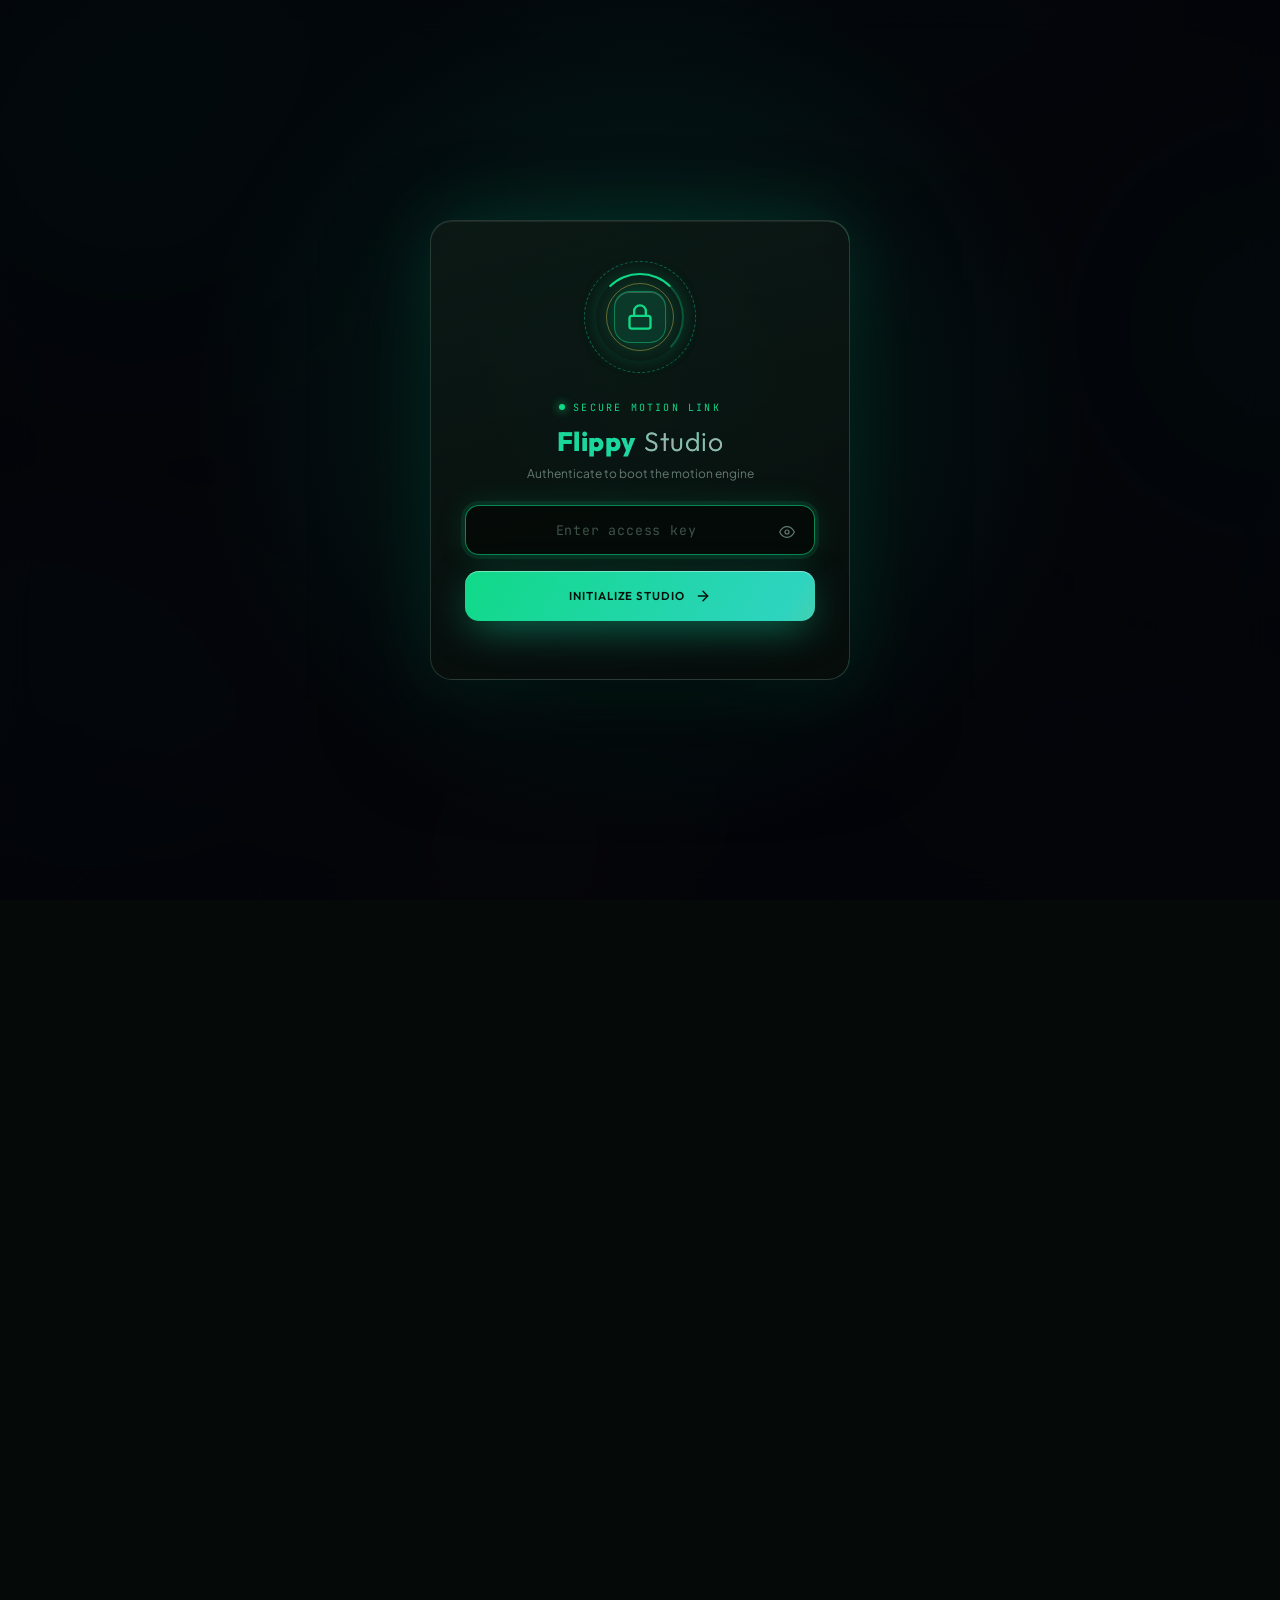
==== public/index.html @ 056ee9c8 "Add files via upload" ====
<!DOCTYPE html>
<html lang="en" data-theme="jade">
<head>
  <meta charset="UTF-8">
  <meta name="viewport" content="width=device-width, initial-scale=1.0">
  <title>Flippy Studio v3 — Holographic Alight Motion XML &amp; 3D Wipe Engine</title>
  <meta name="description" content="Flippy Studio v3: a futuristic multi-layer wipe, flip, cube and box animator that exports Alight Motion XML with live spring-driven previews.">
  <meta name="theme-color" content="#050908" id="metaThemeColor">
  <link rel="preconnect" href="https://fonts.googleapis.com">
  <link rel="preconnect" href="https://fonts.gstatic.com" crossorigin>
  <link href="https://fonts.googleapis.com/css2?family=Outfit:wght@400;500;600;700;800&family=Plus+Jakarta+Sans:wght@400;500;600;700&family=JetBrains+Mono:wght@400;500;600;700&display=swap" rel="stylesheet">
  <link rel="stylesheet" href="styles.css?v=4.0">
</head>
<body class="locked">

  <!-- ============ Ambient Background ============ -->
  <div class="bg-layer" aria-hidden="true">
    <div class="bg-aurora">
      <span class="blob b1"></span>
      <span class="blob b2"></span>
      <span class="blob b3"></span>
    </div>
    <div class="bg-floor"><div class="floor-grid"></div></div>
    <canvas id="fxStars"></canvas>
    <div class="bg-noise"></div>
    <div class="bg-vignette"></div>
  </div>
  <div class="cursor-aura" id="cursorAura" aria-hidden="true"></div>

  <!-- ============ Access Terminal (Password Overlay) ============ -->
  <div id="password-overlay">
    <div class="access-card" id="accessCard">
      <div class="access-rings" aria-hidden="true">
        <span class="ring r1"></span>
        <span class="ring r2"></span>
        <span class="ring r3"></span>
        <div class="access-core">
          <svg width="28" height="28" viewBox="0 0 24 24" fill="none" stroke="currentColor" stroke-width="2" stroke-linecap="round" stroke-linejoin="round">
            <rect x="3" y="11" width="18" height="11" rx="2" ry="2"></rect>
            <path class="shackle" d="M7 11V7a5 5 0 0 1 10 0v4"></path>
          </svg>
        </div>
      </div>
      <div class="access-eyebrow"><span class="dot"></span>SECURE MOTION LINK</div>
      <h2 class="access-title">Flippy<span>Studio</span></h2>
      <p class="access-sub">Authenticate to boot the motion engine</p>
      <div class="access-field">
        <input type="password" id="website-password" placeholder="Enter access key" autocomplete="current-password" spellcheck="false">
        <button type="button" class="pw-vis-btn" id="togglePasswordVis" aria-label="Show or hide key" title="Show or hide key">
          <svg width="16" height="16" viewBox="0 0 24 24" fill="none" stroke="currentColor" stroke-width="1.8" stroke-linecap="round" stroke-linejoin="round">
            <path d="M1 12s4-8 11-8 11 8 11 8-4 8-11 8-11-8-11-8z"></path>
            <circle cx="12" cy="12" r="3"></circle>
          </svg>
        </button>
        <span class="field-beam" aria-hidden="true"></span>
      </div>
      <button id="password-submit" type="button">
        <span class="btn-label">Initialize Studio</span>
        <svg width="16" height="16" viewBox="0 0 24 24" fill="none" stroke="currentColor" stroke-width="2.2" stroke-linecap="round" stroke-linejoin="round"><line x1="5" y1="12" x2="19" y2="12"/><polyline points="12 5 19 12 12 19"/></svg>
      </button>
      <p id="password-error">ACCESS DENIED · Invalid key</p>
    </div>
  </div>

  <script>
    (function () {
      try {
        var savedTheme = localStorage.getItem('flippy_v3_theme');
        if (savedTheme === 'jade' || savedTheme === 'crimson' || savedTheme === 'light') {
          document.documentElement.setAttribute('data-theme', savedTheme);
          var metaCol = document.getElementById('metaThemeColor');
          if (metaCol) {
            metaCol.setAttribute('content', savedTheme === 'light' ? '#edf3f0' : (savedTheme === 'crimson' ? '#090608' : '#050908'));
          }
        }
      } catch (e) {}
      var overlay = document.getElementById('password-overlay');
      var card = document.getElementById('accessCard');
      var input = document.getElementById('website-password');
      var submit = document.getElementById('password-submit');
      var error = document.getElementById('password-error');
      var visBtn = document.getElementById('togglePasswordVis');

      // =========================================================================
      // OPTION 1: MULTI-KEY USER WHITELIST (CRYPTOGRAPHIC SHA-256 REGISTRY)
      // Each authorized person receives their own unique access key.
      // Plaintext keys are never stored in client code; only SHA-256 hashes.
      // Revoking a person's key only requires removing their hash entry below.
      // =========================================================================
      var AUTHORIZED_KEYS = {
        // User Key 1: "FLIPPY-USER-KINGDOM"
        "33ad58fde95c763e2062908abab3ac5dcdaf2d838527997cf382dd9d4e59af5d": { user: "Kingdom", role: "member" },

        // User Key 2: "FLIPPY-USER-CJ"
        "46dfb1bc7eec26ebd4357924a6da9ce898d00c7eef9adfd995dae9a1c28e3214": { user: "CJ", role: "member" },

        // User Key 3: "FLIPPY-USER-VIP"
        "9b1af68f54ea936b7099b4b8ce6c75a36b0370169e2ce14234bd526024d3fb7d": { user: "VIP", role: "member" },

        // User Key 4: "FLIPPY-USER-GOJO"
        "cf4447344d3819c58c999b4060f6c5d4f9d2c3bbfb67d8f80f4fc7d2ddc7697a": { user: "Gojo", role: "member" }
      };

      // Pure JS SHA-256 Engine (Universal: Works on WebCrypto, HTTPS, HTTP, and local file://)
      function computeSha256(ascii) {
        function rrot(val, amt) { return (val >>> amt) | (val << (32 - amt)); }
        var i, j, res = '', words = [];
        var hash = [0x6a09e667, 0xbb67ae85, 0x3c6ef372, 0xa54ff53a, 0x510e527f, 0x9b05688c, 0x1f83d9ab, 0x5be0cd19];
        var k = [
          0x428a2f98, 0x71374491, 0xb5c0fbcf, 0xe9b5dba5, 0x3956c25b, 0x59f111f1, 0x923f82a4, 0xab1c5ed5,
          0xd807aa98, 0x12835b01, 0x243185be, 0x550c7dc3, 0x72be5d74, 0x80deb1fe, 0x9bdc06a7, 0xc19bf174,
          0xe49b69c1, 0xefbe4786, 0x0fc19dc6, 0x240ca1cc, 0x2de92c6f, 0x4a7484aa, 0x5cb0a9dc, 0x76f988da,
          0x983e5152, 0xa831c66d, 0xb00327c8, 0xbf597fc7, 0xc6e00bf3, 0xd5a79147, 0x06ca6351, 0x14292967,
          0x27b70a85, 0x2e1b2138, 0x4d2c6dfc, 0x53380d13, 0x650a7354, 0x766a0abb, 0x81c2c92e, 0x92722c85,
          0xa2bfe8a1, 0xa81a664b, 0xc24b8b70, 0xc76c51a3, 0xd192e819, 0xd6990624, 0xf40e3585, 0x106aa070,
          0x19a4c116, 0x1e376c08, 0x2748774c, 0x34b0bcb5, 0x391c0cb3, 0x4ed8aa4a, 0x5b9cca4f, 0x682e6ff3,
          0x748f82ee, 0x78a5636f, 0x84c87814, 0x8cc70208, 0x90befffa, 0xa4506ceb, 0xbef9a3f7, 0xc67178f2
        ];
        var s = unescape(encodeURIComponent(ascii));
        var len = s.length;
        for (i = 0; i < len; i++) { words[i >> 2] |= (s.charCodeAt(i) & 255) << (8 * (3 - (i % 4))); }
        words[len >> 2] |= 0x80 << (8 * (3 - (len % 4)));
        words[(((len + 8) >> 6) << 4) + 15] = len * 8;
        var w = new Array(64);
        for (i = 0; i < words.length; i += 16) {
          var a = hash[0], b = hash[1], c = hash[2], d = hash[3];
          var e = hash[4], f = hash[5], g = hash[6], h = hash[7];
          for (j = 0; j < 64; j++) {
            if (j < 16) { w[j] = words[i + j] | 0; }
            else {
              var s0 = rrot(w[j - 15], 7) ^ rrot(w[j - 15], 18) ^ (w[j - 15] >>> 3);
              var s1 = rrot(w[j - 2], 17) ^ rrot(w[j - 2], 19) ^ (w[j - 2] >>> 10);
              w[j] = (w[j - 16] + s0 + w[j - 7] + s1) | 0;
            }
            var t1 = (h + (rrot(e, 6) ^ rrot(e, 11) ^ rrot(e, 25)) + ((e & f) ^ (~e & g)) + k[j] + w[j]) | 0;
            var t2 = ((rrot(a, 2) ^ rrot(a, 13) ^ rrot(a, 22)) + ((a & b) ^ (a & c) ^ (b & c))) | 0;
            h = g; g = f; f = e; e = (d + t1) | 0;
            d = c; c = b; b = a; a = (t1 + t2) | 0;
          }
          hash[0] = (hash[0] + a) | 0; hash[1] = (hash[1] + b) | 0; hash[2] = (hash[2] + c) | 0; hash[3] = (hash[3] + d) | 0;
          hash[4] = (hash[4] + e) | 0; hash[5] = (hash[5] + f) | 0; hash[6] = (hash[6] + g) | 0; hash[7] = (hash[7] + h) | 0;
        }
        for (i = 0; i < 8; i++) {
          for (j = 3; j >= 0; j--) {
            var byteVal = (hash[i] >> (8 * j)) & 255;
            res += (byteVal < 16 ? '0' : '') + byteVal.toString(16);
          }
        }
        return res;
      }

      // In-Console Key Generator Helper for the Operator
      window.generateFlippyKeyHash = function (plainTextKey, userName) {
        var key = (plainTextKey || '').trim();
        var h = computeSha256(key);
        var snippet = '"' + h + '": { user: "' + (userName || 'Member') + '", role: "member" },';
        console.log('%c[Flippy Key Generator]%c Entry for whitelist:\n' + snippet, 'color:#10d988;font-weight:bold;', 'color:#fff;');
        return h;
      };

      if (visBtn && input) {
        visBtn.addEventListener('click', function () {
          var isPw = input.type === 'password';
          input.type = isPw ? 'text' : 'password';
          visBtn.classList.toggle('active', isPw);
          input.focus();
        });
      }

      function unlock(authMeta) {
        if (card) card.classList.remove('denied');
        if (overlay) overlay.classList.add('granted');
        if (input) input.blur();

        var meta = authMeta || { user: 'Authorized' };
        try {
          sessionStorage.setItem('flippy_auth', '1');
          sessionStorage.setItem('flippy_user', meta.user || 'Member');
        } catch (e) {}

        setTimeout(function () {
          document.body.classList.remove('locked');
          document.body.classList.add('unlocked');
          if (window.__flippyCheckLayout) window.__flippyCheckLayout();
          window.dispatchEvent(new Event('resize'));
          window.scrollTo(0, 0);
        }, 380);

        setTimeout(function () {
          if (overlay) overlay.style.display = 'none';
          if (window.__flippyCheckLayout) window.__flippyCheckLayout();
          window.dispatchEvent(new Event('resize'));
          window.scrollTo(0, 0);
        }, 1100);
      }

      submit.addEventListener('click', async function () {
        var val = (input.value || '').trim();
        if (!val) {
          if (error) {
            error.textContent = 'ACCESS DENIED · Please enter a key';
            error.classList.add('show');
          }
          if (card) {
            card.classList.remove('denied');
            void card.offsetWidth;
            card.classList.add('denied');
          }
          return;
        }

        var devId = localStorage.getItem('flippy_dev_id');
        if (!devId) {
          devId = 'dev_' + Math.random().toString(36).slice(2, 10) + Date.now().toString(36);
          localStorage.setItem('flippy_dev_id', devId);
        }

        // 1. Verify against Edge / Server Endpoint with strict device-locking
        try {
          var res = await fetch('/__flippy_auth', {
            method: 'POST',
            headers: { 'Content-Type': 'application/json' },
            body: JSON.stringify({ key: val, deviceId: devId, mode: (window.navigator.standalone === true || (window.matchMedia && window.matchMedia('(display-mode: standalone)').matches)) ? 'app' : 'web' })
          });
          var data = await res.json();
          if (res.ok && data.success) {
            if (error) error.classList.remove('show');
            unlock({ user: data.user });
            return;
          } else if (res.status === 403) {
            if (error) {
              error.textContent = data.error || 'ACCESS DENIED · Key locked to another device';
              error.classList.add('show');
            }
            if (card) {
              card.classList.remove('denied');
              void card.offsetWidth;
              card.classList.add('denied');
            }
            return;
          }
        } catch (netErr) {
          // Fallback if running offline / file:// protocol
        }

        // 2. Client-side fallback check
        var keyHash = computeSha256(val);
        var match = AUTHORIZED_KEYS[keyHash];

        if (match) {
          if (error) error.classList.remove('show');
          unlock(match);
        } else {
          if (error) {
            error.textContent = 'ACCESS DENIED · Invalid key';
            error.classList.add('show');
          }
          card.classList.remove('denied');
          void card.offsetWidth; // restart shake animation
          card.classList.add('denied');
        }
      });

      input.addEventListener('keydown', function (e) {
        if (e.key === 'Enter' || e.keyCode === 13) {
          e.preventDefault();
          submit.click();
        }
      });

      input.addEventListener('input', function () {
        if (error) error.classList.remove('show');
        if (card) card.classList.remove('denied');
      });

      // Seamless unlock if already authorized in current tab session
      try {
        if (sessionStorage.getItem('flippy_auth') === '1') {
          if (overlay) overlay.style.display = 'none';
          document.body.classList.remove('locked');
          document.body.classList.add('unlocked');
        }
      } catch (e) {}

      setTimeout(function () { if (input) input.focus(); }, 600);
    })();
  </script>

  <!-- ============ Floating Command Bar ============ -->
  <header id="app-header">
    <div class="header-content">
      <div class="logo-group">
        <div class="logo-mark" aria-hidden="true">
          <span class="slat"></span>
          <span class="slat"></span>
          <span class="slat"></span>
        </div>
        <div class="header-meta">
          <div class="header-eyebrow">
            <span>OBSIDIAN MOTION SUITE</span>
            <span class="badge-chip">v3.5</span>
          </div>
          <h1>FLIPPY<span class="h1-thin">STUDIO</span></h1>
          <p class="subtitle">Multi-Layer Wipe · 3D Box · Alight Motion XML · Direct MP4 YT Converter</p>
        </div>
      </div>

      <!-- Main Navigation Tabs -->
      <nav class="app-nav-tabs" id="appNavTabs" aria-label="Workspace modes">
        <button class="nav-tab active" data-tab="studio" id="navTabStudio" type="button">
          <svg width="15" height="15" viewBox="0 0 24 24" fill="none" stroke="currentColor" stroke-width="2">
            <path d="M12 2L2 7l10 5 10-5-10-5zM2 17l10 5 10-5M2 12l10 5 10-5"/>
          </svg>
          <span>Wipe Studio</span>
        </button>
        <button class="nav-tab" data-tab="converter" id="navTabConverter" type="button">
          <svg width="15" height="15" viewBox="0 0 24 24" fill="none" stroke="currentColor" stroke-width="2">
            <rect x="3" y="3" width="18" height="18" rx="2" ry="2"/>
            <circle cx="8.5" cy="8.5" r="1.5"/>
            <polyline points="21 15 16 10 5 21"/>
          </svg>
          <span>Media Converter</span>
        </button>
        <button class="nav-tab" data-tab="ytconverter" id="navTabYtConverter" type="button">
          <svg width="15" height="15" viewBox="0 0 24 24" fill="none" stroke="currentColor" stroke-width="2" stroke-linecap="round" stroke-linejoin="round">
            <path d="M22.54 6.42a2.78 2.78 0 0 0-1.94-2C18.88 4 12 4 12 4s-6.88 0-8.6.46a2.78 2.78 0 0 0-1.94 2A29 29 0 0 0 1 11.75a29 29 0 0 0 .46 5.33A2.78 2.78 0 0 0 3.4 19c1.72.46 8.6.46 8.6.46s6.88 0 8.6-.46a2.78 2.78 0 0 0 1.94-2 29 29 0 0 0 .46-5.25 29 29 0 0 0-.46-5.33z"/>
            <polygon points="9.75 15.02 15.5 11.75 9.75 8.48 9.75 15.02"/>
          </svg>
          <span>YT Converter</span>
          <span class="new-chip">MP4</span>
        </button>
        <button class="nav-tab" data-tab="hollowbox" id="navTabHollowBox" type="button">
          <svg width="15" height="15" viewBox="0 0 24 24" fill="none" stroke="currentColor" stroke-width="2">
            <path d="M21 16V8a2 2 0 0 0-1-1.73l-7-4a2 2 0 0 0-2 0l-7 4A2 2 0 0 0 3 8v8a2 2 0 0 0 1 1.73l7 4a2 2 0 0 0 2 0l7-4A2 2 0 0 0 21 16z"/>
            <polyline points="3.27 6.96 12 12.01 20.73 6.96"/>
            <line x1="12" y1="22.08" x2="12" y2="12"/>
          </svg>
          <span>Hollow Box Maker</span>
          <span class="new-chip">NEW</span>
        </button>
      </nav>

      <div class="hud-strip" aria-label="Live project telemetry">
        <div class="hud-chip"><span class="hud-k">Layers</span><span class="hud-v" id="hudLayers">5</span></div>
        <div class="hud-chip"><span class="hud-k">Slicing</span><span class="hud-v" id="hudSlice">WIPE</span></div>
        <div class="hud-chip"><span class="hud-k">Motion</span><span class="hud-v" id="hudMode">FLIP</span></div>
        <div class="hud-chip"><span class="hud-k">Canvas</span><span class="hud-v" id="hudRes">1080 × 1350</span></div>
        <div class="hud-chip"><span class="hud-k">FPS</span><span class="hud-v" id="hudFps">60</span></div>
      </div>

      <div class="header-right">
        <button class="theme-cycle-btn" id="themeToggleBtn" type="button" title="Cycle Theme: Obsidian Jade / Molten Crimson / Botanical Light" aria-label="Switch Website Theme">
          <svg width="14" height="14" viewBox="0 0 24 24" fill="none" stroke="currentColor" stroke-width="2" stroke-linecap="round" stroke-linejoin="round">
            <circle cx="12" cy="12" r="4"/><path d="M12 2v2"/><path d="M12 20v2"/><path d="m4.93 4.93 1.41 1.41"/><path d="m17.66 17.66 1.41 1.41"/><path d="M2 12h2"/><path d="M20 12h2"/><path d="m6.34 17.66-1.41 1.41"/><path d="m19.07 4.93-1.41 1.41"/>
          </svg>
          <span id="themeNameBadge">Jade</span>
        </button>
        <div class="timecode" id="hudTimecode" title="Playhead">0.00s</div>
        <div class="header-status">
          <span class="beacon"></span>
          ENGINE ONLINE
        </div>
      </div>
    </div>
  </header>

  <!-- ============ Main Workspace ============ -->
  <main id="app-main">

    <!-- ===== Left Pod: Inspector ===== -->
    <section class="panel controls-panel" id="controls-panel" style="--i:0">
      <div class="panel-header">
        <h2>
          <span class="ph-icon">
            <svg width="15" height="15" viewBox="0 0 24 24" fill="none" stroke="currentColor" stroke-width="2.2" stroke-linecap="round" stroke-linejoin="round">
              <line x1="4" y1="21" x2="4" y2="14"/><line x1="4" y1="10" x2="4" y2="3"/>
              <line x1="12" y1="21" x2="12" y2="12"/><line x1="12" y1="8" x2="12" y2="3"/>
              <line x1="20" y1="21" x2="20" y2="16"/><line x1="20" y1="12" x2="20" y2="3"/>
              <line x1="1" y1="14" x2="7" y2="14"/><line x1="9" y1="8" x2="15" y2="8"/><line x1="17" y1="16" x2="23" y2="16"/>
            </svg>
          </span>
          <span class="ph-text">Layer Inspector<small>Parameters · Timing · Motion</small></span>
        </h2>
        <button class="ph-action" id="collapseAllBtn" type="button" title="Collapse / expand all modules">
          <svg width="14" height="14" viewBox="0 0 24 24" fill="none" stroke="currentColor" stroke-width="2.2" stroke-linecap="round" stroke-linejoin="round"><polyline points="7 15 12 20 17 15"/><polyline points="7 9 12 4 17 9"/></svg>
        </button>
      </div>

      <div class="controls-body">

        <!-- ===== Module 01: Canvas & Layout ===== -->
        <div class="module open" data-module>
          <button class="module-head" type="button" aria-expanded="true">
            <span class="module-index">01</span>
            <span class="module-title">Canvas &amp; Layout<small>split · media · geometry · color</small></span>
            <span class="module-chevron" aria-hidden="true"></span>
          </button>
          <div class="module-body"><div class="module-inner">

            <!-- Slicing Method (Wipe vs Masking Mode vs BOX V2) -->
            <div class="control-group">
              <label>
                Slicing Method
                <span class="badge" id="slicingBadge">4:5 MASK</span>
              </label>
              <div class="toggle-group" id="wipeMethodToggle">
                <button class="toggle-btn active" data-value="wipe">
                  <svg width="15" height="15" viewBox="0 0 16 16" fill="none" stroke="currentColor" stroke-width="1.6">
                    <line x1="2" y1="8" x2="14" y2="8"/>
                    <polyline points="9 3 14 8 9 13"/>
                  </svg>
                  Wipe Effect
                </button>
                <button class="toggle-btn" data-value="mask">
                  <svg width="15" height="15" viewBox="0 0 16 16" fill="none" stroke="currentColor" stroke-width="1.6">
                    <rect x="2" y="2" width="5" height="12" rx="1"/>
                    <rect x="9" y="2" width="5" height="12" rx="1"/>
                  </svg>
                  Masking Mode
                </button>
                <button class="toggle-btn" data-value="boxv2">
                  <svg width="15" height="15" viewBox="0 0 16 16" fill="none" stroke="currentColor" stroke-width="1.6">
                    <path d="M8 1.5L14 5v6l-6 3.5L2 11V5l6-3.5z"/>
                    <polyline points="2 5 8 8.5 14 5"/>
                    <line x1="8" y1="14.5" x2="8" y2="8.5"/>
                  </svg>
                  BOX V2
                </button>
              </div>
              <div class="control-hint">Choose Wipe shader, Group &amp; Mask rectangles, or BOX V2 (Wipe2 + 3D Box + Stretch2 @ 2.40x scale)</div>
            </div>

            <!-- Masking Configuration Card -->
            <div id="maskingOptions" class="reveal-box cyan" style="display: none; margin-bottom: 14px;">
              <div class="control-group" style="margin-bottom: 10px;">
                <label>4:5 Ratio Geometry Presets</label>
                <div class="pill-row" style="display: flex; gap: 8px;">
                  <button type="button" class="preset-pill" id="preset45Fit" title="650 × 812.5 (Matches Project Name 294)">Fit 4:5 (650 × 812.5)</button>
                  <button type="button" class="preset-pill active" id="preset45Full" title="1080 × 1350 (Full Screen 4:5)">Full 4:5 (1080 × 1350)</button>
                </div>
              </div>
              <div class="control-group" style="margin-bottom: 0;">
                <label>Alight Motion Grouping</label>
                <div class="toggle-group" id="maskGroupToggle">
                  <button class="toggle-btn active" data-value="embed">EmbedScene Group</button>
                  <button class="toggle-btn" data-value="direct">Direct Slices</button>
                </div>
                <div class="control-hint">EmbedScene wraps all slice groups into a master scene matching Project 294</div>
              </div>
            </div>

            <!-- Wipe Effect Configuration Card -->
            <div id="wipeOptions" class="reveal-box purple" style="display: none; margin-bottom: 14px;">
              <div class="control-group" style="margin-bottom: 0;">
                <label>
                  Auto-Fix Slice Pivot
                  <span class="badge" id="wipeAutoFixBadge">ALL DIRECTIONS &amp; SECTIONS</span>
                </label>
                <div class="toggle-group" id="wipeAutoFixPivotToggle">
                  <button class="toggle-btn active" data-value="on">On</button>
                  <button class="toggle-btn" data-value="off">Off</button>
                </div>
                <div class="control-hint">Auto-centers flip pivot for each wipe slice across all directions (vertical, horizontal, diagonal) &amp; multi-section stacks</div>
              </div>
            </div>

            <!-- BOX V2 Slicing Method Configuration Card -->
            <div id="boxV2Options" class="reveal-box cyan" style="display: none; margin-bottom: 14px;">
              <div class="control-group" style="margin-bottom: 10px;">
                <label>
                  BOX V2 Slicing &amp; 3D Rotation
                  <span class="badge" id="boxV2FormulaBadge">2.40x → 1080×1350</span>
                </label>
                <div class="control-hint" style="margin-top: 2px; margin-bottom: 8px;">
                  Rectangle size is auto-locked to <strong>1080 × 1350 px</strong> (<code>size = 540, 675</code>, transform scale <code>1.00</code>). The <strong>2.40x</strong> multiplier scales <code>box</code> (<code>1.33 × 2.40 = 3.192</code>) + <code>stretch2</code> (<code>90°</code>, <code>1.25x</code>) so the 450 × 561.7 base fills <strong>1080 × 1350</strong> without enlarging the rectangle.
                </div>
                <div class="pill-row" style="display: flex; gap: 8px; margin-bottom: 10px;">
                  <button type="button" class="preset-pill active" id="boxv2Preset240" title="1080×1350 rectangle with 2.40x Box scale multiplier (1.33 × 2.40 = 3.192)">Full 1080×1350 (2.40x Box)</button>
                  <button type="button" class="preset-pill" id="boxv2Preset100" title="1080×1350 rectangle with raw Project 314 1.00x Box scale (1.33)">Base 450×561.7 (1.00x Box)</button>
                </div>
              </div>

              <div class="control-group" style="margin-bottom: 10px;">
                <label>Start Rotation (X, Y, Z Axis)</label>
                <div class="solid-size-row">
                  <div class="input-group"><input type="number" id="boxv2StartX" value="0" step="any" title="Start X Axis Rotation"><div class="input-suffix">X</div></div>
                  <div class="input-group"><input type="number" id="boxv2StartY" value="0" step="any" title="Start Y Axis Rotation"><div class="input-suffix">Y</div></div>
                  <div class="input-group"><input type="number" id="boxv2StartZ" value="0" step="any" title="Start Z Axis Rotation"><div class="input-suffix">Z</div></div>
                </div>
              </div>

              <div class="control-group" style="margin-bottom: 10px;">
                <label>End Rotation (X, Y, Z Axis)</label>
                <div class="solid-size-row">
                  <div class="input-group"><input type="number" id="boxv2EndX" value="0" step="any" title="End X Axis Rotation"><div class="input-suffix">X</div></div>
                  <div class="input-group"><input type="number" id="boxv2EndY" value="90" step="any" title="End Y Axis Rotation"><div class="input-suffix">Y</div></div>
                  <div class="input-group"><input type="number" id="boxv2EndZ" value="0" step="any" title="End Z Axis Rotation"><div class="input-suffix">Z</div></div>
                </div>
              </div>

              <div class="control-group" style="margin-bottom: 10px;">
                <label>Box Multiplier &amp; Base Box Scale</label>
                <div class="solid-size-row">
                  <div class="input-group"><input type="number" id="boxv2LayerScale" value="2.40" step="0.01" title="Box Scale Multiplier (2.40x keeps 1080x1350 rect while filling canvas)"><div class="input-suffix">Mult</div></div>
                  <div class="input-group"><input type="number" id="boxv2BoxScale" value="1.33" step="0.01" title="Base Box Effect Scale (Project 314 = 1.33)"><div class="input-suffix">Box</div></div>
                  <div class="input-group"><input type="number" id="boxv2BoxHeight" value="1.00" step="0.01" title="Box Effect Height (Project 314 = 1.00)"><div class="input-suffix">H</div></div>
                </div>
              </div>

              <div class="control-group" style="margin-bottom: 0;">
                <label>Stretch2 Axis (Angle &amp; Scale)</label>
                <div class="solid-size-row">
                  <div class="input-group"><input type="number" id="boxv2StretchAngle" value="90" step="1" title="Stretch2 Angle (Project 314 = 90°)"><div class="input-suffix">Deg</div></div>
                  <div class="input-group"><input type="number" id="boxv2StretchScale" value="1.25" step="0.01" title="Stretch2 Scale (Project 314 = 1.25)"><div class="input-suffix">Stretch</div></div>
                </div>
              </div>
            </div>

            <!-- Split Direction -->
            <div class="control-group">
              <label>Split Direction</label>
              <div class="toggle-group split-direction-grid" id="splitDirection">
                <button class="toggle-btn active" data-value="horizontal">
                  <svg width="15" height="15" viewBox="0 0 16 16" fill="none" stroke="currentColor" stroke-width="1.6">
                    <rect x="1" y="1" width="14" height="14" rx="2"/>
                    <line x1="1" y1="5.5" x2="15" y2="5.5"/>
                    <line x1="1" y1="10.5" x2="15" y2="10.5"/>
                  </svg>
                  Horizontal (90°)
                </button>
                <button class="toggle-btn" data-value="vertical">
                  <svg width="15" height="15" viewBox="0 0 16 16" fill="none" stroke="currentColor" stroke-width="1.6">
                    <rect x="1" y="1" width="14" height="14" rx="2"/>
                    <line x1="5.5" y1="1" x2="5.5" y2="15"/>
                    <line x1="10.5" y1="1" x2="10.5" y2="15"/>
                  </svg>
                  Vertical (0°)
                </button>
                <button class="toggle-btn" data-value="diagonal">
                  <svg width="15" height="15" viewBox="0 0 16 16" fill="none" stroke="currentColor" stroke-width="1.6">
                    <rect x="1" y="1" width="14" height="14" rx="2"/>
                    <line x1="1" y1="15" x2="15" y2="1"/>
                    <line x1="1" y1="8" x2="8" y2="1"/>
                    <line x1="8" y1="15" x2="15" y2="8"/>
                  </svg>
                  Diagonal ↗ (45°)
                </button>
                <button class="toggle-btn" data-value="diagonal-desc">
                  <svg width="15" height="15" viewBox="0 0 16 16" fill="none" stroke="currentColor" stroke-width="1.6">
                    <rect x="1" y="1" width="14" height="14" rx="2"/>
                    <line x1="1" y1="1" x2="15" y2="15"/>
                    <line x1="1" y1="8" x2="8" y2="15"/>
                    <line x1="8" y1="1" x2="15" y2="8"/>
                  </svg>
                  Diagonal ↘ (135°)
                </button>
              </div>
            </div>

            <!-- Video Layer Toggle -->
            <div class="control-group">
              <label>
                Video Layer
                <span class="badge amber">ALIGHT MEDIA</span>
              </label>
              <div class="toggle-group" id="videoLayerToggle">
                <button class="toggle-btn" data-value="on">On</button>
                <button class="toggle-btn active" data-value="off">Off</button>
              </div>
              <div class="control-hint">Toggle between solid color shapes and video clip layers</div>
            </div>

            <!-- Video Layer Controls -->
            <div id="videoLayerControls" class="reveal-box amber" style="display: none;">
              <div class="control-group">
                <label for="videoUri">Video Media URI</label>
                <input type="text" id="videoUri" value="am-internal:///4BA32805414BE561BE374FA7D5B88C4BF8261057.MP4" spellcheck="false">
              </div>
              <div class="control-group">
                <label for="videoDurationMs">Video Duration (ms)</label>
                <input type="number" id="videoDurationMs" value="10450" min="1" step="1">
              </div>
            </div>

            <!-- Project Size -->
            <div class="control-group">
              <label for="projectScale">Project Canvas Scale</label>
              <select id="projectScale">
                <option value="1">1x (1080 × 1350) — Standard</option>
                <option value="0.5">0.5x (540 × 675) — Compact</option>
                <option value="2">2x (2160 × 2700) — Ultra HD</option>
              </select>
            </div>

            <!-- Solid Size -->
            <div class="control-group">
              <label>Solid Geometry (W × H)</label>
              <div class="solid-size-row">
                <div class="input-group">
                  <input type="number" id="solidWidth" value="1080" min="10" step="any" title="Width">
                  <div class="input-suffix">W</div>
                </div>
                <button class="link-btn active" id="aspectLinkBtn" title="Link/Unlink Aspect Ratio (4:5)">
                  <svg width="15" height="15" viewBox="0 0 24 24" fill="none" stroke="currentColor" stroke-width="2" stroke-linecap="round" stroke-linejoin="round">
                    <path d="M10 13a5 5 0 0 0 7.54.54l3-3a5 5 0 0 0-7.07-7.07l-1.72 1.71"></path>
                    <path d="M14 11a5 5 0 0 0-7.54-.54l-3 3a5 5 0 0 0 7.07 7.07l1.71-1.71"></path>
                  </svg>
                </button>
                <div class="input-group">
                  <input type="number" id="solidHeight" value="1350" min="10" step="any" title="Height">
                  <div class="input-suffix">H</div>
                </div>
              </div>
              <div class="control-hint" id="aspectHint">Ratio locked at 4:5</div>
            </div>

            <!-- Solid Color -->
            <div class="control-group">
              <label for="solidColor">Solid Base Color</label>
              <div class="color-picker-row">
                <div class="color-orb"><input type="color" id="solidColor" value="#64E4DC"></div>
                <span class="color-value" id="colorValue">#64E4DC</span>
              </div>
            </div>
          </div></div>
        </div>

        <!-- ===== Module 02: Timeline ===== -->
        <div class="module open" data-module>
          <button class="module-head" type="button" aria-expanded="true">
            <span class="module-index">02</span>
            <span class="module-title">Timeline<small>duration · frame rate</small></span>
            <span class="module-chevron" aria-hidden="true"></span>
          </button>
          <div class="module-body"><div class="module-inner">
            <div class="control-group">
              <label>Timeline Duration &amp; Frame Rate</label>
              <div class="solid-size-row">
                <div class="input-group" style="flex:2">
                  <input type="text" id="projectDuration" value="00:05:00" class="time-input" placeholder="MM:SS:FF">
                </div>
                <div class="input-group" style="flex:1">
                  <input type="number" id="projectFps" value="60" step="1" title="FPS">
                  <div class="input-suffix">FPS</div>
                </div>
              </div>
              <div class="control-hint">Format: MM:SS:FF (SMPTE Broadcast Timecode)</div>
            </div>
          </div></div>
        </div>

        <!-- ===== Module 03: Motion ===== -->
        <div class="module open" data-module>
          <button class="module-head" type="button" aria-expanded="true">
            <span class="module-index">03</span>
            <span class="module-title">Motion Engine<small>algorithm · beats · pivot</small></span>
            <span class="module-chevron" aria-hidden="true"></span>
          </button>
          <div class="module-body"><div class="module-inner">

            <!-- Animation Type -->
            <div class="control-group">
              <label>
                Motion Algorithm
                <span class="experimental-badge">ALIGHT 3D</span>
              </label>
              <div class="toggle-group" id="animTypeToggle">
                <button class="toggle-btn" data-value="none">None</button>
                <button class="toggle-btn active" data-value="flip">Flip</button>
                <button class="toggle-btn" data-value="cube">Cube</button>
                <button class="toggle-btn" data-value="box">Box</button>
                <button class="toggle-btn" data-value="boxv2">Box V2</button>
                <button class="toggle-btn" data-value="hollowbox">Hollow Box</button>
              </div>
              <div class="experimental-note">Selected motion effect applies 3D transformation keyframes to the Alight Motion XML.</div>
            </div>

            <!-- Box Effect Controls -->
            <div id="boxEffectControls" class="reveal-box-plain" style="display: none;">
              <div class="section-block stage">
                <div class="section-header"><span class="stage-num">S1</span>Stage 1: Initial Flip</div>
                <div class="control-group">
                  <label>All Start</label>
                  <input type="text" id="boxOrientAllStart" value="00:00:00" class="time-input" placeholder="MM:SS:FF">
                </div>
                <div class="control-group">
                  <label>First Layer Ends</label>
                  <input type="text" id="boxOrientFirstEnd" value="00:02:00" class="time-input" placeholder="MM:SS:FF">
                </div>
                <div class="control-group">
                  <label>Last Layer Ends</label>
                  <input type="text" id="boxOrientLastEnd" value="00:04:00" class="time-input" placeholder="MM:SS:FF">
                </div>
                <div class="control-group">
                  <label>Start Rotation (X, Y, Z)</label>
                  <div class="solid-size-row">
                    <div class="input-group"><input type="number" id="boxOrientStartX" value="0" step="any"><div class="input-suffix">X</div></div>
                    <div class="input-group"><input type="number" id="boxOrientStartY" value="0" step="any"><div class="input-suffix">Y</div></div>
                    <div class="input-group"><input type="number" id="boxOrientStartZ" value="0" step="any"><div class="input-suffix">Z</div></div>
                  </div>
                </div>
                <div class="control-group">
                  <label>End Rotation (X, Y, Z)</label>
                  <div class="solid-size-row">
                    <div class="input-group"><input type="number" id="boxOrientEndX" value="0" step="any"><div class="input-suffix">X</div></div>
                    <div class="input-group"><input type="number" id="boxOrientEndY" value="180" step="any"><div class="input-suffix">Y</div></div>
                    <div class="input-group"><input type="number" id="boxOrientEndZ" value="0" step="any"><div class="input-suffix">Z</div></div>
                  </div>
                </div>
                <div class="control-group">
                  <label>Initial Flip Easing</label>
                  <button class="open-graph-btn" id="boxOrientEasingBtn">
                    <svg width="15" height="15" viewBox="0 0 24 24" fill="none" stroke="currentColor" stroke-width="2"><path d="M22 12h-4l-3 9L9 3l-3 9H2"/></svg>
                    Edit Bezier Curve
                  </button>
                </div>
              </div>

              <div class="section-block stage">
                <div class="section-header"><span class="stage-num">S2</span>Stage 2: Secondary Rotation</div>
                <div class="control-group">
                  <label>All Start</label>
                  <input type="text" id="boxRotateAllStart" value="00:01:00" class="time-input" placeholder="MM:SS:FF">
                </div>
                <div class="control-group">
                  <label>First Layer Ends</label>
                  <input type="text" id="boxRotateFirstEnd" value="00:03:00" class="time-input" placeholder="MM:SS:FF">
                </div>
                <div class="control-group">
                  <label>Last Layer Ends</label>
                  <input type="text" id="boxRotateLastEnd" value="00:05:00" class="time-input" placeholder="MM:SS:FF">
                </div>
                <div class="control-group">
                  <label>Start Rotation (X, Y, Z)</label>
                  <div class="solid-size-row">
                    <div class="input-group"><input type="number" id="boxRotateStartX" value="0" step="any"><div class="input-suffix">X</div></div>
                    <div class="input-group"><input type="number" id="boxRotateStartY" value="0" step="any"><div class="input-suffix">Y</div></div>
                    <div class="input-group"><input type="number" id="boxRotateStartZ" value="0" step="any"><div class="input-suffix">Z</div></div>
                  </div>
                </div>
                <div class="control-group">
                  <label>End Rotation (X, Y, Z)</label>
                  <div class="solid-size-row">
                    <div class="input-group"><input type="number" id="boxRotateEndX" value="0" step="any"><div class="input-suffix">X</div></div>
                    <div class="input-group"><input type="number" id="boxRotateEndY" value="180" step="any"><div class="input-suffix">Y</div></div>
                    <div class="input-group"><input type="number" id="boxRotateEndZ" value="0" step="any"><div class="input-suffix">Z</div></div>
                  </div>
                </div>
                <div class="control-group">
                  <label>Secondary Rotation Easing</label>
                  <button class="open-graph-btn" id="boxRotateEasingBtn">
                    <svg width="15" height="15" viewBox="0 0 24 24" fill="none" stroke="currentColor" stroke-width="2"><path d="M22 12h-4l-3 9L9 3l-3 9H2"/></svg>
                    Edit Bezier Curve
                  </button>
                </div>
              </div>

              <div class="section-block stage">
                <div class="section-header"><span class="stage-num">S3</span>Box Depth &amp; Scale</div>
                <div class="readonly-row">
                  <div class="readonly-field">
                    <span class="field-label">Depth</span>
                    <span class="field-value">0.01</span>
                  </div>
                  <div class="readonly-field">
                    <span class="field-label">Scale</span>
                    <span class="field-value">3.51</span>
                  </div>
                </div>
                <div class="control-hint">Fixed Alight Motion standard values</div>
              </div>
            </div>

            <!-- Hollow Box Effect Controls (Masking Mode Only) -->
            <div id="hollowBoxEffectControls" class="reveal-box-plain" style="display: none;">
              <!-- Formula Badge & Info -->
              <div class="section-block stage">
                <div class="section-header">
                  <span class="stage-num" style="background: linear-gradient(135deg, #10b981, #059669); color: #fff;">FX</span>
                  Stretch Axis Resolution Formula
                </div>
                <div class="formula-card">
                  <div class="formula-badge">
                    <span class="formula-tag">MASKING MODE ONLY</span>
                    <span class="formula-math" id="hbStretchFormulaDisplay">Stretch Scale = Proj W (1080) ÷ Slice W (360) = 3.000x @ 90°</span>
                  </div>
                  <div class="control-hint" style="margin-top: 6px; font-size: 11px; color: var(--text-muted, #94a3b8);">
                    Dynamically scales the Alight Motion stretch axis (<code>com.alightcreative.effects.stretch2</code>) based on project resolution and slice dimensions.
                  </div>
                  <div class="control-group" style="margin-top: 10px;">
                    <label>Stretch Formula Mode</label>
                    <div class="toggle-group" id="hbStretchModeToggle">
                      <button class="toggle-btn active" data-value="auto">Auto</button>
                      <button class="toggle-btn" data-value="horizontal">Horizontal (90°)</button>
                      <button class="toggle-btn" data-value="vertical">Vertical (0°)</button>
                      <button class="toggle-btn" data-value="manual">Manual</button>
                    </div>
                  </div>
                  <div id="hbManualStretchControls" style="display: none; margin-top: 8px;">
                    <div class="solid-size-row">
                      <div class="input-group">
                        <input type="number" id="hbManualAngle" value="90" step="any">
                        <div class="input-suffix">Angle (deg)</div>
                      </div>
                      <div class="input-group">
                        <input type="number" id="hbManualScale" value="3.0" step="0.01">
                        <div class="input-suffix">Scale</div>
                      </div>
                    </div>
                  </div>
                </div>
              </div>

              <!-- Timing -->
              <div class="section-block stage">
                <div class="section-header"><span class="stage-num">T</span>Hollow Box Timing &amp; Stagger</div>
                <div class="control-group">
                  <label>All Layers Start</label>
                  <input type="text" id="hbAllStart" value="00:00:00" class="time-input" placeholder="MM:SS:FF">
                </div>
                <div class="control-group">
                  <label>First Layer Ends</label>
                  <input type="text" id="hbFirstEnd" value="00:02:00" class="time-input" placeholder="MM:SS:FF">
                </div>
                <div class="control-group">
                  <label>Last Layer Ends</label>
                  <input type="text" id="hbLastEnd" value="00:04:00" class="time-input" placeholder="MM:SS:FF">
                </div>
              </div>

              <!-- Parameter 1: Position (vec3) -->
              <div class="section-block stage">
                <div class="section-header"><span class="stage-num">P1</span>Tween: Position (vec3)</div>
                <div class="control-group">
                  <label>Start Position (X, Y, Z)</label>
                  <div class="solid-size-row">
                    <div class="input-group"><input type="number" id="hbPosStartX" value="0" step="any"><div class="input-suffix">X</div></div>
                    <div class="input-group"><input type="number" id="hbPosStartY" value="0" step="any"><div class="input-suffix">Y</div></div>
                    <div class="input-group"><input type="number" id="hbPosStartZ" value="0" step="any"><div class="input-suffix">Z</div></div>
                  </div>
                </div>
                <div class="control-group">
                  <label>End Position (X, Y, Z)</label>
                  <div class="solid-size-row">
                    <div class="input-group"><input type="number" id="hbPosEndX" value="0" step="any"><div class="input-suffix">X</div></div>
                    <div class="input-group"><input type="number" id="hbPosEndY" value="100" step="any"><div class="input-suffix">Y</div></div>
                    <div class="input-group"><input type="number" id="hbPosEndZ" value="-25" step="any"><div class="input-suffix">Z</div></div>
                  </div>
                </div>
                <div class="control-group">
                  <label>Position Easing</label>
                  <button class="open-graph-btn" id="hbPosEasingBtn">
                    <svg width="15" height="15" viewBox="0 0 24 24" fill="none" stroke="currentColor" stroke-width="2"><path d="M22 12h-4l-3 9L9 3l-3 9H2"/></svg>
                    Edit Bezier Curve
                  </button>
                </div>
              </div>

              <!-- Parameter 2: Orientation (quat) -->
              <div class="section-block stage">
                <div class="section-header"><span class="stage-num">P2</span>Tween: Orientation (quat Euler)</div>
                <div class="control-group">
                  <label>Start Orientation (X, Y, Z)</label>
                  <div class="solid-size-row">
                    <div class="input-group"><input type="number" id="hbOrientStartX" value="0" step="any"><div class="input-suffix">X</div></div>
                    <div class="input-group"><input type="number" id="hbOrientStartY" value="0" step="any"><div class="input-suffix">Y</div></div>
                    <div class="input-group"><input type="number" id="hbOrientStartZ" value="0" step="any"><div class="input-suffix">Z</div></div>
                  </div>
                </div>
                <div class="control-group">
                  <label>End Orientation (X, Y, Z)</label>
                  <div class="solid-size-row">
                    <div class="input-group"><input type="number" id="hbOrientEndX" value="0" step="any"><div class="input-suffix">X</div></div>
                    <div class="input-group"><input type="number" id="hbOrientEndY" value="180" step="any"><div class="input-suffix">Y</div></div>
                    <div class="input-group"><input type="number" id="hbOrientEndZ" value="0" step="any"><div class="input-suffix">Z</div></div>
                  </div>
                </div>
                <div class="control-group">
                  <label>Orientation Easing</label>
                  <button class="open-graph-btn" id="hbOrientEasingBtn">
                    <svg width="15" height="15" viewBox="0 0 24 24" fill="none" stroke="currentColor" stroke-width="2"><path d="M22 12h-4l-3 9L9 3l-3 9H2"/></svg>
                    Edit Bezier Curve
                  </button>
                </div>
              </div>

              <!-- Parameter 3: Rotation (vec3) -->
              <div class="section-block stage">
                <div class="section-header"><span class="stage-num">P3</span>Tween: Rotation (vec3)</div>
                <div class="control-group">
                  <label>Start Rotation (X, Y, Z)</label>
                  <div class="solid-size-row">
                    <div class="input-group"><input type="number" id="hbRotateStartX" value="0" step="any"><div class="input-suffix">X</div></div>
                    <div class="input-group"><input type="number" id="hbRotateStartY" value="0" step="any"><div class="input-suffix">Y</div></div>
                    <div class="input-group"><input type="number" id="hbRotateStartZ" value="0" step="any"><div class="input-suffix">Z</div></div>
                  </div>
                </div>
                <div class="control-group">
                  <label>End Rotation (X, Y, Z)</label>
                  <div class="solid-size-row">
                    <div class="input-group"><input type="number" id="hbRotateEndX" value="0" step="any"><div class="input-suffix">X</div></div>
                    <div class="input-group"><input type="number" id="hbRotateEndY" value="180" step="any"><div class="input-suffix">Y</div></div>
                    <div class="input-group"><input type="number" id="hbRotateEndZ" value="0" step="any"><div class="input-suffix">Z</div></div>
                  </div>
                </div>
                <div class="control-group">
                  <label>Rotation Easing</label>
                  <button class="open-graph-btn" id="hbRotateEasingBtn">
                    <svg width="15" height="15" viewBox="0 0 24 24" fill="none" stroke="currentColor" stroke-width="2"><path d="M22 12h-4l-3 9L9 3l-3 9H2"/></svg>
                    Edit Bezier Curve
                  </button>
                </div>
              </div>

              <!-- Parameter 4 & 5: Width & Height (float) -->
              <div class="section-block stage">
                <div class="section-header"><span class="stage-num">P4</span>Tween: Width &amp; Height (Dimensions)</div>
                <div class="control-group">
                  <label>Width Tween (Start → End)</label>
                  <div class="solid-size-row">
                    <div class="input-group"><input type="number" id="hbWidthStart" value="1.0" step="0.01"><div class="input-suffix">Start W</div></div>
                    <div class="input-group"><input type="number" id="hbWidthEnd" value="1.0" step="0.01"><div class="input-suffix">End W</div></div>
                  </div>
                </div>
                <div class="control-group">
                  <label>Height Tween (Start → End)</label>
                  <div class="solid-size-row">
                    <div class="input-group"><input type="number" id="hbHeightStart" value="1.0" step="0.01"><div class="input-suffix">Start H</div></div>
                    <div class="input-group"><input type="number" id="hbHeightEnd" value="1.0" step="0.01"><div class="input-suffix">End H</div></div>
                  </div>
                </div>
                <div class="control-group">
                  <label>Dimensions Easing</label>
                  <button class="open-graph-btn" id="hbGeomEasingBtn">
                    <svg width="15" height="15" viewBox="0 0 24 24" fill="none" stroke="currentColor" stroke-width="2"><path d="M22 12h-4l-3 9L9 3l-3 9H2"/></svg>
                    Edit Bezier Curve
                  </button>
                </div>
              </div>

              <!-- Base Effect Properties -->
              <div class="section-block stage">
                <div class="section-header"><span class="stage-num">FX</span>Hollow Box Base Settings</div>
                <div class="solid-size-row">
                  <div class="input-group">
                    <input type="number" id="hbDepth" value="0.01" step="0.01">
                    <div class="input-suffix">Depth</div>
                  </div>
                  <div class="input-group">
                    <input type="number" id="hbScale" value="1.0" step="0.01">
                    <div class="input-suffix">Scale</div>
                  </div>
                </div>
                <div class="control-hint" style="margin-top: 6px;">Depth &amp; scale parameters for the 3D hollow box volume</div>
              </div>
            </div>

            <!-- Global Timing -->
            <div id="globalTimingControls" class="reveal-box-plain">
              <div class="beat-track">
                <div class="control-group beat">
                  <label><span class="beat-dot"></span>Beat 1 (All Start)</label>
                  <input type="text" id="beat1" value="00:00:00" class="time-input" placeholder="MM:SS:FF">
                </div>
                <div class="control-group beat">
                  <label><span class="beat-dot"></span>Beat 2 (First Ends)</label>
                  <input type="text" id="beat2" value="00:02:00" class="time-input" placeholder="MM:SS:FF">
                </div>
                <div class="control-group beat">
                  <label><span class="beat-dot"></span>Beat 3 (Last Ends)</label>
                  <input type="text" id="beat3" value="00:04:00" class="time-input" placeholder="MM:SS:FF">
                </div>
              </div>
            </div>

            <div class="control-group" id="autoFixPivotControlGroup">
              <label>
                Auto-Fix Slice Pivot
                <span class="badge" id="autoFixPivotBadge">ALL DIRECTIONS</span>
              </label>
              <div class="toggle-group" id="autoFixPivotToggle">
                <button class="toggle-btn active" data-value="on">On</button>
                <button class="toggle-btn" data-value="off">Off</button>
              </div>
              <div class="control-hint">Auto-centers flip pivot for each wipe slice across all directions &amp; section stacks instead of canvas center</div>
            </div>

            <div class="control-group">
              <label>Global Flip Pivot</label>
              <div class="solid-size-row">
                <div class="input-group" style="flex:1">
                  <input type="number" id="flipPivotX" value="0" step="1" title="Pivot X">
                  <div class="input-suffix">PX</div>
                </div>
                <div class="input-group" style="flex:1">
                  <input type="number" id="flipPivotY" value="0" step="1" title="Pivot Y">
                  <div class="input-suffix">PY</div>
                </div>
              </div>
            </div>
          </div></div>
        </div>

        <!-- ===== Module 04: Sections ===== -->
        <div class="module open" data-module>
          <button class="module-head" type="button" aria-expanded="true">
            <span class="module-index">04</span>
            <span class="module-title">Section Stack<small>slices · sub-sections · easing</small></span>
            <span class="module-chevron" aria-hidden="true"></span>
          </button>
          <div class="module-body"><div class="module-inner">
            <div class="control-group">
              <label for="sectionCount">
                Number of Sections
                <span class="badge">STACK SLICES</span>
              </label>
              <div class="stepper-input">
                <button class="stepper-btn" id="sectionMinus" aria-label="Decrease sections">−</button>
                <input type="number" id="sectionCount" min="1" max="10" value="1">
                <button class="stepper-btn" id="sectionPlus" aria-label="Increase sections">+</button>
              </div>
              <div class="control-hint">Divide layers into groups for independent timing &amp; 3D rotation</div>
            </div>

            <!-- Dynamically rendered section blocks -->
            <div id="sectionsContainer"></div>

            <div class="control-group">
              <button id="openGraphBtn" class="open-graph-btn primary">
                <svg width="15" height="15" viewBox="0 0 24 24" fill="none" stroke="currentColor" stroke-width="2">
                  <path d="M22 12h-4l-3 9L9 3l-3 9H2"/>
                </svg>
                Edit Global Easing Curve
              </button>
            </div>
          </div></div>
        </div>

        <!-- ===== Module 05: Wipe ===== -->
        <div class="module open" data-module>
          <button class="module-head" type="button" aria-expanded="true">
            <span class="module-index">05</span>
            <span class="module-title">Wipe Matrix<small>position · range · angle · softness</small></span>
            <span class="module-chevron" aria-hidden="true"></span>
          </button>
          <div class="module-body"><div class="module-inner">
            <div class="control-group">
              <label>Wipe Position <span class="badge">LOCKED</span></label>
              <div class="readonly-row">
                <div class="readonly-field">
                  <span class="field-label">X</span>
                  <span class="field-value" id="wipeXDisplay">540</span>
                </div>
                <div class="readonly-field">
                  <span class="field-label">Y</span>
                  <span class="field-value" id="wipeYDisplay">675</span>
                </div>
              </div>
            </div>

            <div class="control-group">
              <label>Wipe Range <span class="badge">0–100%</span></label>
              <div class="readonly-row">
                <div class="readonly-field">
                  <span class="field-label">Start</span>
                  <span class="field-value" id="wipeStartDisplay">0</span>
                </div>
                <div class="readonly-field">
                  <span class="field-label">End</span>
                  <span class="field-value" id="wipeEndDisplay">100</span>
                </div>
              </div>
            </div>

            <div class="control-group">
              <label for="wipeAngle">Wipe Angle</label>
              <div class="range-row">
                <input type="range" id="wipeAngle" min="0" max="360" value="0" step="1">
                <span class="range-value" id="wipeAngleValue">0°</span>
              </div>
              <div class="pill-row" id="wipeAnglePresets" style="display: flex; gap: 6px; flex-wrap: wrap; margin-top: 6px;">
                <button type="button" class="preset-pill active" data-angle="0">0° Vert</button>
                <button type="button" class="preset-pill" data-angle="45">45° Diag ↗</button>
                <button type="button" class="preset-pill" data-angle="51.34">51.3° 4:5</button>
                <button type="button" class="preset-pill" data-angle="90">90° Horiz</button>
                <button type="button" class="preset-pill" data-angle="135">135° Diag ↘</button>
              </div>
            </div>

            <div class="control-group">
              <label for="wipeSoftness">Wipe Softness</label>
              <div class="range-row">
                <input type="range" id="wipeSoftness" min="0" max="100" value="0" step="1">
                <span class="range-value" id="wipeSoftnessValue">0</span>
              </div>
            </div>
          </div></div>
        </div>

      </div>
    </section>

    <!-- ===== Center Pod: Monitor & Timeline ===== -->
    <section class="panel preview-panel" id="preview-panel" style="--i:1">
      <div class="panel-header">
        <h2>
          <span class="ph-icon">
            <svg width="15" height="15" viewBox="0 0 24 24" fill="none" stroke="currentColor" stroke-width="2.2" stroke-linecap="round" stroke-linejoin="round">
              <rect x="2" y="3" width="20" height="14" rx="2" ry="2"/><line x1="8" y1="21" x2="16" y2="21"/><line x1="12" y1="17" x2="12" y2="21"/>
            </svg>
          </span>
          <span class="ph-text">Composition Monitor<small>Real-time orthographic preview</small></span>
        </h2>
        <div class="preview-dimensions" id="previewDimensions">1080 × 1350</div>
      </div>

      <!-- Canvas Viewport -->
      <div class="canvas-container" id="canvasContainer">
        <div class="monitor-fx" aria-hidden="true">
          <span class="mfx-ring"></span>
          <span class="mfx-ring r2"></span>
          <span class="mfx-scan"></span>
          <span class="mfx-corner tl"></span>
          <span class="mfx-corner tr"></span>
          <span class="mfx-corner bl"></span>
          <span class="mfx-corner br"></span>
          <span class="mfx-tag tl">CAM_01 · ORTHO</span>
          <span class="mfx-tag tr"><i class="rec"></i>LIVE</span>
        </div>
        <canvas id="previewCanvas"></canvas>
        <div class="crosshair-label" id="crosshairLabel">Center: 540, 675</div>
      </div>

      <!-- Transport -->
      <div class="playback-controls">
        <button id="playBtn" title="Play / Pause Animation">
          <span class="play-orbit" aria-hidden="true"></span>
          <svg id="playIcon" width="20" height="20" viewBox="0 0 24 24" fill="currentColor" stroke="none">
            <polygon points="5 3 19 12 5 21 5 3"></polygon>
          </svg>
        </button>
        <div class="scrubber-wrap">
          <input type="range" id="playbackScrubber" min="0" max="1" step="0.001" value="0" aria-label="Timeline Scrubber">
          <div class="scrubber-ticks" aria-hidden="true"></div>
        </div>
        <span id="playbackTimeDisplay">0.00s</span>
      </div>

      <!-- Formulas -->
      <div class="formulas-card" id="formulasCard">
        <h3>
          <svg width="14" height="14" viewBox="0 0 24 24" fill="none" stroke="currentColor" stroke-width="2" stroke-linecap="round" stroke-linejoin="round">
            <line x1="4" y1="9" x2="20" y2="9"/><line x1="4" y1="15" x2="20" y2="15"/><line x1="10" y1="3" x2="8" y2="21"/><line x1="16" y1="3" x2="14" y2="21"/>
          </svg>
          Slice &amp; Wipe Telemetry
        </h3>
        <div class="formula-content" id="formulaContent"></div>
      </div>
    </section>

    <!-- ===== Right Pod: Layer Stack & XML ===== -->
    <section class="panel data-panel" id="data-panel" style="--i:2">
      <div class="panel-header">
        <h2>
          <span class="ph-icon">
            <svg width="15" height="15" viewBox="0 0 24 24" fill="none" stroke="currentColor" stroke-width="2.2" stroke-linecap="round" stroke-linejoin="round">
              <polygon points="12 2 2 7 12 12 22 7 12 2"/><polyline points="2 17 12 22 22 17"/><polyline points="2 12 12 17 22 12"/>
            </svg>
          </span>
          <span class="ph-text">Layer Stack<small>Transforms &amp; wipe ranges</small></span>
        </h2>
      </div>

      <div class="table-container" id="tableContainer">
        <table id="layerTable">
          <thead>
            <tr>
              <th>Cut</th>
              <th>Loc X</th>
              <th>Loc Y</th>
              <th id="thCol4">Size (W×H)</th>
              <th id="thCol5">Wipe X</th>
              <th id="thCol6">Wipe Y</th>
            </tr>
          </thead>
          <tbody id="layerTableBody"></tbody>
        </table>
      </div>

      <div class="xml-section">
        <div class="xml-header">
          <h3>
            <svg width="14" height="14" viewBox="0 0 24 24" fill="none" stroke="currentColor" stroke-width="2" stroke-linecap="round" stroke-linejoin="round">
              <polyline points="16 18 22 12 16 6"/><polyline points="8 6 2 12 8 18"/>
            </svg>
            Alight Motion XML
          </h3>
          <div class="xml-actions">
            <button class="icon-btn" id="copySettingsBtn" title="Copy Settings String">
              <svg width="15" height="15" viewBox="0 0 24 24" fill="none" stroke="currentColor" stroke-width="2" stroke-linecap="round" stroke-linejoin="round">
                <path d="M16 4h2a2 2 0 0 1 2 2v14a2 2 0 0 1-2 2H6a2 2 0 0 1-2-2V6a2 2 0 0 1 2-2h2"></path>
                <rect x="8" y="2" width="8" height="4" rx="1" ry="1"></rect>
              </svg>
            </button>
            <button class="icon-btn" id="importSettingsBtn" title="Import Settings String">
              <svg width="15" height="15" viewBox="0 0 24 24" fill="none" stroke="currentColor" stroke-width="2" stroke-linecap="round" stroke-linejoin="round">
                <path d="M14 2H6a2 2 0 0 0-2 2v16a2 2 0 0 0 2 2h12a2 2 0 0 0 2-2V8z"></path>
                <polyline points="14 2 14 8 20 8"></polyline>
                <line x1="12" y1="18" x2="12" y2="12"></line>
                <line x1="9" y1="15" x2="15" y2="15"></line>
              </svg>
            </button>
            <div class="xml-actions-divider"></div>
            <button class="icon-btn" id="toggleXmlBtn" title="Toggle XML Preview">
              <svg width="15" height="15" viewBox="0 0 24 24" fill="none" stroke="currentColor" stroke-width="2" stroke-linecap="round" stroke-linejoin="round">
                <path d="M1 12s4-8 11-8 11 8 11 8-4 8-11 8-11-8-11-8z"></path>
                <circle cx="12" cy="12" r="3"></circle>
              </svg>
            </button>
            <button class="icon-btn" id="copyXmlBtn" title="Copy XML to Clipboard">
              <svg width="15" height="15" viewBox="0 0 24 24" fill="none" stroke="currentColor" stroke-width="2" stroke-linecap="round" stroke-linejoin="round">
                <rect x="9" y="9" width="13" height="13" rx="2" ry="2"/>
                <path d="M5 15H4a2 2 0 0 1-2-2V4a2 2 0 0 1 2-2h9a2 2 0 0 1 2 2v1"/>
              </svg>
            </button>
            <button class="icon-btn" id="downloadXmlBtn" title="Download Alight Motion XML File">
              <svg width="15" height="15" viewBox="0 0 24 24" fill="none" stroke="currentColor" stroke-width="2" stroke-linecap="round" stroke-linejoin="round">
                <path d="M21 15v4a2 2 0 0 1-2 2H5a2 2 0 0 1-2-2v-4"/>
                <polyline points="7 10 12 15 17 10"/>
                <line x1="12" y1="15" x2="12" y2="3"/>
              </svg>
            </button>
          </div>
        </div>

        <!-- Mobile Hero Download Card (prominently displayed on iPhone/mobile) -->
        <div class="mobile-xml-hero" id="mobileXmlHero">
          <button class="mobile-hero-dl-btn" id="mobileHeroDlBtn" type="button" aria-label="Download Alight Motion XML">
            <div class="m-btn-icon">
              <svg width="22" height="22" viewBox="0 0 24 24" fill="none" stroke="currentColor" stroke-width="2.4" stroke-linecap="round" stroke-linejoin="round">
                <path d="M21 15v4a2 2 0 0 1-2 2H5a2 2 0 0 1-2-2v-4"/>
                <polyline points="7 10 12 15 17 10"/>
                <line x1="12" y1="15" x2="12" y2="3"/>
              </svg>
            </div>
            <div class="m-btn-text">
              <span class="m-btn-title">Download Alight Motion XML</span>
              <span class="m-btn-sub" id="mobileHeroSpecs">5 Layers · 1080 × 1350 · Tap to Export</span>
            </div>
          </button>
          <div class="mobile-quick-actions">
            <button class="m-action-pill" id="mobileCopyXmlBtn" type="button">
              <svg width="14" height="14" viewBox="0 0 24 24" fill="none" stroke="currentColor" stroke-width="2">
                <rect x="9" y="9" width="13" height="13" rx="2" ry="2"/>
                <path d="M5 15H4a2 2 0 0 1-2-2V4a2 2 0 0 1 2-2h9a2 2 0 0 1 2 2v1"/>
              </svg>
              <span>Copy XML</span>
            </button>
            <button class="m-action-pill" id="mobileToggleXmlBtn" type="button">
              <svg width="14" height="14" viewBox="0 0 24 24" fill="none" stroke="currentColor" stroke-width="2">
                <path d="M1 12s4-8 11-8 11 8 11 8-4 8-11 8-11-8-11-8z"/>
                <circle cx="12" cy="12" r="3"/>
              </svg>
              <span>Preview Code</span>
            </button>
          </div>
        </div>

        <div class="xml-code-container" id="xmlCodeContainer" style="display: none;">
          <pre id="xmlCode"></pre>
        </div>
        <div class="xml-standby" aria-hidden="true">
          <div class="standby-orb"><span></span><span></span><span></span></div>
          <div class="standby-text">
            <strong>XML stream compiled</strong>
            <span>Press the eye to inspect · arrow to export</span>
          </div>
        </div>
      </div>
    </section>

    <!-- ===== XML Media Layer Converter Panel ===== -->
    <section class="panel converter-panel" id="converter-panel" style="display: none; grid-column: 1 / -1;">
      <div class="panel-header">
        <h2>
          <span class="ph-icon">
            <svg width="15" height="15" viewBox="0 0 24 24" fill="none" stroke="currentColor" stroke-width="2.2" stroke-linecap="round" stroke-linejoin="round">
              <rect x="3" y="3" width="18" height="18" rx="2" ry="2"/>
              <circle cx="8.5" cy="8.5" r="1.5"/>
              <polyline points="21 15 16 10 5 21"/>
            </svg>
          </span>
          XML Media Layer Converter
          <span class="ph-sub">Turn imported color shapes into replaceable Alight Motion media layers</span>
        </h2>
        <div class="converter-header-actions">
          <button class="ph-btn primary" id="btnDownloadConvertedXml" type="button" title="Download Alight Motion XML">
            <svg width="14" height="14" viewBox="0 0 24 24" fill="none" stroke="currentColor" stroke-width="2">
              <path d="M21 15v4a2 2 0 0 1-2 2H5a2 2 0 0 1-2-2v-4"/>
              <polyline points="7 10 12 15 17 10"/>
              <line x1="12" y1="15" x2="12" y2="3"/>
            </svg>
            Download XML
          </button>
          <button class="ph-btn" id="btnCopyConvertedXml" type="button" title="Copy XML to Clipboard">
            <svg width="14" height="14" viewBox="0 0 24 24" fill="none" stroke="currentColor" stroke-width="2">
              <rect x="9" y="9" width="13" height="13" rx="2" ry="2"/>
              <path d="M5 15H4a2 2 0 0 1-2-2V4a2 2 0 0 1 2-2h9a2 2 0 0 1 2 2v1"/>
            </svg>
            Copy XML
          </button>
        </div>
      </div>

      <div class="converter-layout">
        <!-- Col 1: Import & Config -->
        <div class="converter-col import-col">
          <div class="converter-card">
            <div class="card-title">
              <span class="badge">STEP 1</span>
              Import Alight Motion XML
            </div>
            
            <!-- Dropzone -->
            <div class="xml-dropzone" id="xmlDropzone">
              <input type="file" id="xmlFileInput" accept=".xml,text/xml,application/xml" style="display: none;">
              <div class="dropzone-icon">
                <svg width="34" height="34" viewBox="0 0 24 24" fill="none" stroke="currentColor" stroke-width="1.8">
                  <path d="M14 2H6a2 2 0 0 0-2 2v16a2 2 0 0 0 2 2h12a2 2 0 0 0 2-2V8z"/>
                  <polyline points="14 2 14 8 20 8"/>
                  <line x1="12" y1="18" x2="12" y2="12"/>
                  <polyline points="9 15 12 12 15 15"/>
                </svg>
              </div>
              <div class="dropzone-text">
                <strong>Drop Alight Motion XML here</strong>
                <span>or click to browse from device</span>
              </div>
              <div class="dropzone-actions">
                <button class="btn-sub primary" id="btnBrowseXml" type="button">Browse XML File</button>
                <button class="btn-sub" id="btnPasteXmlModal" type="button">Paste XML Text</button>
              </div>
            </div>

            <!-- Quick Load Sample XML Buttons -->
            <div class="sample-pills">
              <span class="sample-label">Quick Presets:</span>
              <button class="sample-pill-btn" id="btnLoadSample349" type="button">Project 349 (Wipe)</button>
              <button class="sample-pill-btn" id="btnLoadSample294" type="button">Project 294 (Mask)</button>
              <button class="sample-pill-btn" id="btnLoadStudioXml" type="button">Studio XML</button>
            </div>

            <!-- File Metadata Banner -->
            <div class="file-meta-banner" id="fileMetaBanner" style="display: none;">
              <div class="fmeta-row">
                <span class="fmeta-name" id="metaFileName">Project Name 349.xml</span>
                <span class="badge-chip" id="metaFileShapesCount">10 Shapes</span>
              </div>
              <div class="fmeta-specs">
                <span id="metaDimensions">1080 × 1350</span> · 
                <span id="metaFps">60 FPS</span> · 
                <span id="metaDuration">13.05s</span>
              </div>
            </div>
          </div>

          <!-- Configuration Card -->
          <div class="converter-card">
            <div class="card-title">
              <span class="badge">STEP 2</span>
              Media Layer Setup
            </div>

            <div class="control-group">
              <label>Media Replacement Type</label>
              <div class="toggle-group" id="mediaTypeToggle">
                <button class="toggle-btn active" data-value="image/png" type="button">Image (PNG)</button>
                <button class="toggle-btn" data-value="video/mp4" type="button">Video (MP4)</button>
              </div>
            </div>

            <div class="control-group">
              <label>Alight Motion Internal URI</label>
              <div class="input-group">
                <input type="text" id="targetMediaUri" value="am-internal:///79E80CB55B8662B05AFDC24DB42B814BC455410A.PNG" placeholder="am-internal:///...">
              </div>
              <div class="control-hint">This internal URI prompts Alight Motion to ask you to "Replace Media" when opening the XML in the app</div>
            </div>

            <div class="control-group" id="maskSlicingControlGroup">
              <label>
                Mask Slicing Alignment
                <span class="badge" id="maskSlicingBadge" style="background: rgba(0, 240, 255, 0.15); color: var(--cyan); font-size: 10px;">AUTO-CONNECT</span>
              </label>
              <div class="toggle-group" id="maskSlicingToggle">
                <button class="toggle-btn active" data-value="connect" type="button">Connect Full Image (Slices)</button>
                <button class="toggle-btn" data-value="individual" type="button">Repeat Image Per Shape</button>
              </div>
              <div class="control-hint">Slices media across mask tiles so the full image connects together seamlessly (Group &amp; Mask architecture)</div>
            </div>

            <div class="control-group">
              <label>Batch Actions</label>
              <div class="batch-buttons-grid">
                <button class="btn-sub" id="btnSelectAllLayers" type="button">Convert All to Media</button>
                <button class="btn-sub" id="btnDeselectAllLayers" type="button">Reset All to Color</button>
                <button class="btn-sub" id="btnInvertSelection" type="button">Invert Selection</button>
              </div>
            </div>
          </div>
        </div>

        <!-- Col 2: Interactive Layer Matrix -->
        <div class="converter-col layers-col">
          <div class="converter-card full-height">
            <div class="card-title flex-between">
              <div>
                <span class="badge">STEP 3</span>
                Select Layers to Convert
              </div>
              <div class="layers-counter" id="layersCounterBadge">
                <span class="count-highlight" id="selectedCountText">0</span> of <span id="totalCountText">0</span> converted
              </div>
            </div>

            <!-- Filter bar -->
            <div class="layer-filter-bar">
              <div class="search-input-group">
                <svg width="14" height="14" viewBox="0 0 24 24" fill="none" stroke="currentColor" stroke-width="2">
                  <circle cx="11" cy="11" r="8"/><line x1="21" y1="21" x2="16.65" y2="16.65"/>
                </svg>
                <input type="text" id="layerSearchInput" placeholder="Search by name, ID or type...">
              </div>
            </div>

            <!-- Empty state -->
            <div class="layers-empty-state" id="layersEmptyState">
              <div class="empty-orb"><span></span><span></span></div>
              <h3>No XML Loaded Yet</h3>
              <p>Import an Alight Motion XML file on the left or click a quick preset to inspect its shapes.</p>
            </div>

            <!-- Interactive Layer List -->
            <div class="converter-layers-list" id="converterLayersList" style="display: none;"></div>
          </div>
        </div>

        <!-- Col 3: Real-Time XML Output -->
        <div class="converter-col output-col">
          <div class="converter-card full-height">
            <div class="card-title flex-between">
              <div>
                <span class="badge">OUTPUT</span>
                Transformed XML
              </div>
              <div class="xml-actions-inline">
                <button class="btn-sub icon-only" id="btnCopyInlineXml" type="button" title="Copy XML">
                  <svg width="14" height="14" viewBox="0 0 24 24" fill="none" stroke="currentColor" stroke-width="2">
                    <rect x="9" y="9" width="13" height="13" rx="2" ry="2"/>
                    <path d="M5 15H4a2 2 0 0 1-2-2V4a2 2 0 0 1 2-2h9a2 2 0 0 1 2 2v1"/>
                  </svg>
                </button>
              </div>
            </div>

            <div class="converter-xml-preview" id="converterXmlPreview">
              <pre><code id="convertedXmlCode">&lt;!-- Import an XML to preview transformed output --&gt;</code></pre>
            </div>
          </div>
        </div>
      </div>
    </section>

    <!-- Workspace: YT Converter (1080p / 4K 60FPS Stream Muxer & Legal Compliance Gate) -->
    <section class="panel ytconverter-panel" id="ytconverter-panel" style="display: none; grid-column: 1 / -1; --i:0;">
      <div class="panel-header">
        <h2>
          <span class="ph-icon">
            <svg width="14" height="14" viewBox="0 0 24 24" fill="none" stroke="currentColor" stroke-width="2" stroke-linecap="round" stroke-linejoin="round">
              <path d="M22.54 6.42a2.78 2.78 0 0 0-1.94-2C18.88 4 12 4 12 4s-6.88 0-8.6.46a2.78 2.78 0 0 0-1.94 2A29 29 0 0 0 1 11.75a29 29 0 0 0 .46 5.33A2.78 2.78 0 0 0 3.4 19c1.72.46 8.6.46 8.6.46s6.88 0 8.6-.46a2.78 2.78 0 0 0 1.94-2 29 29 0 0 0 .46-5.25 29 29 0 0 0-.46-5.33z"/>
              <polygon points="9.75 15.02 15.5 11.75 9.75 8.48 9.75 15.02"/>
            </svg>
          </span>
          <span class="ph-text">YT Converter<small>High-Bitrate 1080p / 4K 60fps Video Importer · Codec Selector · Copyright &amp; Channel Compliance Gate</small></span>
        </h2>
        <div class="xmlglsl-header-actions">
          <span class="ph-btn" id="ytcStreamSpecBadge" style="font-family: var(--font-mono); font-size: 11px; pointer-events: none;">2160P60 · H264 / AAC · .MP4</span>
        </div>
      </div>

      <div class="ytc-layout">
        <!-- Column 1: Link Import, Stream Preview & Quick Test Presets -->
        <div class="ytc-card">
          <div class="xmlglsl-card-title">
            <span>01 · YouTube Link Import &amp; Stream Verification</span>
            <span class="tag">Source</span>
          </div>

          <div class="ytc-url-bar">
            <input type="text" class="ytc-url-input" id="ytcUrlInput" placeholder="Paste YouTube URL (e.g. https://www.youtube.com/watch?v=...)">
            <button class="ph-btn ph-btn-primary" id="ytcAnalyzeBtn" type="button" style="white-space: nowrap; padding: 0 14px;">Analyze Link</button>
          </div>

          <!-- Quick Test Presets to Verify Allowed vs Blocked Movie/Anime Channels -->
          <div class="xg-prop-group">
            <div class="xg-prop-group-title">
              <span>Compliance Test Presets</span>
              <span style="font-size: 10px; color: var(--text-3);">Instant Gate Check</span>
            </div>
            <div class="xg-quick-pills">
              <button type="button" class="xg-quick-pill ytc-test-preset" data-url="https://www.youtube.com/watch?v=aqz-KE-bpKQ" data-title="Big Buck Bunny 60fps 4K - Blender Open Movie" data-author="Blender Foundation">✓ Open 4K60 Sample (Allowed)</button>
              <button type="button" class="xg-quick-pill ytc-test-preset" data-url="https://www.youtube.com/watch?v=jNQXAC9IVRw" data-title="Motion Design Showreel 2026 [4K 60FPS]" data-author="Indie VFX Creator">✓ Creator Edit (Allowed)</button>
              <button type="button" class="xg-quick-pill ytc-test-preset" data-url="https://www.youtube.com/watch?v=blocked_anime1" data-title="Jujutsu Kaisen Season 2 - Episode 18 [Eng Sub]" data-author="Crunchyroll">✕ Crunchyroll Anime Ep (Blocked)</button>
              <button type="button" class="xg-quick-pill ytc-test-preset" data-url="https://www.youtube.com/watch?v=blocked_anime2" data-title="One Piece Episode 1089 | Official English Sub" data-author="Toei Animation">✕ Toei Anime Episode (Blocked)</button>
              <button type="button" class="xg-quick-pill ytc-test-preset" data-url="https://www.youtube.com/watch?v=blocked_movie1" data-title="Spider-Man: Across the Spider-Verse (2023) | Full Movie 4K" data-author="Sony Pictures Entertainment">✕ Studio Full Movie (Blocked)</button>
            </div>
          </div>

          <!-- Stream Metadata Preview Card -->
          <div class="ytc-video-preview empty" id="ytcVideoPreviewCard">
            <div class="ytc-thumb-wrap">
              <img id="ytcThumbImg" src="data:image/svg+xml,%3Csvg xmlns='http://www.w3.org/2000/svg' width='140' height='79' viewBox='0 0 140 79'%3E%3Crect width='140' height='79' fill='%230d0d0f'/%3E%3Ctext x='50%25' y='50%25' dominant-baseline='middle' text-anchor='middle' fill='%23555' font-family='monospace' font-size='10'%3ENO STREAM%3C/text%3E%3C/svg%3E" alt="Stream thumbnail">
            </div>
            <div class="ytc-video-meta">
              <div class="ytc-video-title" id="ytcVideoTitle">No YouTube stream loaded</div>
              <div class="ytc-channel-name" id="ytcChannelName">Channel: —</div>
            </div>
          </div>

          <!-- Live Legal & Channel Compliance Gate Readout -->
          <div class="ytc-compliance-box">
            <span class="ytc-compliance-badge idle" id="ytcComplianceBadge">AWAITING LINK</span>
            <div class="ytc-compliance-reason" id="ytcComplianceReason">Paste a YouTube link above to verify channel &amp; copyright eligibility.</div>
            <div class="ytc-compliance-rule" id="ytcComplianceRule">POLICY: NO FULL MOVIES / NO LICENSED ANIME EPISODES</div>
          </div>
        </div>

        <!-- Column 2: Device Presets (iPhone Photos / Mobile / 4K60), Codec & Direct MP4 Output -->
        <div class="ytc-card">
          <div class="xmlglsl-card-title">
            <span>02 · Device Preset, Resolution &amp; Codec</span>
            <span class="tag" id="ytcActivePresetTag">Direct .MP4</span>
          </div>

          <!-- Mobile / iPhone Photos & NLE Device Presets -->
          <div class="xg-prop-group">
            <div class="xg-prop-group-title">
              <span>Target Device Preset</span>
              <span style="font-size: 10px; color: var(--cyan);" id="ytcDetectedDeviceLabel">Auto-Optimized</span>
            </div>
            <div class="ytc-preset-grid" id="ytcPresetGroup">
              <button type="button" class="ytc-preset-btn" data-preset="iphone_photos">
                <span class="ytc-preset-title">📱 iPhone Photos</span>
                <span class="ytc-preset-sub">1080p H.264+AAC · Camera Roll</span>
              </button>
              <button type="button" class="ytc-preset-btn" data-preset="android_gallery">
                <span class="ytc-preset-title">🤖 Android MP4</span>
                <span class="ytc-preset-sub">1080p60 MP4 · Gallery Direct</span>
              </button>
              <button type="button" class="ytc-preset-btn active" data-preset="desktop_4k">
                <span class="ytc-preset-title">🖥️ Desktop 4K60</span>
                <span class="ytc-preset-sub">2160p60 Ultra HD · .MP4</span>
              </button>
              <button type="button" class="ytc-preset-btn" data-preset="nle_edit">
                <span class="ytc-preset-title">🎬 Alight Motion</span>
                <span class="ytc-preset-sub">1080p60 AVC1 · Zero-Lag Edit</span>
              </button>
            </div>
            <div class="ytc-ios-hint ok" id="ytcIosCompatHint">
              ✓ Direct .MP4 video output enabled (H.264 + AAC · Apple Photos &amp; Mobile Ready)
            </div>
          </div>

          <div class="xg-prop-group">
            <div class="xg-prop-group-title">
              <span>Stream Quality &amp; Encoding</span>
            </div>

            <div class="xg-prop-row">
              <span class="xg-prop-label">Resolution / FPS</span>
              <select id="ytcResolutionSelect" class="ph-btn" style="flex: 1; max-width: 240px; font-size: 11px; padding: 6px;">
                <option value="2160p60" selected>2160p (4K Ultra HD) · 60 FPS</option>
                <option value="2160p30">2160p (4K Ultra HD) · 30 FPS</option>
                <option value="1440p60">1440p (2K QHD) · 60 FPS</option>
                <option value="1080p60">1080p (Full HD) · 60 FPS</option>
                <option value="1080p30">1080p (Full HD) · 30 FPS</option>
                <option value="720p60">720p (HD) · 60 FPS</option>
                <option value="480p">480p (Standard) · 30 FPS</option>
                <option value="audio">Audio Only (.M4A / .MP3)</option>
              </select>
            </div>

            <div class="xg-prop-row">
              <span class="xg-prop-label">Video Codec</span>
              <select id="ytcVideoCodecSelect" class="ph-btn" style="flex: 1; max-width: 240px; font-size: 11px; padding: 6px;">
                <option value="h264" selected>H.264 / AVC1 (iPhone Photos &amp; Alight Motion)</option>
                <option value="hevc">H.265 / HEVC (Apple hvc1 / 10-bit)</option>
                <option value="av1">AV1 (Desktop 4K60 High Efficiency)</option>
                <option value="vp9">VP9 (Desktop WebM HDR)</option>
                <option value="prores">Apple ProRes 422 (.MOV Edit Master)</option>
              </select>
            </div>

            <div class="xg-prop-row">
              <span class="xg-prop-label">Audio Codec</span>
              <select id="ytcAudioCodecSelect" class="ph-btn" style="flex: 1; max-width: 240px; font-size: 11px; padding: 6px;">
                <option value="aac" selected>AAC-LC (256 kbps · iOS Photos &amp; MP4 Native)</option>
                <option value="mp3">MP3 (320 kbps CBR)</option>
                <option value="opus">Opus (160 kbps · WebM/MKV)</option>
                <option value="flac">FLAC (24-bit Lossless)</option>
                <option value="wav">PCM WAV (Uncompressed 48kHz)</option>
              </select>
            </div>

            <div class="xg-prop-row">
              <span class="xg-prop-label">Container</span>
              <select id="ytcContainerSelect" class="ph-btn" style="flex: 1; max-width: 240px; font-size: 11px; padding: 6px;">
                <option value="mp4" selected>.MP4 (Universal Video · iPhone &amp; Desktop)</option>
                <option value="mov">.MOV (Apple QuickTime / iOS Photos)</option>
                <option value="mkv">.MKV (Desktop Matroska)</option>
                <option value="webm">.WEBM (Desktop VP9 / AV1)</option>
                <option value="m4a">.M4A (Apple Audio Only)</option>
                <option value="mp3">.MP3 (Audio Only)</option>
                <option value="wav">.WAV (Lossless Audio)</option>
              </select>
            </div>
          </div>

          <!-- Optional Sub-Clip Range -->
          <div class="xg-prop-group">
            <div class="xg-prop-row">
              <span class="xg-prop-label">Trim Clip Section (Keyframe-Exact)</span>
              <label class="xg-switch-mini">
                <input type="checkbox" id="ytcTrimToggle">
                <span class="xg-switch-slider"></span>
              </label>
            </div>
            <div class="xg-prop-row" id="ytcTrimRow" style="display: none; margin-top: 6px;">
              <span class="xg-prop-label">Start / End</span>
              <div class="xg-dual-ctrl">
                <input type="text" id="ytcTrimStart" value="00:00:00" style="width: 85px; font-family: var(--font-mono); font-size: 11px; padding: 4px; background: var(--bg-panel); border: 1px solid var(--line-mid); color: var(--text-1); border-radius: 4px; text-align: center;">
                <span style="color: var(--text-3);">→</span>
                <input type="text" id="ytcTrimEnd" value="00:00:30" style="width: 85px; font-family: var(--font-mono); font-size: 11px; padding: 4px; background: var(--bg-panel); border: 1px solid var(--line-mid); color: var(--text-1); border-radius: 4px; text-align: center;">
              </div>
            </div>
          </div>

          <!-- Rights Attestation & Real MP4 Download Action -->
          <div class="xg-prop-group">
            <label style="display: flex; align-items: flex-start; gap: 8px; font-size: 11px; color: var(--text-2); cursor: pointer; line-height: 1.4;">
              <input type="checkbox" id="ytcLegalAttestCheck" checked style="margin-top: 2px; accent-color: var(--accent);">
              <span>I confirm this source is not a copyrighted feature film, theatrical motion picture, or licensed anime broadcast episode, and I hold rights or fair-use authorization for editing.</span>
            </label>

            <button class="ph-btn ph-btn-primary ytc-main-dl-btn" id="ytcDownloadBtn" type="button" disabled>
              <svg width="15" height="15" viewBox="0 0 24 24" fill="none" stroke="currentColor" stroke-width="2.2"><path d="M21 15v4a2 2 0 0 1-2 2H5a2 2 0 0 1-2-2v-4"/><polyline points="7 10 12 15 17 10"/><line x1="12" y1="15" x2="12" y2="3"/></svg>
              <span id="ytcDownloadBtnLabel">Download .MP4 Video</span>
            </button>

            <div class="ytc-progress-wrap" id="ytcProgressWrap">
              <div class="ytc-progress-bar">
                <div class="ytc-progress-fill" id="ytcProgressBarFill"></div>
              </div>
              <div style="font-family: var(--font-mono); font-size: 10px; color: var(--text-2);" id="ytcProgressStatus">Initializing MP4 muxer...</div>
            </div>

            <!-- Ready MP4 Preview + One-Tap Save to iPhone Photos (Web Share API Level 2) -->
            <div class="ytc-ready-media-box" id="ytcReadyMediaBox" style="display: none;">
              <div class="ytc-ready-header">
                <span class="ytc-ready-badge">MP4 READY</span>
                <span class="ytc-ready-filename" id="ytcReadyFilename">video.mp4</span>
              </div>
              <video id="ytcPreviewPlayer" class="ytc-preview-player" controls playsinline preload="metadata"></video>
              <div class="ytc-ready-actions">
                <button type="button" class="ytc-save-photos-btn" id="ytcSaveToPhotosBtn">
                  <svg width="15" height="15" viewBox="0 0 24 24" fill="none" stroke="currentColor" stroke-width="2.2"><path d="M4 12v8a2 2 0 0 0 2 2h12a2 2 0 0 0 2-2v-8"/><polyline points="16 6 12 2 8 6"/><line x1="12" y1="2" x2="12" y2="15"/></svg>
                  <span id="ytcSaveToPhotosLabel">Save Video to iPhone Photos</span>
                </button>
                <a class="ph-btn ytc-direct-file-btn" id="ytcDirectMp4Link" href="#" download="video.mp4">
                  ⬇ Save .MP4 File
                </a>
              </div>
              <div class="ytc-photos-guide" id="ytcPhotosStepGuide">
                <strong>iPhone / iPad Tip:</strong> Tap <em>Save Video to iPhone Photos</em> → select <strong>Save Video</strong> in the iOS share sheet to save directly into your Camera Roll.
              </div>
            </div>

            <!-- Static Host Direct MP4 Streamer Fallback (Used automatically when no server/worker proxy is present) -->
            <div class="ytc-embed-fallback-wrap" id="ytcEmbedFallbackWrap" style="display: none;">
              <div class="ytc-embed-fallback-header">
                <span>Direct Browser .MP4 Converter (Popups Blocked)</span>
                <span class="ytc-tag" id="ytcEmbedFormatTag">MP4 1080p</span>
              </div>
              <iframe
                id="ytcEmbedFrame"
                class="ytc-embed-frame"
                title="Direct MP4 Video Downloader"
                sandbox="allow-scripts allow-same-origin allow-downloads allow-top-navigation-by-user-activation"
                referrerpolicy="origin"
                src="about:blank"
              ></iframe>
              <div class="ytc-photos-guide">
                <strong>Mobile / iPhone Users:</strong> Tap Download above to save the <code>.mp4</code>, then tap the file in Safari Downloads → <strong>Share</strong> → <strong>Save Video</strong> to add to Photos.
              </div>
            </div>
          </div>

          <!-- Collapsible Advanced CLI Reference (Never forces .bat download) -->
          <details class="ytc-cli-details">
            <summary>Advanced: Optional CLI Command Reference (yt-dlp)</summary>
            <div class="xg-prop-group" style="margin-top: 8px;">
              <div class="xg-prop-group-title">
                <span>Local FFmpeg / yt-dlp String</span>
                <button class="xg-btn-icon" id="ytcCopyCliBtn" type="button">Copy Command</button>
              </div>
              <div class="ytc-cli-box" id="ytcCliCode">yt-dlp -f "bestvideo[height<=2160][fps<=60][vcodec^=avc1]+bestaudio[acodec^=mp4a]" --merge-output-format mp4</div>
            </div>
          </details>
        </div>

        <!-- Column 3: Legal Guardrails, Restricted Movie/Anime Channels & Queue -->
        <div class="ytc-card">
          <div class="xmlglsl-card-title">
            <span>03 · Legal Guardrails &amp; Channel Blocklist</span>
            <span class="tag">DMCA Guard</span>
          </div>

          <div class="xg-prop-group">
            <div class="xg-prop-group-title">
              <span>Restricted Movie &amp; Anime Distributors</span>
            </div>
            <div style="font-size: 11px; color: var(--text-2); line-height: 1.4;">
              Downloads are automatically blocked when the source channel belongs to a licensed anime publisher or film studio, or when the title matches full-length movie / episodic broadcast patterns.
            </div>
            <div class="ytc-blocked-tags" id="ytcBlockedChannelsTags"></div>
            <div style="display: flex; gap: 6px; margin-top: 4px;">
              <input type="text" id="ytcCustomBlockedInput" placeholder="Add restricted channel name..." style="flex: 1; background: var(--bg-panel); border: 1px solid var(--line-mid); color: var(--text-1); font-size: 11px; padding: 5px 8px; border-radius: var(--r-xs);">
              <button class="ph-btn" id="ytcAddBlockedChannelBtn" type="button" style="font-size: 11px; padding: 4px 10px;">+ Block</button>
            </div>
          </div>

          <div class="xg-prop-group" style="flex: 1;">
            <div class="xg-prop-group-title">
              <span>Session Conversion Queue</span>
            </div>
            <div class="ytc-history-list" id="ytcHistoryList"></div>
          </div>
        </div>
      </div>
    </section>

    <!-- =========================================================================
         HOLLOW BOX MAKER — 3D Hollow Box Inside Hollow Box Animation Engine
         ========================================================================= -->
    <section class="hollowbox-panel" id="hollowboxPanel" style="display: none;">
      <div class="hollowbox-layout">

        <!-- ===== Col 1: Architecture & Beat Timings ===== -->
        <div class="hb-col config-col">

          <!-- Card 1: Setup & Target Preset -->
          <div class="hb-card">
            <div class="card-title flex-between">
              <div>
                <span class="badge">HB ENGINE</span>
                Hollow Box Setup
              </div>
              <button class="preset-pill active" id="btnHbReset304" type="button" title="Reload Project Name 304 parameters">304 Preset</button>
            </div>

            <!-- Architecture Structure Mode -->
            <div class="control-group">
              <label>Composition Hierarchy</label>
              <div class="toggle-group" id="hbStructureToggle">
                <button class="toggle-btn active" data-value="nested" type="button" title="Original HB (outer) + Settings (inner box inside hollow box)">Nested (Box in Box)</button>
                <button class="toggle-btn" data-value="settingsOnly" type="button" title="Inner Settings Hollow Box only">Settings Only</button>
                <button class="toggle-btn" data-value="originalOnly" type="button" title="Original HB Outer Shell only">Original Only</button>
              </div>
              <div class="control-hint">Matches Project Name 304: Outer "Original HB" container + Inner "Settings" HB at (0, 100, -25) scale 0.5.</div>
            </div>

            <!-- Motion Target Layer -->
            <div class="control-group">
              <label>Motion Target</label>
              <div class="toggle-group" id="hbTargetToggle">
                <button class="toggle-btn active" data-value="settings" type="button">Settings (Inner)</button>
                <button class="toggle-btn" data-value="original" type="button">Original (Outer)</button>
                <button class="toggle-btn" data-value="both" type="button">Both (Dual HB)</button>
              </div>
            </div>

            <!-- Step Count Selector -->
            <div class="control-group">
              <label>
                Motion Steps
                <span class="badge" id="hbStepBadge">4 STEPS (4 BEATS)</span>
              </label>
              <div class="toggle-group" id="hbStepCountToggle">
                <button class="toggle-btn" data-value="2" type="button">2 Steps (2 Beats)</button>
                <button class="toggle-btn active" data-value="4" type="button">4 Steps (4 Beats)</button>
              </div>
              <div class="control-hint">Select 2 or 4 animated steps. Keyframes align to musical beats using mid-graphs for seamless fluid motion.</div>
            </div>

            <!-- Project Specs -->
            <div class="field-grid" style="display: grid; grid-template-columns: 1fr 1fr; gap: 10px;">
              <div class="control-group">
                <label>Project Duration</label>
                <input type="text" id="hbProjectDuration" value="00:02:00" class="styled-input">
              </div>
              <div class="control-group">
                <label>Canvas Dimensions</label>
                <div class="fmeta-specs" style="padding: 10px 0; color: var(--cyan); font-weight: 600;">1080 × 1350 (4:5)</div>
              </div>
            </div>
          </div>

          <!-- Card 2: Beat Timing Manager -->
          <div class="hb-card">
            <div class="card-title flex-between">
              <div>
                <span class="badge">TIMING</span>
                Beat Timestamps
              </div>
              <span class="control-hint" style="margin: 0;">Mid-Graph Anchors</span>
            </div>
            
            <p class="control-hint" style="margin-top: -6px;">Specify exact time for each musical beat. Step keyframes anchor to these beats:</p>

            <div class="beats-list" id="hbBeatsList"></div>

            <div class="quick-tempo-row" style="display: flex; gap: 6px; margin-top: 10px; flex-wrap: wrap;">
              <button class="sample-pill-btn" type="button" data-hb-bpm="120">120 BPM</button>
              <button class="sample-pill-btn" type="button" data-hb-bpm="130">130 BPM</button>
              <button class="sample-pill-btn" type="button" data-hb-bpm="140">140 BPM</button>
              <button class="sample-pill-btn" type="button" data-hb-bpm="150">150 BPM</button>
              <button class="sample-pill-btn" type="button" data-hb-bpm="304">304 Default</button>
            </div>
          </div>

          <!-- Card 3: Media Fill / Video Settings -->
          <div class="hb-card">
            <div class="card-title">
              <span class="badge">MEDIA</span>
              Fill &amp; Mask Settings
            </div>
            <div class="control-group">
              <label>Media Video URI</label>
              <input type="text" id="hbMediaUri" value="am-internal:///BBB32FC1DE51537203F258871E0D8039FC5960A0.MP4" class="styled-input" style="font-family: var(--font-mono); font-size: 11px;">
              <div class="control-hint">Internal Alight Motion video asset URI matching Project Name 304.</div>
            </div>
            <div class="field-grid" style="display: grid; grid-template-columns: 1fr 1fr; gap: 10px;">
              <div class="control-group">
                <label>Stretch Angle</label>
                <input type="number" id="hbStretchAngle" value="90" class="styled-input">
              </div>
              <div class="control-group">
                <label>Stretch Scale</label>
                <input type="number" id="hbStretchScale" value="1.25" step="0.05" class="styled-input">
              </div>
            </div>
          </div>

        </div>

        <!-- ===== Col 2: Step-by-Step Motion & Variables ===== -->
        <div class="hb-col steps-col">
          <div class="hb-card full-height">
            <div class="card-title flex-between">
              <div>
                <span class="badge">MOTION STEPS</span>
                Hollow Box Step Motion
              </div>
              <div class="step-nav-pills" id="hbStepPills"></div>
            </div>

            <!-- Steps Container -->
            <div class="hb-steps-container" id="hbStepsContainer"></div>
          </div>
        </div>

        <!-- ===== Col 3: Live 3D Preview & XML Output ===== -->
        <div class="hb-col preview-col">

          <!-- 3D Holographic Visualizer Card -->
          <div class="hb-card">
            <div class="card-title flex-between">
              <div>
                <span class="badge">PREVIEW</span>
                3D Viewport
              </div>
              <div class="preview-hud-tag" id="hbPreviewHudTag">STEP 1 ACTIVE</div>
            </div>

            <div class="hb-canvas-wrap">
              <canvas id="hbPreviewCanvas" width="480" height="340"></canvas>
              <div class="hb-canvas-telemetry">
                <span id="hbTelemPos">POS: 0, 100, -25</span>
                <span id="hbTelemRot">ROT: 0°, 0°, 0°</span>
                <span id="hbTelemDims">W:1.0 H:1.0 D:1.0</span>
              </div>
            </div>

            <!-- Playback & Scrub Bar -->
            <div class="hb-scrub-controls">
              <button class="btn-sub icon-only" id="hbPlayBtn" type="button" title="Play / Pause Animation">
                <svg width="15" height="15" viewBox="0 0 24 24" fill="currentColor">
                  <polygon points="5 3 19 12 5 21 5 3"/>
                </svg>
              </button>
              <div class="hb-timeline-bar-wrap">
                <input type="range" id="hbTimelineScrubber" min="0" max="2000" value="0" step="1">
                <div class="hb-beat-markers" id="hbBeatMarkers"></div>
              </div>
              <span class="timecode" id="hbPlayheadTimecode" style="font-size: 11px;">0.00s</span>
            </div>
          </div>

          <!-- XML Output & Actions Card -->
          <div class="hb-card full-height" style="flex: 1;">
            <div class="card-title flex-between">
              <div>
                <span class="badge">EXPORT</span>
                Alight Motion XML
              </div>
              <div class="xml-actions-inline">
                <button class="btn-sub icon-only" id="hbCopyXmlBtn" type="button" title="Copy XML to Clipboard">
                  <svg width="14" height="14" viewBox="0 0 24 24" fill="none" stroke="currentColor" stroke-width="2">
                    <rect x="9" y="9" width="13" height="13" rx="2" ry="2"/>
                    <path d="M5 15H4a2 2 0 0 1-2-2V4a2 2 0 0 1 2-2h9a2 2 0 0 1 2 2v1"/>
                  </svg>
                </button>
                <button class="btn-sub icon-only" id="hbDownloadXmlBtn" type="button" title="Download XML File">
                  <svg width="14" height="14" viewBox="0 0 24 24" fill="none" stroke="currentColor" stroke-width="2">
                    <path d="M21 15v4a2 2 0 0 1-2 2H5a2 2 0 0 1-2-2v-4"/>
                    <polyline points="7 10 12 15 17 10"/>
                    <line x1="12" y1="15" x2="12" y2="3"/>
                  </svg>
                </button>
              </div>
            </div>

            <div class="converter-xml-preview" style="max-height: 380px;">
              <pre><code id="hbXmlCodeBlock">&lt;!-- Hollow Box Maker XML --&gt;</code></pre>
            </div>
          </div>

        </div>

      </div>
    </section>
  </main>

  <!-- Paste XML Modal -->
  <div class="modal-overlay" id="pasteXmlModal" style="display: none;">
    <div class="graph-modal-content" style="max-width: 680px; height: auto; max-height: 85vh;">
      <div class="graph-modal-header">
        <h3><span class="gm-dot"></span>Paste Alight Motion XML</h3>
        <button class="graph-modal-close" id="closePasteXmlBtn" type="button">&times;</button>
      </div>
      <div style="padding: 20px; display: flex; flex-direction: column; gap: 14px;">
        <p style="font-size: 12px; color: var(--text-2); margin: 0;">Paste full XML text from Alight Motion below. All shapes will be analyzed and ready for conversion.</p>
        <textarea id="pasteXmlTextarea" rows="12" style="width: 100%; box-sizing: border-box; background: rgba(0,0,0,0.4); border: 1px solid var(--line); border-radius: var(--r-sm); color: var(--text-1); font-family: var(--font-mono); font-size: 11px; padding: 12px; resize: vertical;" placeholder="<?xml version='1.0' encoding='UTF-8' ?>&#10;<scene ..."></textarea>
        <div style="display: flex; justify-content: flex-end; gap: 10px;">
          <button class="btn-sub" id="cancelPasteXmlBtn" type="button">Cancel</button>
          <button class="btn-sub primary" id="confirmPasteXmlBtn" type="button" style="padding: 8px 18px; font-weight: 600;">Parse &amp; Load XML</button>
        </div>
      </div>
    </div>
  </div>

  <!-- Toast -->
  <div class="toast" id="toast" role="status" aria-live="polite">
    <span class="toast-icon" aria-hidden="true"></span>
    <div class="toast-message" id="toastMessage">XML Copied to Clipboard</div>
  </div>

  <!-- Graph Modal (Bezier Editor) -->
  <div class="modal-overlay graph-modal" id="graphModal">
    <div class="graph-modal-content">
      <div class="graph-modal-header">
        <h3><span class="gm-dot"></span>Easing Curve Editor</h3>
        <a class="graph-modal-link" href="Graph.html" target="_blank" rel="noopener">Open in Full Tab ↗</a>
        <button class="graph-modal-close" id="closeGraphBtn" aria-label="Close graph editor">&times;</button>
      </div>
      <div class="graph-modal-body">
        <iframe id="graphIframe" src="Graph.html" title="Easing curve editor"></iframe>
        <iframe id="graphIframe2" src="Graph2.html" title="Secondary easing curve editor" style="display: none;"></iframe>
      </div>
    </div>
  </div>

  <!-- Mobile Shell (≤ 800px) -->
  <div class="mobile-shell" id="mobileShell">
    <div class="mobile-header">
      <div class="mobile-logo">
        <div class="logo-mark small" aria-hidden="true">
          <span class="slat"></span><span class="slat"></span><span class="slat"></span>
        </div>
        <span>FLIPPY<em>STUDIO</em></span>
      </div>
      <div class="mobile-header-right">
        <button class="mobile-header-dl-btn" id="mobileHeaderDlBtn" type="button" aria-label="Download Alight Motion XML">
          <svg width="14" height="14" viewBox="0 0 24 24" fill="none" stroke="currentColor" stroke-width="2.4" stroke-linecap="round" stroke-linejoin="round">
            <path d="M21 15v4a2 2 0 0 1-2 2H5a2 2 0 0 1-2-2v-4"/>
            <polyline points="7 10 12 15 17 10"/>
            <line x1="12" y1="15" x2="12" y2="3"/>
          </svg>
          <span class="dl-text" id="mobileHeaderDlText">Download XML</span>
        </button>
        <button class="mobile-theme-btn" id="mobileThemeToggleBtn" type="button" title="Switch Theme" aria-label="Switch Theme">
          <svg width="14" height="14" viewBox="0 0 24 24" fill="none" stroke="currentColor" stroke-width="2.1" stroke-linecap="round" stroke-linejoin="round">
            <circle cx="12" cy="12" r="4"/><path d="M12 2v2"/><path d="M12 20v2"/><path d="M2 12h2"/><path d="M20 12h2"/>
          </svg>
        </button>
      </div>
    </div>

    <div class="mobile-tab-content active" id="mobileTabConfig">
      <div class="mobile-tab-inner" id="mobileConfigSlot"></div>
    </div>

    <div class="mobile-tab-content" id="mobileTabPreview">
      <div class="mobile-tab-inner" id="mobilePreviewSlot"></div>
    </div>

    <div class="mobile-tab-content" id="mobileTabData">
      <div class="mobile-tab-inner" id="mobileDataSlot"></div>
    </div>

    <div class="mobile-tab-content" id="mobileTabConverter">
      <div class="mobile-tab-inner" id="mobileConverterSlot"></div>
    </div>

    <div class="mobile-tab-content" id="mobileTabYtConverter">
      <div class="mobile-tab-inner" id="mobileYtConverterSlot"></div>
    </div>

    <div class="mobile-tab-content" id="mobileTabHollowBox">
      <div class="mobile-tab-inner" id="mobileHollowBoxSlot"></div>
    </div>

    <nav class="mobile-tab-bar" id="mobileTabBar">
      <span class="tab-glider" aria-hidden="true"></span>
      <button class="mobile-tab active" data-tab="mobileTabConfig">
        <svg width="18" height="18" viewBox="0 0 24 24" fill="none" stroke="currentColor" stroke-width="2" stroke-linecap="round" stroke-linejoin="round">
          <line x1="4" y1="21" x2="4" y2="14"/><line x1="4" y1="10" x2="4" y2="3"/>
          <line x1="12" y1="21" x2="12" y2="12"/><line x1="12" y1="8" x2="12" y2="3"/>
          <line x1="20" y1="21" x2="20" y2="16"/><line x1="20" y1="12" x2="20" y2="3"/>
          <line x1="1" y1="14" x2="7" y2="14"/><line x1="9" y1="8" x2="15" y2="8"/><line x1="17" y1="16" x2="23" y2="16"/>
        </svg>
        <span>Inspector</span>
      </button>
      <button class="mobile-tab" data-tab="mobileTabPreview">
        <svg width="18" height="18" viewBox="0 0 24 24" fill="none" stroke="currentColor" stroke-width="2" stroke-linecap="round" stroke-linejoin="round">
          <rect x="2" y="3" width="20" height="14" rx="2" ry="2"/><line x1="8" y1="21" x2="16" y2="21"/><line x1="12" y1="17" x2="12" y2="21"/>
        </svg>
        <span>Viewport</span>
      </button>
      <button class="mobile-tab" data-tab="mobileTabData">
        <svg width="18" height="18" viewBox="0 0 24 24" fill="none" stroke="currentColor" stroke-width="2" stroke-linecap="round" stroke-linejoin="round">
          <polygon points="12 2 2 7 12 12 22 7 12 2"/><polyline points="2 17 12 22 22 17"/><polyline points="2 12 12 17 22 12"/>
        </svg>
        <span>Stack &amp; XML</span>
      </button>
      <button class="mobile-tab" data-tab="mobileTabConverter">
        <svg width="17" height="17" viewBox="0 0 24 24" fill="none" stroke="currentColor" stroke-width="2" stroke-linecap="round" stroke-linejoin="round">
          <rect x="3" y="3" width="18" height="18" rx="2" ry="2"/>
          <circle cx="8.5" cy="8.5" r="1.5"/>
          <polyline points="21 15 16 10 5 21"/>
        </svg>
        <span>Media</span>
      </button>
      <button class="mobile-tab" data-tab="mobileTabYtConverter">
        <svg width="17" height="17" viewBox="0 0 24 24" fill="none" stroke="currentColor" stroke-width="2" stroke-linecap="round" stroke-linejoin="round">
          <path d="M22.54 6.42a2.78 2.78 0 0 0-1.94-2C18.88 4 12 4 12 4s-6.88 0-8.6.46a2.78 2.78 0 0 0-1.94 2A29 29 0 0 0 1 11.75a29 29 0 0 0 .46 5.33A2.78 2.78 0 0 0 3.4 19c1.72.46 8.6.46 8.6.46s6.88 0 8.6-.46a2.78 2.78 0 0 0 1.94-2 29 29 0 0 0 .46-5.25 29 29 0 0 0-.46-5.33z"/>
          <polygon points="9.75 15.02 15.5 11.75 9.75 8.48 9.75 15.02"/>
        </svg>
        <span>YT MP4</span>
      </button>
      <button class="mobile-tab" data-tab="mobileTabHollowBox">
        <svg width="18" height="18" viewBox="0 0 24 24" fill="none" stroke="currentColor" stroke-width="2" stroke-linecap="round" stroke-linejoin="round">
          <path d="M21 16V8a2 2 0 0 0-1-1.73l-7-4a2 2 0 0 0-2 0l-7 4A2 2 0 0 0 3 8v8a2 2 0 0 0 1 1.73l7 4a2 2 0 0 0 2 0l7-4A2 2 0 0 0 21 16z"/>
          <polyline points="3.27 6.96 12 12.01 20.73 6.96"/>
          <line x1="12" y1="22.08" x2="12" y2="12"/>
        </svg>
        <span>Hollow Box</span>
      </button>
    </nav>
  </div>

  <script src="ytconverter.js?v=4.0"></script>
  <script src="app.js?v=4.0"></script>
  <script src="fx.js?v=4.0"></script>
</body>
</html>
---- public/styles.css ----
/* ======================================================================
   FLIPPY STUDIO — OBSIDIAN JADE & BRUSHED CHAMPAGNE DESIGN SYSTEM
   Carbon-Obsidian Surfaces · Hyper Jade Emerald · Champagne Gold · Multi-Theme
   ====================================================================== */

/* ---------- Animatable custom properties ---------- */
@property --angle {
  syntax: '<angle>';
  initial-value: 0deg;
  inherits: false;
}

*, *::before, *::after {
  margin: 0;
  padding: 0;
  box-sizing: border-box;
}

:root,
html[data-theme="jade"] {
  /* Carbon-Obsidian & Smoked Jade Surfaces */
  --void: #050908;
  --bg-1: #08100d;
  --bg-2: #0d1814;
  --bg-panel: #0b1411;
  --bg-well: #060b09;
  --glass: rgba(12, 23, 19, 0.72);
  --glass-hi: rgba(18, 34, 28, 0.82);
  --well: rgba(4, 9, 7, 0.78);
  --well-hi: rgba(9, 18, 14, 0.92);

  /* Theme-Reactive Pod & Header Gradients */
  --pod-grad: linear-gradient(165deg, rgba(14, 27, 22, 0.80), rgba(7, 13, 11, 0.88));
  --header-grad: linear-gradient(120deg, rgba(13, 25, 20, 0.84), rgba(7, 14, 11, 0.90));
  --card-surface: rgba(9, 17, 14, 0.74);
  --bar-surface: rgba(8, 15, 12, 0.90);
  --on-accent: #03130c;

  /* Crisp Emerald-Platinum Hairlines */
  --line: rgba(190, 242, 218, 0.09);
  --line-mid: rgba(190, 242, 218, 0.17);
  --line-strong: rgba(16, 217, 136, 0.36);

  /* Spectrum: Hyper Jade · Deep Viridian · Brushed Champagne Gold */
  --cyan: #10d988;
  --cyan-rgb: 16, 217, 136;
  --violet: #0ea57a;
  --violet-hi: #5eead4;
  --violet-rgb: 14, 165, 122;
  --magenta: #f0b44c;
  --magenta-rgb: 240, 180, 76;
  --lime: #34f59a;
  --amber: #f59e0b;
  --amber-rgb: 245, 158, 11;
  --red: #f43f5e;

  /* YT Converter & v4 Bridge Tokens */
  --accent: var(--cyan);
  --accent-rgb: var(--cyan-rgb);
  --accent-soft: rgba(var(--cyan-rgb), 0.14);
  --accent-contrast: var(--on-accent);
  --sage: #10d988;
  --sage-rgb: 16, 217, 136;
  --brass: #f0b44c;
  --danger: #f43f5e;

  --grad: linear-gradient(120deg, var(--cyan) 0%, #2dd4bf 52%, var(--magenta) 100%);
  --grad-soft: linear-gradient(135deg, rgba(var(--cyan-rgb), 0.16), rgba(var(--violet-rgb), 0.18) 55%, rgba(var(--magenta-rgb), 0.14));

  /* Cool Platinum-Mint Text */
  --text-1: #edf6f2;
  --text-2: #9cb3aa;
  --text-3: #637a71;
  --text-4: #3e524a;

  /* Legacy aliases */
  --border-subtle: var(--line);
  --text-secondary: var(--text-2);
  --text-primary: var(--text-1);
  --bg-elevated: var(--glass-hi);

  /* Typography */
  --font-display: 'Outfit', 'Plus Jakarta Sans', sans-serif;
  --font-sans: 'Plus Jakarta Sans', -apple-system, BlinkMacSystemFont, sans-serif;
  --font-mono: 'JetBrains Mono', ui-monospace, monospace;

  /* Radii */
  --r-xs: 6px;
  --r-sm: 10px;
  --r-md: 14px;
  --r-lg: 18px;
  --r-xl: 22px;

  /* Motion */
  --ease-out: cubic-bezier(0.16, 1, 0.3, 1);
  --spring: cubic-bezier(0.34, 1.56, 0.64, 1);
  --spring-soft: cubic-bezier(0.22, 1.3, 0.36, 1);
  --spring-bouncy: cubic-bezier(0.34, 1.8, 0.5, 1);
}

/* Theme 2: Carbon & Molten Crimson */
html[data-theme="crimson"] {
  --void: #090608;
  --bg-1: #11090d;
  --bg-2: #190e13;
  --bg-panel: #150b10;
  --bg-well: #0b0608;
  --glass: rgba(26, 13, 19, 0.74);
  --glass-hi: rgba(38, 19, 27, 0.84);
  --well: rgba(10, 5, 7, 0.80);
  --well-hi: rgba(19, 9, 14, 0.92);

  --pod-grad: linear-gradient(165deg, rgba(30, 15, 22, 0.82), rgba(12, 6, 9, 0.90));
  --header-grad: linear-gradient(120deg, rgba(28, 14, 20, 0.85), rgba(12, 6, 9, 0.91));
  --card-surface: rgba(19, 10, 14, 0.76);
  --bar-surface: rgba(16, 8, 12, 0.90);
  --on-accent: #1a0308;

  --line: rgba(255, 205, 215, 0.09);
  --line-mid: rgba(255, 205, 215, 0.17);
  --line-strong: rgba(244, 63, 94, 0.38);

  --cyan: #f43f5e;
  --cyan-rgb: 244, 63, 94;
  --violet: #e11d48;
  --violet-hi: #fda4af;
  --violet-rgb: 225, 29, 72;
  --magenta: #fb923c;
  --magenta-rgb: 251, 146, 60;
  --lime: #34d399;
  --amber: #fbbf24;
  --amber-rgb: 251, 191, 36;
  --red: #fb7185;

  --accent: var(--cyan);
  --accent-rgb: var(--cyan-rgb);
  --accent-soft: rgba(var(--cyan-rgb), 0.15);
  --accent-contrast: #ffffff;
  --sage: #10d988;
  --sage-rgb: 16, 217, 136;
  --brass: #fb923c;
  --danger: #fb7185;

  --grad: linear-gradient(120deg, #f43f5e 0%, #fb7185 50%, #fb923c 100%);
  --text-1: #fff1f3;
  --text-2: #c9a6af;
  --text-3: #87656f;
  --text-4: #593f47;
}

/* Theme 3: Frosted Botanical Alabaster (Light Studio) */
html[data-theme="light"] {
  color-scheme: light;
  --void: #edf3f0;
  --bg-1: #e4ede8;
  --bg-2: #d8e5de;
  --bg-panel: #f7faf8;
  --bg-well: #e2ece7;
  --glass: rgba(248, 252, 250, 0.85);
  --glass-hi: rgba(236, 245, 240, 0.92);
  --well: rgba(223, 234, 228, 0.88);
  --well-hi: rgba(212, 226, 219, 0.95);

  --pod-grad: linear-gradient(165deg, rgba(250, 253, 251, 0.92), rgba(235, 243, 239, 0.95));
  --header-grad: linear-gradient(120deg, rgba(250, 253, 251, 0.92), rgba(236, 244, 240, 0.95));
  --card-surface: rgba(244, 249, 246, 0.90);
  --bar-surface: rgba(245, 250, 247, 0.94);
  --on-accent: #ffffff;

  --line: rgba(15, 40, 30, 0.10);
  --line-mid: rgba(15, 40, 30, 0.17);
  --line-strong: rgba(8, 153, 96, 0.35);

  --cyan: #089960;
  --cyan-rgb: 8, 153, 96;
  --violet: #0d9488;
  --violet-hi: #0f766e;
  --violet-rgb: 13, 148, 136;
  --magenta: #b87a14;
  --magenta-rgb: 184, 122, 20;
  --lime: #059669;
  --amber: #d97706;
  --amber-rgb: 217, 119, 6;
  --red: #e11d48;

  --accent: var(--cyan);
  --accent-rgb: var(--cyan-rgb);
  --accent-soft: rgba(var(--cyan-rgb), 0.12);
  --accent-contrast: #ffffff;
  --sage: #089960;
  --sage-rgb: 8, 153, 96;
  --brass: #b87a14;
  --danger: #e11d48;

  --grad: linear-gradient(120deg, #089960 0%, #0d9488 55%, #d97706 100%);
  --text-1: #0d1f18;
  --text-2: #415950;
  --text-3: #6c857b;
  --text-4: #95aba2;
}

@supports (animation-timing-function: linear(0, 1)) {
  :root {
    --spring-bouncy: linear(0, 0.009, 0.035 2.1%, 0.141, 0.281 6.7%, 0.723 12.9%, 0.938 16.7%, 1.017, 1.077, 1.121, 1.149 24.3%, 1.159, 1.163, 1.161, 1.154 29.9%, 1.129 32.8%, 1.051 39.6%, 1.017 43.1%, 0.991, 0.977 51%, 0.974 53.8%, 0.975 57.1%, 0.997 69.8%, 1.003 76.9%, 1.004 83.8%, 1);
    --spring-soft: linear(0, 0.006, 0.025 2.8%, 0.101 6.1%, 0.539 18.9%, 0.721 25.3%, 0.849 31.5%, 0.937 38.1%, 0.968 41.8%, 0.991 45.7%, 1.006 50.1%, 1.015 55%, 1.017 63.9%, 1.001 85.9%, 1);
  }
}

html {
  font-size: 14px;
  color-scheme: dark;
  -webkit-font-smoothing: antialiased;
  -moz-osx-font-smoothing: grayscale;
  scroll-behavior: smooth;
}

body {
  font-family: var(--font-sans);
  background: var(--void);
  color: var(--text-1);
  min-height: 100vh;
  overflow-x: hidden;
  position: relative;
}

::selection {
  background: rgba(var(--violet-rgb), 0.45);
  color: #fff;
}

button { font-family: inherit; }

/* =====================================================================
   AMBIENT BACKGROUND
   ===================================================================== */
.bg-layer {
  position: fixed;
  inset: 0;
  z-index: 0;
  pointer-events: none;
  overflow: hidden;
  background:
    radial-gradient(ellipse 80% 60% at 50% -10%, rgba(var(--violet-rgb), 0.16), transparent 60%),
    radial-gradient(ellipse 60% 50% at 100% 100%, rgba(var(--magenta-rgb), 0.08), transparent 60%),
    radial-gradient(ellipse 50% 50% at 0% 80%, rgba(var(--cyan-rgb), 0.07), transparent 60%),
    var(--void);
}

.bg-aurora {
  position: absolute;
  inset: -20%;
  filter: blur(90px) saturate(140%);
  opacity: 0.55;
}

.blob {
  position: absolute;
  border-radius: 50%;
  mix-blend-mode: screen;
  will-change: transform;
}

.blob.b1 {
  width: 46vmax; height: 46vmax;
  left: 5%; top: 0%;
  background: radial-gradient(circle, rgba(var(--violet-rgb), 0.55), transparent 65%);
  animation: drift1 26s ease-in-out infinite alternate;
}

.blob.b2 {
  width: 40vmax; height: 40vmax;
  right: 0%; top: 20%;
  background: radial-gradient(circle, rgba(var(--cyan-rgb), 0.38), transparent 65%);
  animation: drift2 32s ease-in-out infinite alternate;
}

.blob.b3 {
  width: 36vmax; height: 36vmax;
  left: 30%; bottom: -5%;
  background: radial-gradient(circle, rgba(var(--magenta-rgb), 0.35), transparent 65%);
  animation: drift3 28s ease-in-out infinite alternate;
}

@keyframes drift1 { to { transform: translate(18vw, 12vh) scale(1.15) rotate(40deg); } }
@keyframes drift2 { to { transform: translate(-22vw, 18vh) scale(0.9) rotate(-30deg); } }
@keyframes drift3 { to { transform: translate(14vw, -20vh) scale(1.2) rotate(25deg); } }

/* Synthwave perspective floor */
.bg-floor {
  position: absolute;
  left: -50%;
  right: -50%;
  bottom: -10%;
  height: 60vh;
  perspective: 420px;
  perspective-origin: 50% 0%;
  mask-image: linear-gradient(to top, rgba(0,0,0,0.9), transparent 85%);
  -webkit-mask-image: linear-gradient(to top, rgba(0,0,0,0.9), transparent 85%);
  opacity: 0.55;
}

.floor-grid {
  position: absolute;
  inset: 0 0 -100% 0;
  transform: rotateX(62deg);
  transform-origin: 50% 0%;
  background-image:
    linear-gradient(rgba(var(--violet-rgb), 0.35) 1px, transparent 1px),
    linear-gradient(90deg, rgba(var(--cyan-rgb), 0.22) 1px, transparent 1px);
  background-size: 64px 64px;
  animation: floorRun 6s linear infinite;
}

@keyframes floorRun { to { background-position: 0 64px, 0 0; } }

#fxStars {
  position: absolute;
  inset: 0;
  width: 100%;
  height: 100%;
}

.bg-noise {
  position: absolute;
  inset: 0;
  opacity: 0.06;
  background-image: url("data:image/svg+xml,%3Csvg xmlns='http://www.w3.org/2000/svg' width='160' height='160'%3E%3Cfilter id='n'%3E%3CfeTurbulence type='fractalNoise' baseFrequency='0.9' numOctaves='2' stitchTiles='stitch'/%3E%3C/filter%3E%3Crect width='100%25' height='100%25' filter='url(%23n)'/%3E%3C/svg%3E");
}

.bg-vignette {
  position: absolute;
  inset: 0;
  background: radial-gradient(ellipse 120% 90% at 50% 40%, transparent 50%, rgba(0, 0, 0, 0.7));
}

/* Cursor aura — soft light that lags behind the pointer on a spring */
.cursor-aura {
  position: fixed;
  left: 0;
  top: 0;
  width: 420px;
  height: 420px;
  margin: -210px 0 0 -210px;
  border-radius: 50%;
  pointer-events: none;
  z-index: 1;
  background: radial-gradient(circle, rgba(var(--violet-rgb), 0.13), rgba(var(--cyan-rgb), 0.05) 40%, transparent 70%);
  mix-blend-mode: screen;
  opacity: 0;
  transition: opacity 0.6s ease;
  will-change: transform;
}

.cursor-aura.on { opacity: 1; }

/* =====================================================================
   ACCESS TERMINAL (PASSWORD OVERLAY)
   ===================================================================== */
#password-overlay {
  position: fixed;
  inset: 0;
  z-index: 99999;
  display: flex;
  align-items: center;
  justify-content: center;
  padding: 24px;
  background:
    radial-gradient(circle at 50% 45%, rgba(var(--violet-rgb), 0.18), transparent 55%),
    rgba(3, 4, 10, 0.86);
  backdrop-filter: blur(18px) saturate(130%);
  -webkit-backdrop-filter: blur(18px) saturate(130%);
  transition: opacity 0.7s var(--ease-out), backdrop-filter 0.7s ease;
}

#password-overlay.granted {
  opacity: 0;
  backdrop-filter: blur(0px);
  -webkit-backdrop-filter: blur(0px);
  pointer-events: none;
}

.access-card {
  position: relative;
  width: min(420px, 100%);
  padding: 40px 34px 30px;
  text-align: center;
  border-radius: var(--r-xl);
  background: var(--pod-grad);
  border: 1px solid var(--line-mid);
  box-shadow:
    0 40px 120px -20px rgba(0, 0, 0, 0.8),
    0 0 80px -10px rgba(var(--violet-rgb), 0.35),
    inset 0 1px 0 rgba(255, 255, 255, 0.08);
  animation: cardRise 1.1s var(--spring-bouncy) 0.1s both;
  overflow: hidden;
}

.access-card::before {
  content: '';
  position: absolute;
  inset: -1px;
  border-radius: inherit;
  padding: 1px;
  background: conic-gradient(from var(--angle), transparent 0deg, var(--cyan) 60deg, var(--violet) 120deg, transparent 180deg, transparent 360deg);
  -webkit-mask: linear-gradient(#000 0 0) content-box, linear-gradient(#000 0 0);
  -webkit-mask-composite: xor;
  mask-composite: exclude;
  animation: spinAngle 4s linear infinite;
  pointer-events: none;
}

@keyframes spinAngle { to { --angle: 360deg; } }

@keyframes cardRise {
  from { opacity: 0; transform: translateY(40px) scale(0.88) rotateX(18deg); filter: blur(8px); }
  to   { opacity: 1; transform: none; filter: none; }
}

.access-card.denied { animation: denyShake 0.6s var(--ease-out); }
.access-card.denied .ring { border-color: rgba(255, 92, 122, 0.6) !important; }
.access-card.denied .access-core { color: var(--red); box-shadow: 0 0 30px rgba(255, 92, 122, 0.6); }

@keyframes denyShake {
  0%, 100% { transform: translateX(0); }
  15% { transform: translateX(-14px) rotate(-1.5deg); }
  30% { transform: translateX(11px) rotate(1deg); }
  45% { transform: translateX(-8px); }
  60% { transform: translateX(5px); }
  75% { transform: translateX(-2px); }
}

#password-overlay.granted .access-card {
  animation: cardWarp 0.8s cubic-bezier(0.7, 0, 0.84, 0) forwards;
}

@keyframes cardWarp {
  0%   { transform: scale(1); filter: blur(0); opacity: 1; }
  30%  { transform: scale(0.94); }
  100% { transform: scale(1.35); filter: blur(16px); opacity: 0; }
}

#password-overlay.granted .ring { animation: ringBurst 0.8s var(--ease-out) forwards !important; }

@keyframes ringBurst { to { transform: translate(-50%, -50%) scale(3.2); opacity: 0; } }

.access-rings {
  position: relative;
  width: 112px;
  height: 112px;
  margin: 0 auto 22px;
}

.ring {
  position: absolute;
  left: 50%;
  top: 50%;
  border-radius: 50%;
  transform: translate(-50%, -50%);
  transition: border-color 0.3s;
}

.ring.r1 {
  width: 112px; height: 112px;
  border: 1.5px dashed rgba(var(--violet-rgb), 0.55);
  animation: ringSpin 14s linear infinite;
}

.ring.r2 {
  width: 88px; height: 88px;
  border: 2px solid transparent;
  border-top-color: var(--cyan);
  border-right-color: rgba(var(--cyan-rgb), 0.3);
  animation: ringSpin 2.4s var(--ease-out) infinite reverse;
  box-shadow: 0 0 20px rgba(var(--cyan-rgb), 0.15);
}

.ring.r3 {
  width: 68px; height: 68px;
  border: 1px solid rgba(var(--magenta-rgb), 0.45);
  animation: ringPulse 2.4s ease-in-out infinite;
}

@keyframes ringSpin { to { transform: translate(-50%, -50%) rotate(360deg); } }
@keyframes ringPulse {
  0%, 100% { transform: translate(-50%, -50%) scale(1); opacity: 0.7; }
  50% { transform: translate(-50%, -50%) scale(1.12); opacity: 0.25; }
}

.access-core {
  position: absolute;
  left: 50%;
  top: 50%;
  width: 52px;
  height: 52px;
  transform: translate(-50%, -50%);
  border-radius: 16px;
  display: grid;
  place-items: center;
  color: var(--cyan);
  background: linear-gradient(145deg, rgba(var(--cyan-rgb), 0.18), rgba(var(--violet-rgb), 0.22));
  border: 1px solid rgba(var(--cyan-rgb), 0.45);
  box-shadow: 0 0 30px rgba(var(--cyan-rgb), 0.35), inset 0 1px 0 rgba(255, 255, 255, 0.2);
  transition: color 0.3s, box-shadow 0.3s;
}

.access-core .shackle {
  transform-origin: 17px 11px;
  transition: transform 0.6s var(--spring-bouncy);
}

#password-overlay.granted .shackle { transform: translateY(-3px) rotate(-28deg); }

.access-eyebrow {
  display: inline-flex;
  align-items: center;
  gap: 8px;
  font-family: var(--font-mono);
  font-size: 10px;
  letter-spacing: 0.22em;
  color: var(--cyan);
  margin-bottom: 10px;
}

.access-eyebrow .dot {
  width: 6px; height: 6px;
  border-radius: 50%;
  background: var(--cyan);
  box-shadow: 0 0 10px var(--cyan);
  animation: blink 1.4s steps(2, start) infinite;
}

@keyframes blink { to { visibility: hidden; } }

.access-title {
  font-family: var(--font-display);
  font-size: 1.9rem;
  font-weight: 800;
  letter-spacing: 0.02em;
  background: var(--grad);
  background-size: 200% 100%;
  -webkit-background-clip: text;
  background-clip: text;
  color: transparent;
  animation: shimmer 6s ease-in-out infinite;
}

.access-title span {
  font-weight: 300;
  margin-left: 8px;
  -webkit-text-fill-color: var(--text-2);
}

@keyframes shimmer {
  0%, 100% { background-position: 0% 50%; }
  50% { background-position: 100% 50%; }
}

.access-sub {
  margin: 8px 0 26px;
  color: var(--text-3);
  font-size: 0.86rem;
}

.access-field {
  position: relative;
  margin-bottom: 14px;
}

#website-password {
  width: 100%;
  height: 50px;
  padding: 0 46px 0 18px;
  border-radius: var(--r-md);
  border: 1px solid var(--line-mid);
  background: var(--well);
  color: var(--text-1);
  font-family: var(--font-mono);
  font-size: 0.95rem;
  letter-spacing: 0.12em;
  outline: none;
  text-align: center;
  transition: border-color 0.3s, box-shadow 0.4s, transform 0.5s var(--spring-bouncy);
}

.pw-vis-btn {
  position: absolute;
  right: 12px;
  top: 50%;
  transform: translateY(-50%);
  width: 32px;
  height: 32px;
  display: flex;
  align-items: center;
  justify-content: center;
  background: transparent;
  border: none;
  color: var(--text-3);
  cursor: pointer;
  border-radius: var(--r-sm);
  transition: color 0.2s, background-color 0.2s, transform 0.2s;
  padding: 0;
  z-index: 2;
}

.pw-vis-btn:hover {
  color: var(--cyan);
  background: rgba(var(--cyan-rgb), 0.1);
}

.pw-vis-btn:active {
  transform: translateY(-50%) scale(0.92);
}

#website-password::placeholder { color: var(--text-4); letter-spacing: 0.06em; }

#website-password:focus {
  border-color: rgba(var(--cyan-rgb), 0.6);
  box-shadow: 0 0 0 4px rgba(var(--cyan-rgb), 0.1), 0 0 30px rgba(var(--cyan-rgb), 0.15);
  transform: translateY(-2px);
}

.access-card.denied #website-password { border-color: var(--red); }

.field-beam {
  position: absolute;
  left: 50%;
  bottom: 0;
  width: 0;
  height: 2px;
  border-radius: 2px;
  background: var(--grad);
  transform: translateX(-50%);
  transition: width 0.7s var(--spring-soft);
  box-shadow: 0 0 12px rgba(var(--cyan-rgb), 0.8);
}

#website-password:focus + .field-beam { width: 70%; }

#password-submit {
  position: relative;
  overflow: hidden;
  width: 100%;
  height: 50px;
  border: none;
  border-radius: var(--r-md);
  cursor: pointer;
  display: flex;
  align-items: center;
  justify-content: center;
  gap: 10px;
  font-family: var(--font-display);
  font-size: 0.82rem;
  font-weight: 600;
  letter-spacing: 0.08em;
  text-transform: uppercase;
  color: var(--on-accent);
  background: var(--grad);
  background-size: 180% 100%;
  box-shadow: 0 12px 40px -8px rgba(var(--violet-rgb), 0.7), inset 0 1px 0 rgba(255, 255, 255, 0.4);
  transition: transform 0.5s var(--spring-bouncy), box-shadow 0.4s, background-position 0.8s var(--ease-out);
}

#password-submit:hover {
  transform: translateY(-3px) scale(1.02);
  background-position: 100% 0;
  box-shadow: 0 18px 50px -8px rgba(var(--magenta-rgb), 0.7), inset 0 1px 0 rgba(255, 255, 255, 0.4);
}

#password-submit:hover svg { transform: translateX(4px); }
#password-submit svg { transition: transform 0.5s var(--spring-bouncy); }
#password-submit:active { transform: scale(0.96); transition-duration: 0.12s; }

#password-error {
  margin-top: 14px;
  font-family: var(--font-mono);
  font-size: 0.78rem;
  letter-spacing: 0.1em;
  color: var(--red);
  opacity: 0;
  transform: translateY(-6px);
  transition: opacity 0.3s, transform 0.5s var(--spring-bouncy);
}

#password-error.show { opacity: 1; transform: none; }

/* =====================================================================
   BOOT SEQUENCE (staggered entrance after unlock)
   ===================================================================== */
body.locked #app-header,
body.locked .panel,
body.locked .mobile-shell {
  opacity: 0;
  pointer-events: none;
}

body.unlocked #app-header {
  animation: headerDrop 1s var(--spring-bouncy) both;
}

body.unlocked .panel {
  animation: podIn 1.1s var(--spring-bouncy) both;
  animation-delay: calc(0.12s + var(--i, 0) * 0.12s);
}

body.unlocked .controls-body > .module {
  animation: moduleIn 0.9s var(--spring-bouncy) both;
}
body.unlocked .controls-body > .module:nth-child(1) { animation-delay: 0.38s; }
body.unlocked .controls-body > .module:nth-child(2) { animation-delay: 0.45s; }
body.unlocked .controls-body > .module:nth-child(3) { animation-delay: 0.52s; }
body.unlocked .controls-body > .module:nth-child(4) { animation-delay: 0.59s; }
body.unlocked .controls-body > .module:nth-child(5) { animation-delay: 0.66s; }

body.unlocked .mobile-shell {
  opacity: 1;
  pointer-events: auto;
  animation: mobileFadeIn 0.45s var(--ease-out) both;
}

body.unlocked .mobile-header {
  animation: headerDrop 0.8s var(--spring-bouncy) both;
}

body.unlocked .mobile-tab-bar {
  animation: mobileBarUp 0.8s var(--spring-bouncy) both;
}

@keyframes mobileFadeIn {
  from { opacity: 0; }
  to   { opacity: 1; }
}

@keyframes mobileBarUp {
  from { opacity: 0; transform: translateY(36px); }
  to   { opacity: 1; transform: none; }
}

@keyframes headerDrop {
  from { opacity: 0; transform: translateY(-40px) scale(0.96); filter: blur(6px); }
  to   { opacity: 1; transform: none; filter: none; }
}

@keyframes podIn {
  from { opacity: 0; transform: translateY(60px) scale(0.94) rotateX(10deg); filter: blur(10px); }
  to   { opacity: 1; transform: none; filter: none; }
}

@keyframes moduleIn {
  from { opacity: 0; transform: translateX(-24px) scale(0.97); }
  to   { opacity: 1; transform: none; }
}

/* =====================================================================
   FLOATING COMMAND BAR (HEADER)
   ===================================================================== */
header#app-header {
  position: sticky;
  top: 14px;
  z-index: 100;
  max-width: 1720px;
  margin: 14px auto 0;
  width: calc(100% - 48px);
  height: 70px;
  display: flex;
  align-items: center;
  padding: 0 18px 0 14px;
  border-radius: var(--r-lg);
  background: var(--header-grad);
  backdrop-filter: blur(22px) saturate(160%);
  -webkit-backdrop-filter: blur(22px) saturate(160%);
  border: 1px solid var(--line-mid);
  box-shadow: 0 20px 60px -20px rgba(0, 0, 0, 0.8), inset 0 1px 0 rgba(255, 255, 255, 0.07);
}

header#app-header::before {
  content: '';
  position: absolute;
  inset: -1px;
  border-radius: inherit;
  padding: 1px;
  background: conic-gradient(from var(--angle), transparent 0deg, rgba(var(--cyan-rgb), 0.9) 40deg, rgba(var(--violet-rgb), 0.9) 90deg, transparent 150deg, transparent 220deg, rgba(var(--magenta-rgb), 0.7) 280deg, transparent 330deg);
  -webkit-mask: linear-gradient(#000 0 0) content-box, linear-gradient(#000 0 0);
  -webkit-mask-composite: xor;
  mask-composite: exclude;
  animation: spinAngle 9s linear infinite;
  opacity: 0.6;
  pointer-events: none;
}

.header-content {
  width: 100%;
  display: flex;
  align-items: center;
  justify-content: space-between;
  gap: 20px;
}

.logo-group {
  display: flex;
  align-items: center;
  gap: 14px;
  min-width: 0;
}

/* Animated flip-slat logo */
.logo-mark {
  width: 44px;
  height: 44px;
  flex-shrink: 0;
  padding: 9px;
  display: flex;
  flex-direction: column;
  gap: 3px;
  border-radius: 14px;
  perspective: 140px;
  background: radial-gradient(circle at 30% 20%, rgba(var(--cyan-rgb), 0.25), transparent 60%), var(--well-hi);
  border: 1px solid rgba(var(--violet-rgb), 0.45);
  box-shadow: 0 0 24px rgba(var(--violet-rgb), 0.35), inset 0 1px 0 rgba(255, 255, 255, 0.12);
  transition: transform 0.6s var(--spring-bouncy);
}

.logo-mark:hover { transform: rotate(-8deg) scale(1.1); }

.logo-mark.small {
  width: 32px;
  height: 32px;
  padding: 6px;
  gap: 2px;
  border-radius: 10px;
}

.slat {
  flex: 1;
  border-radius: 3px;
  background: var(--grad);
  background-size: 300% 100%;
  box-shadow: 0 0 8px rgba(var(--cyan-rgb), 0.5);
  animation: slatFlip 4s var(--spring-soft) infinite;
  transform-style: preserve-3d;
}

.slat:nth-child(2) { animation-delay: 0.14s; background-position: 50% 0; }
.slat:nth-child(3) { animation-delay: 0.28s; background-position: 100% 0; }

@keyframes slatFlip {
  0%, 50%   { transform: rotateX(0deg); filter: hue-rotate(0deg); }
  72%, 100% { transform: rotateX(360deg); filter: hue-rotate(70deg); }
}

.header-meta {
  display: flex;
  flex-direction: column;
  min-width: 0;
}

.header-eyebrow {
  display: flex;
  align-items: center;
  gap: 8px;
  font-family: var(--font-mono);
  font-size: 9px;
  font-weight: 600;
  letter-spacing: 0.22em;
  color: var(--cyan);
}

.badge-chip {
  padding: 1px 7px;
  border-radius: 20px;
  font-size: 8.5px;
  letter-spacing: 0.1em;
  color: var(--on-accent);
  background: var(--grad);
  font-weight: 700;
}

header h1 {
  font-family: var(--font-display);
  font-size: 1.25rem;
  font-weight: 800;
  letter-spacing: 0.06em;
  line-height: 1.25;
  background: linear-gradient(100deg, #fff 0%, #fff 35%, var(--cyan) 50%, #fff 65%, #fff 100%);
  background-size: 250% 100%;
  -webkit-background-clip: text;
  background-clip: text;
  color: transparent;
  animation: titleSweep 7s ease-in-out infinite;
  white-space: nowrap;
}

.h1-thin {
  font-weight: 300;
  margin-left: 8px;
  -webkit-text-fill-color: var(--text-2);
}

@keyframes titleSweep {
  0%, 60% { background-position: 100% 0; }
  100% { background-position: -50% 0; }
}

.subtitle {
  font-size: 10px;
  color: var(--text-3);
  letter-spacing: 0.02em;
  white-space: nowrap;
  overflow: hidden;
  text-overflow: ellipsis;
}

/* HUD telemetry */
.hud-strip {
  display: flex;
  align-items: stretch;
  gap: 6px;
  padding: 5px;
  border-radius: 16px;
  background: var(--well);
  border: 1px solid var(--line);
}

.hud-chip {
  position: relative;
  display: flex;
  flex-direction: column;
  justify-content: center;
  min-width: 70px;
  padding: 5px 14px;
  border-radius: 11px;
  transition: background 0.4s, transform 0.5s var(--spring-bouncy);
}

.hud-chip:hover {
  background: rgba(var(--violet-rgb), 0.1);
  transform: translateY(-2px);
}

.hud-chip + .hud-chip::before {
  content: '';
  position: absolute;
  left: -3px;
  top: 25%;
  bottom: 25%;
  width: 1px;
  background: var(--line-mid);
}

.hud-k {
  font-family: var(--font-mono);
  font-size: 8.5px;
  letter-spacing: 0.18em;
  text-transform: uppercase;
  color: var(--text-3);
}

.hud-v {
  display: inline-block;
  font-family: var(--font-display);
  font-size: 12.5px;
  font-weight: 600;
  color: var(--text-1);
  letter-spacing: 0.02em;
  white-space: nowrap;
  transform-origin: left center;
}

.hud-v.tick { animation: hudTick 0.7s var(--spring-bouncy); }

@keyframes hudTick {
  0%   { transform: translateY(-8px) scale(1.25); color: var(--cyan); text-shadow: 0 0 14px var(--cyan); }
  100% { transform: none; color: var(--text-1); text-shadow: none; }
}

.header-right {
  display: flex;
  align-items: center;
  gap: 12px;
  flex-shrink: 0;
}

.timecode {
  min-width: 96px;
  padding: 9px 14px;
  border-radius: 12px;
  text-align: center;
  font-family: var(--font-mono);
  font-size: 15px;
  font-weight: 700;
  letter-spacing: 0.06em;
  color: var(--cyan);
  text-shadow: 0 0 14px rgba(var(--cyan-rgb), 0.6);
  background: var(--well);
  border: 1px solid rgba(var(--cyan-rgb), 0.22);
  font-variant-numeric: tabular-nums;
}

.header-status {
  display: flex;
  align-items: center;
  gap: 10px;
  padding: 9px 14px;
  border-radius: 30px;
  font-family: var(--font-mono);
  font-size: 9.5px;
  font-weight: 600;
  letter-spacing: 0.14em;
  color: var(--text-2);
  background: rgba(var(--violet-rgb), 0.08);
  border: 1px solid rgba(var(--violet-rgb), 0.25);
}

.beacon {
  position: relative;
  width: 8px;
  height: 8px;
  border-radius: 50%;
  background: var(--lime);
  box-shadow: 0 0 10px var(--lime);
}

.beacon::after {
  content: '';
  position: absolute;
  inset: -4px;
  border-radius: 50%;
  border: 1.5px solid var(--lime);
  animation: ping 2s var(--ease-out) infinite;
}

body.is-playing .beacon { background: var(--magenta); box-shadow: 0 0 12px var(--magenta); }
body.is-playing .beacon::after { border-color: var(--magenta); animation-duration: 0.9s; }

@keyframes ping {
  0% { transform: scale(0.6); opacity: 1; }
  100% { transform: scale(2.4); opacity: 0; }
}

/* =====================================================================
   MAIN LAYOUT
   ===================================================================== */
main#app-main {
  position: relative;
  z-index: 2;
  max-width: 1720px;
  margin: 0 auto;
  padding: 22px 24px 40px;
  display: grid;
  grid-template-columns: 350px minmax(0, 1fr) 390px;
  gap: 20px;
  align-items: start;
}

/* =====================================================================
   GLASS PODS (PANELS)
   ===================================================================== */
.panel {
  --mx: 50%;
  --my: 0%;
  position: relative;
  display: flex;
  flex-direction: column;
  border-radius: var(--r-xl);
  background: var(--pod-grad);
  backdrop-filter: blur(18px) saturate(150%);
  -webkit-backdrop-filter: blur(18px) saturate(150%);
  border: 1px solid var(--line);
  box-shadow:
    0 40px 90px -30px rgba(0, 0, 0, 0.85),
    inset 0 1px 0 rgba(255, 255, 255, 0.06);
  overflow: hidden;
  transform-origin: 50% 0%;
}

/* Cursor-tracking spotlight border */
.panel::before {
  content: '';
  position: absolute;
  inset: 0;
  border-radius: inherit;
  padding: 1px;
  background: radial-gradient(380px circle at var(--mx) var(--my), rgba(var(--cyan-rgb), 0.75), rgba(var(--violet-rgb), 0.45) 35%, transparent 65%);
  -webkit-mask: linear-gradient(#000 0 0) content-box, linear-gradient(#000 0 0);
  -webkit-mask-composite: xor;
  mask-composite: exclude;
  opacity: 0;
  transition: opacity 0.5s ease;
  pointer-events: none;
  z-index: 5;
}

.panel:hover::before { opacity: 1; }

/* HUD corner brackets */
.panel::after {
  --c: rgba(var(--cyan-rgb), 0.55);
  content: '';
  position: absolute;
  inset: 7px;
  pointer-events: none;
  z-index: 5;
  background:
    linear-gradient(var(--c), var(--c)) top left / 12px 1.5px no-repeat,
    linear-gradient(var(--c), var(--c)) top left / 1.5px 12px no-repeat,
    linear-gradient(var(--c), var(--c)) top right / 12px 1.5px no-repeat,
    linear-gradient(var(--c), var(--c)) top right / 1.5px 12px no-repeat,
    linear-gradient(var(--c), var(--c)) bottom left / 12px 1.5px no-repeat,
    linear-gradient(var(--c), var(--c)) bottom left / 1.5px 12px no-repeat,
    linear-gradient(var(--c), var(--c)) bottom right / 12px 1.5px no-repeat,
    linear-gradient(var(--c), var(--c)) bottom right / 1.5px 12px no-repeat;
  opacity: 0.55;
  transition: inset 0.6s var(--spring-bouncy), opacity 0.4s;
}

.panel:hover::after { inset: 4px; opacity: 1; }

.panel-header {
  position: relative;
  height: 64px;
  flex-shrink: 0;
  padding: 0 18px 0 22px;
  display: flex;
  align-items: center;
  justify-content: space-between;
  gap: 12px;
  border-bottom: 1px solid var(--line);
  background: linear-gradient(90deg, rgba(var(--violet-rgb), 0.1), transparent 70%);
}

/* Data stream line under each header */
.panel-header::after {
  content: '';
  position: absolute;
  left: 0;
  bottom: -1px;
  width: 30%;
  height: 1px;
  background: linear-gradient(90deg, transparent, var(--cyan), transparent);
  animation: streamLine 5s ease-in-out infinite;
}

@keyframes streamLine {
  0% { transform: translateX(-100%); opacity: 0; }
  20% { opacity: 1; }
  80% { opacity: 1; }
  100% { transform: translateX(340%); opacity: 0; }
}

.panel-header h2 {
  display: flex;
  align-items: center;
  gap: 12px;
  min-width: 0;
}

.ph-icon {
  width: 34px;
  height: 34px;
  flex-shrink: 0;
  display: grid;
  place-items: center;
  border-radius: 11px;
  color: var(--cyan);
  background: linear-gradient(145deg, rgba(var(--cyan-rgb), 0.14), rgba(var(--violet-rgb), 0.2));
  border: 1px solid rgba(var(--cyan-rgb), 0.3);
  box-shadow: 0 0 18px rgba(var(--cyan-rgb), 0.18);
  transition: transform 0.6s var(--spring-bouncy);
}

.panel:hover .ph-icon { transform: rotate(-10deg) scale(1.08); }

.ph-text {
  display: flex;
  flex-direction: column;
  gap: 2px;
  font-family: var(--font-display);
  font-size: 11px;
  font-weight: 600;
  letter-spacing: 0.14em;
  text-transform: uppercase;
  color: var(--text-1);
  white-space: nowrap;
}

.ph-text small {
  font-family: var(--font-sans);
  font-size: 10px;
  font-weight: 400;
  letter-spacing: 0.02em;
  text-transform: none;
  color: var(--text-3);
}

.ph-action {
  position: relative;
  overflow: hidden;
  width: 32px;
  height: 32px;
  display: grid;
  place-items: center;
  border-radius: 10px;
  border: 1px solid var(--line-mid);
  background: var(--well);
  color: var(--text-2);
  cursor: pointer;
  transition: transform 0.5s var(--spring-bouncy), color 0.3s, border-color 0.3s;
}

.ph-action:hover { color: var(--cyan); border-color: rgba(var(--cyan-rgb), 0.5); transform: translateY(-2px) rotate(180deg); }
.ph-action:active { transform: scale(0.88); }

/* =====================================================================
   LEFT POD — INSPECTOR
   ===================================================================== */
.controls-panel {
  position: sticky;
  top: 104px;
  max-height: calc(100vh - 126px);
}

.controls-body {
  flex: 1;
  min-height: 0;
  padding: 14px 14px 18px;
  overflow-y: auto;
  overflow-x: hidden;
  display: flex;
  flex-direction: column;
  gap: 10px;
  scrollbar-width: thin;
  scrollbar-color: rgba(var(--violet-rgb), 0.4) transparent;
}

.controls-body::-webkit-scrollbar { width: 6px; }
.controls-body::-webkit-scrollbar-track { background: transparent; }
.controls-body::-webkit-scrollbar-thumb {
  background: linear-gradient(var(--cyan), var(--violet));
  border-radius: 6px;
  opacity: 0.4;
}

/* ---------- Accordion modules ---------- */
.module {
  flex-shrink: 0;
  border-radius: var(--r-lg);
  border: 1px solid var(--line);
  background: linear-gradient(180deg, rgba(255, 255, 255, 0.028), rgba(255, 255, 255, 0.008));
  transition: border-color 0.4s, background 0.4s, box-shadow 0.5s;
}

.module:hover { border-color: var(--line-mid); }

.module.open {
  border-color: rgba(var(--violet-rgb), 0.22);
  background: linear-gradient(180deg, rgba(var(--violet-rgb), 0.06), rgba(255, 255, 255, 0.01));
  box-shadow: inset 0 1px 0 rgba(255, 255, 255, 0.04);
}

.module-head {
  position: relative;
  overflow: hidden;
  width: 100%;
  display: flex;
  align-items: center;
  gap: 12px;
  padding: 12px 14px;
  background: transparent;
  border: none;
  border-radius: var(--r-lg);
  color: inherit;
  cursor: pointer;
  text-align: left;
}

.module-index {
  flex-shrink: 0;
  width: 30px;
  height: 30px;
  display: grid;
  place-items: center;
  border-radius: 9px;
  font-family: var(--font-display);
  font-size: 10px;
  font-weight: 700;
  color: var(--text-3);
  background: var(--well);
  border: 1px solid var(--line);
  transition: color 0.4s, background 0.4s, border-color 0.4s, transform 0.6s var(--spring-bouncy), box-shadow 0.4s;
}

.module.open .module-index {
  color: var(--on-accent);
  background: var(--grad);
  border-color: transparent;
  box-shadow: 0 0 16px rgba(var(--violet-rgb), 0.5);
  transform: rotate(-6deg);
}

.module-head:hover .module-index { transform: scale(1.12) rotate(6deg); }

.module-title {
  flex: 1;
  min-width: 0;
  display: flex;
  flex-direction: column;
  gap: 1px;
  font-family: var(--font-display);
  font-size: 11px;
  font-weight: 600;
  letter-spacing: 0.08em;
  text-transform: uppercase;
  color: var(--text-1);
}

.module-title small {
  font-family: var(--font-mono);
  font-size: 9px;
  font-weight: 400;
  letter-spacing: 0.04em;
  text-transform: none;
  color: var(--text-3);
}

.module-chevron {
  width: 22px;
  height: 22px;
  flex-shrink: 0;
  border-radius: 50%;
  border: 1px solid var(--line-mid);
  position: relative;
  transition: transform 0.7s var(--spring-bouncy), border-color 0.3s, background 0.3s;
}

.module-chevron::before {
  content: '';
  position: absolute;
  left: 50%;
  top: 50%;
  width: 6px;
  height: 6px;
  border-right: 1.5px solid var(--text-2);
  border-bottom: 1.5px solid var(--text-2);
  transform: translate(-50%, -70%) rotate(45deg);
}

.module.open .module-chevron {
  transform: rotate(180deg);
  border-color: rgba(var(--cyan-rgb), 0.5);
  background: rgba(var(--cyan-rgb), 0.08);
}

.module-body {
  display: grid;
  grid-template-rows: 0fr;
  transition: grid-template-rows 0.6s var(--ease-out);
}

.module.open .module-body { grid-template-rows: 1fr; }

.module-inner {
  min-height: 0;
  overflow: hidden;
  padding: 0 14px;
}

.module-inner::before { content: ''; display: block; height: 2px; }
.module-inner::after  { content: ''; display: block; height: 16px; }

.module-inner > * + * { margin-top: 14px; }

/* Content cascades in on a spring when a module opens */
.module-inner > * {
  opacity: 0;
  transform: translateY(-10px) scale(0.98);
  transition: opacity 0.35s ease, transform 0.7s var(--spring-bouncy);
}

.module.open .module-inner > * {
  opacity: 1;
  transform: none;
  transition-delay: calc(var(--k, 0) * 40ms);
}

/* ---------- Control groups ---------- */
.control-group {
  display: flex;
  flex-direction: column;
  gap: 7px;
}

.control-group > label {
  display: flex;
  align-items: center;
  justify-content: space-between;
  gap: 8px;
  font-size: 10.5px;
  font-weight: 600;
  letter-spacing: 0.07em;
  text-transform: uppercase;
  color: var(--text-2);
}

.control-hint {
  font-family: var(--font-mono);
  font-size: 9.5px;
  line-height: 1.5;
  color: var(--text-3);
}

.divider {
  border: none;
  height: 1px;
  background: linear-gradient(90deg, transparent, var(--line-mid), transparent);
  margin: 4px 0;
}

/* ---------- Badges ---------- */
.badge,
.experimental-badge {
  display: inline-flex;
  align-items: center;
  padding: 2px 8px;
  border-radius: 20px;
  font-family: var(--font-mono);
  font-size: 8.5px;
  font-weight: 600;
  letter-spacing: 0.1em;
  text-transform: uppercase;
  color: var(--violet-hi);
  background: rgba(var(--violet-rgb), 0.12);
  border: 1px solid rgba(var(--violet-rgb), 0.35);
}

.badge.amber, .badge.orange {
  color: var(--amber);
  background: rgba(var(--amber-rgb), 0.1);
  border-color: rgba(var(--amber-rgb), 0.35);
}

.badge.cyan {
  color: var(--cyan);
  background: rgba(var(--cyan-rgb), 0.1);
  border-color: rgba(var(--cyan-rgb), 0.35);
}

.experimental-badge {
  color: var(--magenta);
  background: rgba(var(--magenta-rgb), 0.1);
  border-color: rgba(var(--magenta-rgb), 0.38);
  animation: badgeGlow 3s ease-in-out infinite;
}

@keyframes badgeGlow {
  0%, 100% { box-shadow: 0 0 0 rgba(var(--magenta-rgb), 0); }
  50% { box-shadow: 0 0 14px rgba(var(--magenta-rgb), 0.45); }
}

.experimental-note {
  position: relative;
  padding: 10px 12px 10px 14px;
  border-radius: var(--r-sm);
  font-family: var(--font-mono);
  font-size: 9.5px;
  line-height: 1.55;
  color: var(--text-1);
  background: linear-gradient(90deg, rgba(var(--magenta-rgb), 0.12), rgba(var(--violet-rgb), 0.06));
  border: 1px solid rgba(var(--magenta-rgb), 0.28);
  overflow: hidden;
}

.experimental-note::before {
  content: '';
  position: absolute;
  left: 0;
  top: 0;
  bottom: 0;
  width: 3px;
  background: linear-gradient(var(--magenta), var(--violet));
}

/* ---------- Inputs ---------- */
.input-group {
  position: relative;
  display: flex;
  align-items: center;
  width: 100%;
}

.input-group input,
.time-input,
select,
input[type="text"],
input[type="number"] {
  width: 100%;
  height: 38px;
  padding: 0 12px;
  border-radius: var(--r-sm);
  border: 1px solid var(--line);
  background: var(--well);
  color: var(--text-1);
  font-family: var(--font-mono);
  font-size: 11.5px;
  font-weight: 500;
  outline: none;
  transition:
    border-color 0.3s,
    box-shadow 0.4s,
    background 0.3s,
    transform 0.55s var(--spring-bouncy);
}

.input-group input { padding-right: 36px; }

.input-group input:hover,
.time-input:hover,
select:hover,
input[type="text"]:hover,
input[type="number"]:hover {
  border-color: var(--line-mid);
  background: var(--well-hi);
}

.input-group input:focus,
.time-input:focus,
select:focus,
input[type="text"]:focus,
input[type="number"]:focus {
  border-color: rgba(var(--cyan-rgb), 0.65);
  background: var(--well-hi);
  box-shadow: 0 0 0 3px rgba(var(--cyan-rgb), 0.12), 0 8px 24px -8px rgba(var(--cyan-rgb), 0.35);
  transform: translateY(-2px);
}

.time-input {
  letter-spacing: 0.1em;
  font-variant-numeric: tabular-nums;
}

.input-suffix {
  position: absolute;
  right: 10px;
  top: 50%;
  transform: translateY(-50%);
  font-family: var(--font-mono);
  font-size: 9px;
  font-weight: 700;
  letter-spacing: 0.06em;
  color: var(--text-4);
  pointer-events: none;
  transition: color 0.3s, transform 0.55s var(--spring-bouncy);
}

.input-group:focus-within .input-suffix {
  color: var(--cyan);
  transform: translateY(calc(-50% - 2px));
}

/* Stepper */
.stepper-input {
  display: flex;
  align-items: center;
  height: 40px;
  padding: 3px;
  gap: 3px;
  border-radius: 12px;
  border: 1px solid var(--line);
  background: var(--well);
  transition: border-color 0.3s, box-shadow 0.4s;
}

.stepper-input:focus-within {
  border-color: rgba(var(--cyan-rgb), 0.5);
  box-shadow: 0 0 0 3px rgba(var(--cyan-rgb), 0.1);
}

.stepper-btn {
  position: relative;
  overflow: hidden;
  flex-shrink: 0;
  width: 34px;
  height: 32px;
  display: grid;
  place-items: center;
  border: none;
  border-radius: 9px;
  background: rgba(255, 255, 255, 0.04);
  color: var(--text-2);
  font-size: 16px;
  font-weight: 600;
  cursor: pointer;
  transition: background 0.3s, color 0.3s, transform 0.5s var(--spring-bouncy), box-shadow 0.3s;
}

.stepper-btn:hover {
  background: rgba(var(--cyan-rgb), 0.14);
  color: var(--cyan);
  box-shadow: 0 0 14px rgba(var(--cyan-rgb), 0.25);
  transform: scale(1.06);
}

.stepper-btn:active { transform: scale(0.82); transition-duration: 0.1s; }

.stepper-input input {
  flex: 1;
  min-width: 0;
  height: 100%;
  padding: 0;
  text-align: center;
  border: none !important;
  background: transparent !important;
  box-shadow: none !important;
  transform: none !important;
  font-family: var(--font-display);
  font-size: 13px;
  font-weight: 600;
  color: var(--text-1);
}

.stepper-input input.bump { animation: bump 0.55s var(--spring-bouncy); }

@keyframes bump {
  0% { transform: scale(1.5); color: var(--cyan); text-shadow: 0 0 16px var(--cyan); }
  100% { transform: scale(1); }
}

/* Hide native spinners on steppers for a cleaner look */
.stepper-input input::-webkit-outer-spin-button,
.stepper-input input::-webkit-inner-spin-button { -webkit-appearance: none; margin: 0; }
.stepper-input input[type=number] { -moz-appearance: textfield; appearance: textfield; }

/* ---------- Segmented toggles with spring glider ---------- */
.toggle-group {
  position: relative;
  display: flex;
  gap: 3px;
  padding: 3px;
  border-radius: 12px;
  border: 1px solid var(--line);
  background: var(--well);
  isolation: isolate;
}

.toggle-glider {
  position: absolute;
  top: 3px;
  bottom: 3px;
  left: 0;
  width: 0;
  border-radius: 9px;
  background: linear-gradient(135deg, rgba(var(--cyan-rgb), 0.22), rgba(var(--violet-rgb), 0.32));
  border: 1px solid rgba(var(--violet-rgb), 0.6);
  box-shadow: 0 0 20px rgba(var(--violet-rgb), 0.35), inset 0 1px 0 rgba(255, 255, 255, 0.18);
  z-index: 0;
  pointer-events: none;
  will-change: transform, width;
  opacity: 0;
  transition: opacity 0.3s;
}

.toggle-group.has-glider .toggle-glider { opacity: 1; }

.toggle-btn {
  position: relative;
  z-index: 1;
  overflow: hidden;
  flex: 1;
  height: 32px;
  display: flex;
  align-items: center;
  justify-content: center;
  gap: 7px;
  border: 1px solid transparent;
  border-radius: 9px;
  background: transparent;
  color: var(--text-3);
  font-family: var(--font-sans);
  font-size: 11px;
  font-weight: 600;
  cursor: pointer;
  transition: color 0.35s, background 0.3s, transform 0.5s var(--spring-bouncy);
}

.toggle-btn:hover { color: var(--text-1); }
.toggle-btn:active { transform: scale(0.92); transition-duration: 0.1s; }

.toggle-btn.active {
  color: #fff;
  background: linear-gradient(135deg, rgba(var(--cyan-rgb), 0.2), rgba(var(--violet-rgb), 0.3));
  border-color: rgba(var(--violet-rgb), 0.55);
  text-shadow: 0 0 12px rgba(var(--cyan-rgb), 0.5);
}

.toggle-group.has-glider .toggle-btn.active {
  background: transparent;
  border-color: transparent;
}

.toggle-btn svg { opacity: 0.6; transition: opacity 0.3s, transform 0.6s var(--spring-bouncy); }
.toggle-btn.active svg { opacity: 1; stroke: var(--cyan); transform: scale(1.12); }

/* ---------- Select ---------- */
select {
  appearance: none;
  -webkit-appearance: none;
  padding-right: 34px;
  cursor: pointer;
  background-image: url("data:image/svg+xml,%3Csvg xmlns='http://www.w3.org/2000/svg' width='12' height='12' fill='none' stroke='%2310d988' stroke-width='2.5' stroke-linecap='round' viewBox='0 0 24 24'%3E%3Cpolyline points='6 9 12 15 18 9'/%3E%3C/svg%3E");
  background-repeat: no-repeat;
  background-position: right 12px center;
}

select option {
  background: var(--bg-panel);
  color: var(--text-1);
}

/* ---------- Rows ---------- */
.solid-size-row {
  display: flex;
  align-items: center;
  gap: 7px;
}

.link-btn {
  position: relative;
  overflow: hidden;
  flex-shrink: 0;
  width: 38px;
  height: 38px;
  display: grid;
  place-items: center;
  border-radius: 50%;
  border: 1px solid var(--line);
  background: var(--well);
  color: var(--text-3);
  cursor: pointer;
  transition: color 0.3s, border-color 0.3s, background 0.3s, box-shadow 0.4s, transform 0.5s var(--spring-bouncy);
}

.link-btn svg { transition: transform 0.7s var(--spring-bouncy); transform: rotate(-45deg) scale(0.9); }

.link-btn:hover { border-color: var(--line-strong); color: var(--text-1); transform: scale(1.08); }
.link-btn:active { transform: scale(0.85); }

.link-btn.active {
  color: var(--cyan);
  border-color: rgba(var(--cyan-rgb), 0.55);
  background: radial-gradient(circle, rgba(var(--cyan-rgb), 0.2), rgba(var(--violet-rgb), 0.1));
  box-shadow: 0 0 18px rgba(var(--cyan-rgb), 0.3);
}

.link-btn.active svg { transform: rotate(0deg) scale(1); }

/* ---------- Color orb ---------- */
.color-picker-row {
  display: flex;
  align-items: center;
  gap: 12px;
}

.color-orb {
  position: relative;
  width: 44px;
  height: 44px;
  flex-shrink: 0;
  padding: 3px;
  border-radius: 50%;
  background: conic-gradient(from var(--angle), var(--cyan), var(--violet), var(--magenta), var(--cyan));
  animation: spinAngle 5s linear infinite;
  box-shadow: 0 0 20px rgba(var(--violet-rgb), 0.4);
  transition: transform 0.6s var(--spring-bouncy);
}

.color-orb:hover { transform: scale(1.12) rotate(10deg); }
.color-orb:active { transform: scale(0.9); }

input[type="color"] {
  -webkit-appearance: none;
  appearance: none;
  width: 100%;
  height: 100%;
  border: 3px solid var(--bg-1);
  border-radius: 50%;
  padding: 0;
  cursor: pointer;
  background: transparent;
  overflow: hidden;
}

input[type="color"]::-webkit-color-swatch-wrapper { padding: 0; }
input[type="color"]::-webkit-color-swatch { border: none; border-radius: 50%; }
input[type="color"]::-moz-color-swatch { border: none; border-radius: 50%; }

.color-value {
  flex: 1;
  padding: 10px 14px;
  border-radius: var(--r-sm);
  border: 1px solid var(--line);
  background: var(--well);
  font-family: var(--font-mono);
  font-size: 12px;
  font-weight: 600;
  letter-spacing: 0.12em;
  color: var(--cyan);
  text-transform: uppercase;
}

/* ---------- Readonly ---------- */
.readonly-row {
  display: flex;
  gap: 7px;
}

.readonly-field {
  flex: 1;
  height: 36px;
  padding: 0 12px;
  display: flex;
  align-items: center;
  justify-content: space-between;
  border-radius: var(--r-sm);
  border: 1px dashed var(--line-mid);
  background: var(--well);
}

.field-label {
  font-family: var(--font-mono);
  font-size: 9px;
  font-weight: 700;
  letter-spacing: 0.08em;
  color: var(--text-3);
}

.field-value {
  font-family: var(--font-mono);
  font-size: 11px;
  font-weight: 600;
  color: var(--cyan);
}

/* ---------- Ranges ---------- */
.range-row {
  display: flex;
  align-items: center;
  gap: 12px;
}

input[type="range"] {
  --progress: 0%;
  flex: 1;
  -webkit-appearance: none;
  appearance: none;
  height: 6px;
  border-radius: 10px;
  outline: none;
  cursor: pointer;
  background:
    linear-gradient(90deg, var(--cyan), var(--violet)) 0 0 / var(--progress) 100% no-repeat,
    rgba(255, 255, 255, 0.07);
  box-shadow: inset 0 0 0 1px var(--line);
}

input[type="range"]::-webkit-slider-thumb {
  -webkit-appearance: none;
  width: 18px;
  height: 18px;
  border-radius: 50%;
  background: #fff;
  border: 3px solid var(--violet);
  box-shadow: 0 0 0 4px rgba(var(--violet-rgb), 0.18), 0 0 16px rgba(var(--cyan-rgb), 0.6);
  transition: transform 0.5s var(--spring-bouncy), box-shadow 0.3s;
}

input[type="range"]::-moz-range-thumb {
  width: 14px;
  height: 14px;
  border-radius: 50%;
  background: #fff;
  border: 3px solid var(--violet);
  box-shadow: 0 0 0 4px rgba(var(--violet-rgb), 0.18), 0 0 16px rgba(var(--cyan-rgb), 0.6);
  transition: transform 0.5s var(--spring-bouncy);
}

input[type="range"]:hover::-webkit-slider-thumb { transform: scale(1.2); }
input[type="range"]:active::-webkit-slider-thumb {
  transform: scale(1.45);
  box-shadow: 0 0 0 8px rgba(var(--cyan-rgb), 0.15), 0 0 24px rgba(var(--cyan-rgb), 0.9);
}
input[type="range"]:active::-moz-range-thumb { transform: scale(1.4); }

.range-value {
  min-width: 42px;
  padding: 5px 8px;
  border-radius: 8px;
  text-align: center;
  font-family: var(--font-mono);
  font-size: 11px;
  font-weight: 600;
  color: var(--cyan);
  background: var(--well);
  border: 1px solid var(--line);
}

/* ---------- Reveal containers ---------- */
.reveal-box {
  padding: 12px;
  border-radius: var(--r-md);
  border: 1px solid var(--line-mid);
  background: var(--well);
}

.reveal-box > * + * { margin-top: 10px; }

.reveal-box.amber {
  border-color: rgba(var(--amber-rgb), 0.28);
  background: linear-gradient(160deg, rgba(var(--amber-rgb), 0.07), var(--well));
}

.reveal-box.cyan {
  border-color: rgba(var(--cyan-rgb), 0.32);
  background: linear-gradient(160deg, rgba(var(--cyan-rgb), 0.08), var(--well));
}

.reveal-box.purple {
  border-color: rgba(var(--violet-rgb), 0.35);
  background: linear-gradient(160deg, rgba(var(--violet-rgb), 0.09), var(--well));
}

.preset-pill {
  flex: 1;
  padding: 7px 11px;
  background: rgba(255, 255, 255, 0.04);
  border: 1px solid rgba(var(--cyan-rgb), 0.22);
  border-radius: var(--r-sm);
  color: var(--text-2);
  font-family: var(--font-mono);
  font-size: 11px;
  cursor: pointer;
  transition: all 0.25s var(--spring-snappy);
  text-align: center;
}

.preset-pill:hover {
  background: rgba(var(--cyan-rgb), 0.12);
  border-color: rgba(var(--cyan-rgb), 0.55);
  color: #fff;
  transform: translateY(-1px);
}

.preset-pill.active {
  background: rgba(var(--cyan-rgb), 0.2);
  border-color: var(--cyan);
  color: #fff;
  box-shadow: 0 0 12px rgba(var(--cyan-rgb), 0.35);
}

.toggle-group.split-direction-grid {
  display: grid;
  grid-template-columns: 1fr 1fr;
  gap: 4px;
}

.toggle-group.split-direction-grid .toggle-btn {
  font-size: 10.5px;
  padding: 0 6px;
  height: 32px;
}

#wipeAnglePresets .preset-pill {
  flex: 1 1 calc(33.333% - 6px);
  padding: 5px 6px;
  font-size: 9.5px;
}

#videoLayerControls,
#boxEffectControls,
#globalTimingControls,
#maskingOptions,
.fx-reveal {
  animation: revealSpring 0.75s var(--spring-bouncy) both;
  transform-origin: 50% 0%;
}

@keyframes revealSpring {
  from { opacity: 0; transform: translateY(-14px) scaleY(0.85) scaleX(0.97); filter: blur(4px); }
  to   { opacity: 1; transform: none; filter: none; }
}

/* Beat track — vertical timeline */
.beat-track {
  position: relative;
  padding-left: 20px;
}

.beat-track::before {
  content: '';
  position: absolute;
  left: 5px;
  top: 8px;
  bottom: 18px;
  width: 1.5px;
  background: linear-gradient(var(--cyan), var(--violet), var(--magenta));
  opacity: 0.6;
}

.beat-track .beat + .beat { margin-top: 12px; }

.beat { position: relative; }

.beat-dot {
  position: absolute;
  left: -19px;
  top: 2px;
  width: 10px;
  height: 10px;
  border-radius: 50%;
  background: var(--bg-1);
  border: 2px solid var(--cyan);
  box-shadow: 0 0 10px rgba(var(--cyan-rgb), 0.6);
  transition: transform 0.5s var(--spring-bouncy), background 0.3s;
}

.beat:nth-child(2) .beat-dot { border-color: var(--violet); box-shadow: 0 0 10px rgba(var(--violet-rgb), 0.6); }
.beat:nth-child(3) .beat-dot { border-color: var(--magenta); box-shadow: 0 0 10px rgba(var(--magenta-rgb), 0.6); }

.beat:focus-within .beat-dot { transform: scale(1.4); background: currentColor; }

/* ---------- Section blocks (static + generated) ---------- */
.section-block {
  position: relative;
  padding: 14px 14px 14px 16px;
  margin-bottom: 12px;
  border-radius: var(--r-md);
  border: 1px solid var(--line);
  background: linear-gradient(160deg, rgba(var(--violet-rgb), 0.07), var(--well));
  transition: border-color 0.4s, box-shadow 0.5s, transform 0.6s var(--spring-bouncy);
  overflow: hidden;
}

.section-block::before {
  content: '';
  position: absolute;
  left: 0;
  top: 0;
  bottom: 0;
  width: 3px;
  background: linear-gradient(var(--cyan), var(--violet), var(--magenta));
  opacity: 0.8;
}

.section-block:hover {
  border-color: rgba(var(--violet-rgb), 0.35);
  box-shadow: 0 10px 30px -12px rgba(var(--violet-rgb), 0.45);
}

.section-block > .control-group + .control-group,
.section-block > * + * { margin-top: 12px; }

.section-block.stage {
  background: linear-gradient(160deg, rgba(var(--cyan-rgb), 0.07), var(--well));
}

.section-block.fx-enter {
  animation: blockDrop 0.85s var(--spring-bouncy) both;
}

@keyframes blockDrop {
  from { opacity: 0; transform: translateY(-24px) scale(0.92) rotateX(-20deg); filter: blur(6px); }
  to   { opacity: 1; transform: none; filter: none; }
}

.section-header {
  display: flex;
  align-items: center;
  gap: 8px;
  margin-bottom: 4px;
  font-family: var(--font-display);
  font-size: 10.5px;
  font-weight: 600;
  letter-spacing: 0.1em;
  text-transform: uppercase;
  color: var(--text-1);
}

.stage-num,
.sec-num {
  display: inline-grid;
  place-items: center;
  min-width: 24px;
  height: 22px;
  padding: 0 6px;
  border-radius: 7px;
  font-family: var(--font-mono);
  font-size: 9.5px;
  font-weight: 700;
  color: var(--on-accent);
  background: var(--grad);
  box-shadow: 0 0 12px rgba(var(--violet-rgb), 0.4);
}

.sec-meta {
  margin-left: auto;
  font-family: var(--font-mono);
  font-size: 9px;
  font-weight: 500;
  letter-spacing: 0.06em;
  color: var(--text-3);
  text-transform: none;
}

/* Move & Transform Section Styling */
.sec-move-box {
  position: relative;
  margin-top: 10px;
  padding: 12px;
  border-radius: var(--r-sm);
  background: var(--well);
  border: 1px solid var(--line);
  backdrop-filter: blur(8px);
}

.sec-move-box > .control-group + .control-group {
  margin-top: 10px;
}

.sec-btn-sub {
  width: 100%;
  padding: 7px 10px;
  font-family: var(--font-body);
  font-size: 11px;
  font-weight: 500;
  color: var(--text-2);
  background: rgba(255, 255, 255, 0.04);
  border: 1px solid var(--line);
  border-radius: var(--r-sm);
  cursor: pointer;
  display: flex;
  align-items: center;
  justify-content: center;
  gap: 7px;
  transition: all 0.2s ease;
}

.sec-btn-sub:hover {
  background: rgba(var(--cyan-rgb), 0.1);
  border-color: rgba(var(--cyan-rgb), 0.35);
  color: var(--text-1);
}

.sec-move-curve-label {
  display: inline-block;
  padding: 2px 6px;
  border-radius: 4px;
  background: rgba(var(--cyan-rgb), 0.08);
  border: 1px solid rgba(var(--cyan-rgb), 0.2);
  font-family: var(--font-mono);
  font-size: 9.5px;
}

.sub-sections-container {
  position: relative;
  margin-top: 14px;
  padding-left: 14px;
}

.sub-sections-container::before {
  content: '';
  position: absolute;
  left: 3px;
  top: 4px;
  bottom: 12px;
  width: 1.5px;
  background: linear-gradient(rgba(var(--cyan-rgb), 0.5), rgba(var(--violet-rgb), 0.15));
}

.sub-section-block {
  position: relative;
  padding: 12px;
  margin-bottom: 12px;
  border-radius: 12px;
  border: 1px solid rgba(255, 255, 255, 0.05);
  background: var(--well);
  transition: border-color 0.4s, transform 0.6s var(--spring-bouncy);
}

.sub-section-block::before {
  content: '';
  position: absolute;
  left: -15px;
  top: 18px;
  width: 12px;
  height: 1.5px;
  background: rgba(var(--cyan-rgb), 0.5);
}

.sub-section-block:hover { border-color: rgba(var(--cyan-rgb), 0.25); }

.sub-section-block > * + * { margin-top: 12px; }

.sub-section-block.fx-enter { animation: blockDrop 0.8s var(--spring-bouncy) both; }

.sub-header {
  display: flex;
  align-items: center;
  gap: 8px;
  font-family: var(--font-mono);
  font-size: 10px;
  font-weight: 600;
  letter-spacing: 0.1em;
  text-transform: uppercase;
  color: var(--cyan);
}

.sub-header::before {
  content: '';
  width: 7px;
  height: 7px;
  border-radius: 2px;
  background: var(--cyan);
  box-shadow: 0 0 8px var(--cyan);
  transform: rotate(45deg);
}

.sub-timing-container,
.sub-pivot-container {
  padding: 10px 0 2px 12px;
  border-left: 1.5px solid rgba(var(--violet-rgb), 0.35);
}

.sub-timing-container > * + *,
.sub-pivot-container > * + * { margin-top: 10px; }

.sub-section-header {
  font-family: var(--font-mono);
  font-size: 9.5px;
  font-weight: 600;
  color: var(--magenta);
  letter-spacing: 0.06em;
}

/* ---------- Graph buttons ---------- */
.open-graph-btn,
#openGraphBtn {
  position: relative;
  overflow: hidden;
  width: 100%;
  height: 40px;
  display: flex;
  align-items: center;
  justify-content: center;
  gap: 9px;
  border-radius: 12px;
  border: 1px solid rgba(var(--violet-rgb), 0.4);
  background: linear-gradient(135deg, rgba(var(--cyan-rgb), 0.1), rgba(var(--violet-rgb), 0.16));
  color: var(--text-1);
  font-family: var(--font-sans);
  font-size: 11px;
  font-weight: 600;
  letter-spacing: 0.02em;
  cursor: pointer;
  transition: transform 0.55s var(--spring-bouncy), box-shadow 0.4s, border-color 0.3s, background 0.4s;
}

.open-graph-btn svg {
  color: var(--cyan);
  transition: transform 0.7s var(--spring-bouncy);
}

.open-graph-btn:hover {
  transform: translateY(-3px);
  border-color: rgba(var(--cyan-rgb), 0.7);
  box-shadow: 0 12px 30px -10px rgba(var(--violet-rgb), 0.7), 0 0 0 1px rgba(var(--cyan-rgb), 0.2);
}

.open-graph-btn:hover svg { transform: scaleX(1.25) translateX(2px); }
.open-graph-btn:active { transform: scale(0.95); transition-duration: 0.1s; }

.open-graph-btn.primary {
  height: 44px;
  color: var(--on-accent);
  border: none;
  background: var(--grad);
  background-size: 180% 100%;
  font-family: var(--font-display);
  font-size: 10.5px;
  letter-spacing: 0.06em;
  text-transform: uppercase;
  box-shadow: 0 10px 30px -10px rgba(var(--violet-rgb), 0.8), inset 0 1px 0 rgba(255, 255, 255, 0.35);
}

.open-graph-btn.primary svg { color: var(--on-accent); }
.open-graph-btn.primary:hover { background-position: 100% 0; }

/* =====================================================================
   CENTER POD — MONITOR
   ===================================================================== */
.preview-panel {
  min-height: 600px;
}

.preview-dimensions {
  padding: 6px 12px;
  border-radius: 20px;
  font-family: var(--font-mono);
  font-size: 10.5px;
  font-weight: 600;
  letter-spacing: 0.06em;
  color: var(--cyan);
  background: rgba(var(--cyan-rgb), 0.08);
  border: 1px solid rgba(var(--cyan-rgb), 0.3);
  white-space: nowrap;
}

.canvas-container {
  position: relative;
  flex: 1;
  min-height: 480px;
  margin: 16px 18px;
  display: flex;
  align-items: center;
  justify-content: center;
  border-radius: var(--r-lg);
  border: 1px solid var(--line);
  background-color: #03040a;
  background-image:
    radial-gradient(circle at 50% 50%, rgba(var(--violet-rgb), 0.16), transparent 60%),
    linear-gradient(rgba(var(--cyan-rgb), 0.05) 1px, transparent 1px),
    linear-gradient(90deg, rgba(var(--cyan-rgb), 0.05) 1px, transparent 1px);
  background-size: 100% 100%, 24px 24px, 24px 24px;
  background-position: center;
  overflow: hidden;
  box-shadow: inset 0 0 60px rgba(0, 0, 0, 0.8);
}

.monitor-fx {
  position: absolute;
  inset: 0;
  pointer-events: none;
  z-index: 0;
}

.mfx-ring {
  position: absolute;
  left: 50%;
  top: 50%;
  width: min(82%, 560px);
  aspect-ratio: 1;
  border-radius: 50%;
  border: 1px dashed rgba(var(--violet-rgb), 0.28);
  transform: translate(-50%, -50%);
  animation: monitorSpin 60s linear infinite;
}

.mfx-ring.r2 {
  width: min(64%, 440px);
  border: 1.5px solid transparent;
  border-top-color: rgba(var(--cyan-rgb), 0.45);
  border-left-color: rgba(var(--cyan-rgb), 0.12);
  animation: monitorSpin 12s linear infinite reverse;
}

body.is-playing .mfx-ring.r2 { animation-duration: 2.5s; border-top-color: rgba(var(--magenta-rgb), 0.6); }

@keyframes monitorSpin { to { transform: translate(-50%, -50%) rotate(360deg); } }

.mfx-scan {
  position: absolute;
  left: 0;
  right: 0;
  top: 0;
  height: 120px;
  background: linear-gradient(to bottom, transparent, rgba(var(--cyan-rgb), 0.07) 85%, rgba(var(--cyan-rgb), 0.35) 99%, transparent);
  animation: scanSweep 6s cubic-bezier(0.45, 0, 0.55, 1) infinite;
  mix-blend-mode: screen;
}

body.is-playing .mfx-scan { animation-duration: 2.2s; }

@keyframes scanSweep {
  0% { transform: translateY(-120px); }
  100% { transform: translateY(calc(100vh)); }
}

.mfx-corner {
  position: absolute;
  width: 22px;
  height: 22px;
  border: 0 solid rgba(var(--cyan-rgb), 0.7);
  transition: transform 0.7s var(--spring-bouncy);
}

.mfx-corner.tl { left: 12px; top: 12px; border-left-width: 2px; border-top-width: 2px; border-top-left-radius: 6px; }
.mfx-corner.tr { right: 12px; top: 12px; border-right-width: 2px; border-top-width: 2px; border-top-right-radius: 6px; }
.mfx-corner.bl { left: 12px; bottom: 12px; border-left-width: 2px; border-bottom-width: 2px; border-bottom-left-radius: 6px; }
.mfx-corner.br { right: 12px; bottom: 12px; border-right-width: 2px; border-bottom-width: 2px; border-bottom-right-radius: 6px; }

.canvas-container:hover .mfx-corner.tl { transform: translate(-4px, -4px); }
.canvas-container:hover .mfx-corner.tr { transform: translate(4px, -4px); }
.canvas-container:hover .mfx-corner.bl { transform: translate(-4px, 4px); }
.canvas-container:hover .mfx-corner.br { transform: translate(4px, 4px); }

.mfx-tag {
  position: absolute;
  top: 16px;
  display: inline-flex;
  align-items: center;
  gap: 6px;
  font-family: var(--font-mono);
  font-size: 9px;
  font-weight: 600;
  letter-spacing: 0.16em;
  color: var(--text-3);
}

.mfx-tag.tl { left: 42px; }
.mfx-tag.tr { right: 42px; color: var(--text-2); }

.mfx-tag .rec {
  width: 7px;
  height: 7px;
  border-radius: 50%;
  background: var(--lime);
  box-shadow: 0 0 8px var(--lime);
}

body.is-playing .mfx-tag .rec {
  background: #ff3b5c;
  box-shadow: 0 0 10px #ff3b5c;
  animation: recPulse 1s ease-in-out infinite;
}

@keyframes recPulse { 50% { opacity: 0.25; } }

#previewCanvas {
  position: relative;
  z-index: 1;
  max-width: 100%;
  max-height: 100%;
  border-radius: 8px;
  box-shadow:
    0 0 0 1px rgba(255, 255, 255, 0.12),
    0 30px 80px -10px rgba(0, 0, 0, 0.9),
    0 0 70px rgba(var(--violet-rgb), 0.28);
  transition: box-shadow 0.6s;
}

body.is-playing #previewCanvas {
  box-shadow:
    0 0 0 1px rgba(var(--cyan-rgb), 0.35),
    0 30px 80px -10px rgba(0, 0, 0, 0.9),
    0 0 90px rgba(var(--cyan-rgb), 0.3);
}

.crosshair-label {
  position: absolute;
  z-index: 2;
  bottom: 14px;
  left: 50%;
  transform: translateX(-50%);
  padding: 5px 14px;
  border-radius: 20px;
  font-family: var(--font-mono);
  font-size: 9.5px;
  font-weight: 500;
  letter-spacing: 0.08em;
  color: var(--text-2);
  background: var(--well);
  backdrop-filter: blur(10px);
  -webkit-backdrop-filter: blur(10px);
  border: 1px solid var(--line-mid);
  pointer-events: none;
  white-space: nowrap;
}

/* ---------- Transport ---------- */
.playback-controls {
  margin: 0 18px 14px;
  padding: 10px 14px 10px 10px;
  display: flex;
  align-items: center;
  gap: 16px;
  border-radius: 999px;
  border: 1px solid var(--line-mid);
  background: linear-gradient(90deg, rgba(var(--violet-rgb), 0.1), var(--well));
  box-shadow: inset 0 1px 0 rgba(255, 255, 255, 0.05);
}

#playBtn {
  --tx: 0px;
  --ty: 0px;
  position: relative;
  overflow: visible;
  width: 52px;
  height: 52px;
  flex-shrink: 0;
  display: grid;
  place-items: center;
  border: none;
  border-radius: 50%;
  cursor: pointer;
  color: var(--on-accent);
  background: var(--grad);
  background-size: 160% 160%;
  box-shadow: 0 0 0 4px rgba(var(--violet-rgb), 0.15), 0 10px 30px -6px rgba(var(--violet-rgb), 0.8), inset 0 1px 0 rgba(255, 255, 255, 0.45);
  transform: translate(var(--tx), var(--ty));
  transition: transform 0.6s var(--spring-bouncy), box-shadow 0.4s, background-position 0.6s;
}

#playBtn svg { position: relative; z-index: 2; transition: transform 0.5s var(--spring-bouncy); }
#playBtn:hover { background-position: 100% 100%; box-shadow: 0 0 0 6px rgba(var(--cyan-rgb), 0.18), 0 14px 40px -6px rgba(var(--magenta-rgb), 0.8), inset 0 1px 0 rgba(255, 255, 255, 0.45); }
#playBtn:hover svg { transform: scale(1.15); }
#playBtn:active { transform: translate(var(--tx), var(--ty)) scale(0.86); transition-duration: 0.12s; }

#playBtn .ripple-host { border-radius: 50%; }

.play-orbit {
  position: absolute;
  inset: -7px;
  border-radius: 50%;
  border: 1.5px dashed rgba(var(--cyan-rgb), 0.45);
  opacity: 0;
  transform: scale(0.8);
  transition: opacity 0.4s, transform 0.6s var(--spring-bouncy);
  pointer-events: none;
}

body.is-playing .play-orbit {
  opacity: 1;
  transform: scale(1);
  animation: orbitSpin 3s linear infinite;
}

@keyframes orbitSpin { to { transform: rotate(360deg); } }

.scrubber-wrap {
  position: relative;
  flex: 1;
  display: flex;
  align-items: center;
  height: 30px;
}

#playbackScrubber {
  position: relative;
  z-index: 1;
  width: 100%;
  height: 8px;
  background:
    linear-gradient(90deg, var(--cyan), var(--violet) 60%, var(--magenta)) 0 0 / var(--progress) 100% no-repeat,
    rgba(255, 255, 255, 0.06);
}

#playbackScrubber::-webkit-slider-thumb {
  width: 20px;
  height: 20px;
  border: 3px solid var(--cyan);
}

.scrubber-ticks {
  position: absolute;
  left: 0;
  right: 0;
  bottom: 0;
  height: 5px;
  background-image: repeating-linear-gradient(90deg, rgba(255, 255, 255, 0.15) 0 1px, transparent 1px 10%);
  pointer-events: none;
  opacity: 0.6;
}

#playbackTimeDisplay {
  min-width: 78px;
  padding: 8px 12px;
  border-radius: 999px;
  text-align: center;
  font-family: var(--font-mono);
  font-size: 12px;
  font-weight: 700;
  letter-spacing: 0.04em;
  font-variant-numeric: tabular-nums;
  color: var(--cyan);
  background: var(--well);
  border: 1px solid rgba(var(--cyan-rgb), 0.25);
  text-shadow: 0 0 10px rgba(var(--cyan-rgb), 0.5);
}

/* ---------- Telemetry card ---------- */
.formulas-card {
  margin: 0 18px 18px;
  padding: 14px 16px;
  border-radius: var(--r-md);
  border: 1px solid var(--line);
  background: var(--well);
}

.formulas-card h3 {
  display: flex;
  align-items: center;
  gap: 8px;
  margin-bottom: 10px;
  font-family: var(--font-display);
  font-size: 9.5px;
  font-weight: 600;
  letter-spacing: 0.16em;
  text-transform: uppercase;
  color: var(--text-2);
}

.formulas-card h3 svg { color: var(--magenta); }

.formula-content {
  display: grid;
  grid-template-columns: repeat(auto-fit, minmax(150px, 1fr));
  gap: 6px;
  font-family: var(--font-mono);
  font-size: 10.5px;
}

.formula-line {
  display: flex;
  align-items: center;
  justify-content: space-between;
  gap: 10px;
  padding: 7px 10px;
  margin-top: 0 !important;
  border-radius: 8px;
  background: rgba(255, 255, 255, 0.025);
  border: 1px solid rgba(255, 255, 255, 0.04);
  transition: border-color 0.3s, transform 0.5s var(--spring-bouncy);
}

.formula-line:hover {
  border-color: rgba(var(--cyan-rgb), 0.3);
  transform: translateY(-2px);
}

.formula-content .formula-label {
  color: var(--text-3);
  text-transform: uppercase;
  letter-spacing: 0.08em;
  font-size: 9px;
}

.formula-content .formula-expr { color: var(--cyan); font-weight: 600; }

.formula-line.full-width {
  grid-column: 1 / -1;
}

.formula-section-head {
  grid-column: 1 / -1;
  display: flex;
  align-items: center;
  gap: 8px;
  font-family: var(--font-display);
  font-size: 10px;
  font-weight: 700;
  letter-spacing: 0.12em;
  text-transform: uppercase;
  color: var(--cyan);
  padding: 8px 4px 2px;
}

.formula-section-head::after {
  content: '';
  flex: 1;
  height: 1px;
  background: linear-gradient(90deg, rgba(var(--cyan-rgb), 0.35), transparent);
}

.formula-callout {
  grid-column: 1 / -1;
  padding: 8px 12px;
  border-radius: var(--r-sm);
  background: rgba(var(--cyan-rgb), 0.05);
  border: 1px solid rgba(var(--cyan-rgb), 0.18);
  font-size: 10px;
  color: #c5d8ed;
  line-height: 1.5;
}

.formula-callout strong {
  color: #fff;
}

/* =====================================================================
   RIGHT POD — LAYER STACK & XML
   ===================================================================== */
.table-container {
  max-height: 320px;
  overflow-y: auto;
  border-bottom: 1px solid var(--line);
  scrollbar-width: thin;
  scrollbar-color: rgba(var(--violet-rgb), 0.4) transparent;
}

.table-container::-webkit-scrollbar { width: 6px; }
.table-container::-webkit-scrollbar-thumb { background: rgba(var(--violet-rgb), 0.4); border-radius: 6px; }

#layerTable {
  width: 100%;
  border-collapse: separate;
  border-spacing: 0;
}

#layerTable thead {
  position: sticky;
  top: 0;
  z-index: 2;
}

#layerTable th {
  padding: 10px 10px;
  text-align: left;
  font-family: var(--font-mono);
  font-size: 9px;
  font-weight: 700;
  letter-spacing: 0.12em;
  text-transform: uppercase;
  color: var(--text-3);
  background: var(--bar-surface);
  backdrop-filter: blur(10px);
  border-bottom: 1px solid var(--line-mid);
}

#layerTable th:first-child { padding-left: 18px; }

#layerTable td {
  padding: 8px 10px;
  font-family: var(--font-mono);
  font-size: 10.5px;
  color: var(--text-2);
  border-bottom: 1px solid rgba(255, 255, 255, 0.03);
  white-space: nowrap;
  transition: color 0.25s, background 0.25s;
}

#layerTable td:first-child { padding-left: 18px; }

#layerTable tbody tr {
  transition: transform 0.5s var(--spring-bouncy);
}

#layerTable tbody tr:hover {
  transform: translateX(4px);
}

#layerTable tbody tr:hover td {
  color: var(--text-1);
  background: linear-gradient(90deg, rgba(var(--violet-rgb), 0.14), rgba(var(--cyan-rgb), 0.04));
}

#layerTable tbody tr.row-new {
  animation: rowIn 0.7s var(--spring-bouncy) both;
  animation-delay: var(--d, 0ms);
}

@keyframes rowIn {
  from { opacity: 0; transform: translateX(30px) scale(0.96); }
  to   { opacity: 1; transform: none; }
}

.layer-index {
  color: var(--cyan) !important;
  font-weight: 700;
}

.layer-index::before {
  content: '';
  display: inline-block;
  width: 6px;
  height: 6px;
  margin-right: 8px;
  border-radius: 2px;
  background: var(--grad);
  transform: rotate(45deg) translateY(-1px);
  box-shadow: 0 0 6px rgba(var(--cyan-rgb), 0.6);
}

/* ---------- XML deck ---------- */
.xml-section {
  flex: 1;
  display: flex;
  flex-direction: column;
  min-height: 220px;
}

.xml-header {
  display: flex;
  align-items: center;
  justify-content: space-between;
  gap: 10px;
  padding: 12px 18px;
  border-bottom: 1px solid var(--line);
  background: linear-gradient(90deg, rgba(var(--cyan-rgb), 0.06), transparent);
}

.xml-header h3 {
  display: flex;
  align-items: center;
  gap: 8px;
  font-family: var(--font-display);
  font-size: 9.5px;
  font-weight: 600;
  letter-spacing: 0.14em;
  text-transform: uppercase;
  color: var(--text-1);
  white-space: nowrap;
}

.xml-header h3 svg { color: var(--cyan); }

.xml-actions {
  display: flex;
  align-items: center;
  gap: 6px;
}

.xml-actions-divider {
  width: 1px;
  height: 20px;
  margin: 0 3px;
  background: var(--line-mid);
}

.icon-btn {
  --tx: 0px;
  --ty: 0px;
  position: relative;
  overflow: hidden;
  width: 34px;
  height: 34px;
  display: grid;
  place-items: center;
  border-radius: 11px;
  border: 1px solid var(--line);
  background: var(--well);
  color: var(--text-2);
  cursor: pointer;
  transform: translate(var(--tx), var(--ty));
  transition: transform 0.55s var(--spring-bouncy), color 0.3s, border-color 0.3s, background 0.3s, box-shadow 0.4s;
}

.icon-btn svg { position: relative; z-index: 2; transition: transform 0.55s var(--spring-bouncy); }

.icon-btn:hover {
  color: var(--cyan);
  border-color: rgba(var(--cyan-rgb), 0.5);
  background: rgba(var(--cyan-rgb), 0.1);
  box-shadow: 0 8px 22px -8px rgba(var(--cyan-rgb), 0.6);
}

.icon-btn:hover svg { transform: scale(1.15) rotate(-6deg); }
.icon-btn:active { transform: translate(var(--tx), var(--ty)) scale(0.84); transition-duration: 0.1s; }

#downloadXmlBtn {
  color: var(--on-accent);
  border: none;
  background: var(--grad);
  box-shadow: 0 6px 20px -6px rgba(var(--violet-rgb), 0.8);
}

#downloadXmlBtn:hover {
  color: var(--on-accent);
  box-shadow: 0 10px 28px -6px rgba(var(--magenta-rgb), 0.8);
}

#downloadXmlBtn:hover svg { transform: translateY(2px) scale(1.15); animation: dlBounce 0.9s var(--spring-bouncy) infinite; }

@keyframes dlBounce {
  0%, 100% { transform: translateY(0) scale(1.1); }
  50% { transform: translateY(3px) scale(1.1); }
}

.xml-code-container {
  position: relative;
  flex: 1;
  max-height: 460px;
  overflow: auto;
  padding: 14px 18px;
  background:
    repeating-linear-gradient(0deg, rgba(255, 255, 255, 0.015) 0 1px, transparent 1px 3px),
    #03040a;
  animation: revealSpring 0.7s var(--spring-bouncy) both;
  scrollbar-width: thin;
  scrollbar-color: rgba(var(--violet-rgb), 0.4) transparent;
}

.xml-code-container::-webkit-scrollbar { width: 6px; height: 6px; }
.xml-code-container::-webkit-scrollbar-thumb { background: rgba(var(--violet-rgb), 0.4); border-radius: 6px; }

#xmlCode {
  font-family: var(--font-mono);
  font-size: 10.5px;
  line-height: 1.7;
  color: #c9cff0;
  white-space: pre;
  tab-size: 2;
}

.xml-tag { color: var(--magenta); }
.xml-attr { color: var(--cyan); }
.xml-val { color: var(--lime); }
.xml-decl { color: var(--text-4); }
.xml-comment { color: var(--text-3); font-style: italic; }

/* Standby state when XML preview is hidden */
.xml-standby {
  display: none;
  flex: 1;
  align-items: center;
  gap: 16px;
  padding: 22px 20px;
}

.xml-code-container[style*="none"] + .xml-standby {
  display: flex;
  animation: revealSpring 0.7s var(--spring-bouncy) both;
}

.standby-orb {
  position: relative;
  width: 46px;
  height: 46px;
  flex-shrink: 0;
}

.standby-orb span {
  position: absolute;
  inset: 0;
  border-radius: 50%;
  border: 1.5px solid transparent;
  border-top-color: var(--cyan);
  animation: orbitSpin 1.8s var(--spring-soft) infinite;
}

.standby-orb span:nth-child(2) { inset: 7px; border-top-color: var(--violet); animation-duration: 2.4s; animation-direction: reverse; }
.standby-orb span:nth-child(3) {
  inset: 16px;
  border: none;
  background: var(--grad);
  box-shadow: 0 0 16px rgba(var(--violet-rgb), 0.8);
  animation: corePulse 2s ease-in-out infinite;
}

@keyframes corePulse { 50% { transform: scale(0.6); opacity: 0.6; } }

.standby-text {
  display: flex;
  flex-direction: column;
  gap: 4px;
}

.standby-text strong {
  font-family: var(--font-display);
  font-size: 11px;
  font-weight: 600;
  letter-spacing: 0.06em;
  color: var(--text-1);
}

.standby-text span {
  font-family: var(--font-mono);
  font-size: 9.5px;
  color: var(--text-3);
}

/* =====================================================================
   RIPPLES
   ===================================================================== */
.ripple {
  position: absolute;
  border-radius: 50%;
  pointer-events: none;
  transform: translate(-50%, -50%) scale(0);
  background: radial-gradient(circle, rgba(255, 255, 255, 0.45), rgba(var(--cyan-rgb), 0.2) 50%, transparent 70%);
  animation: rippleOut 0.75s var(--ease-out) forwards;
  z-index: 1;
}

@keyframes rippleOut {
  to { transform: translate(-50%, -50%) scale(1); opacity: 0; }
}

/* =====================================================================
   GRAPH MODAL
   ===================================================================== */
.graph-modal {
  display: none;
  position: fixed;
  inset: 0;
  z-index: 9999;
  align-items: center;
  justify-content: center;
  padding: 24px;
  background: radial-gradient(circle at 50% 40%, rgba(var(--violet-rgb), 0.18), rgba(2, 3, 8, 0.88) 60%);
  backdrop-filter: blur(16px) saturate(130%);
  -webkit-backdrop-filter: blur(16px) saturate(130%);
  animation: fadeIn 0.4s ease both;
  perspective: 1400px;
}

.graph-modal.is-closing { animation: fadeOut 0.38s ease forwards; }

@keyframes fadeIn { from { opacity: 0; } to { opacity: 1; } }
@keyframes fadeOut { to { opacity: 0; } }

.graph-modal-content {
  position: relative;
  width: min(1200px, 100%);
  height: min(85svh, 860px);
  display: flex;
  flex-direction: column;
  overflow: hidden;
  border-radius: var(--r-xl);
  background: linear-gradient(165deg, var(--glass-hi), var(--well-hi));
  border: 1px solid var(--line-mid);
  box-shadow: 0 50px 140px -20px rgba(0, 0, 0, 0.9), 0 0 100px -20px rgba(var(--violet-rgb), 0.5);
  animation: modalIn 0.85s var(--spring-bouncy) both;
  transform-origin: 50% 60%;
}

.graph-modal.is-closing .graph-modal-content { animation: modalOut 0.38s cubic-bezier(0.7, 0, 0.84, 0) forwards; }

@keyframes modalIn {
  from { opacity: 0; transform: translateY(50px) scale(0.86) rotateX(14deg); filter: blur(8px); }
  to   { opacity: 1; transform: none; filter: none; }
}

@keyframes modalOut {
  to { opacity: 0; transform: translateY(30px) scale(0.9) rotateX(-8deg); filter: blur(6px); }
}

.graph-modal-header {
  display: flex;
  align-items: center;
  justify-content: space-between;
  gap: 12px;
  padding: 14px 20px;
  border-bottom: 1px solid var(--line);
  background: linear-gradient(90deg, rgba(var(--violet-rgb), 0.12), transparent);
}

.graph-modal-header h3 {
  display: flex;
  align-items: center;
  gap: 10px;
  font-family: var(--font-display);
  font-size: 12px;
  font-weight: 600;
  letter-spacing: 0.1em;
  text-transform: uppercase;
  color: var(--text-1);
}

.gm-dot {
  width: 8px;
  height: 8px;
  border-radius: 50%;
  background: var(--cyan);
  box-shadow: 0 0 12px var(--cyan);
  animation: ringPulseDot 1.8s ease-in-out infinite;
}

@keyframes ringPulseDot { 50% { transform: scale(0.6); opacity: 0.5; } }

.graph-modal-link {
  margin-left: auto;
  margin-right: 8px;
  padding: 7px 12px;
  border-radius: 20px;
  font-family: var(--font-mono);
  font-size: 10.5px;
  font-weight: 600;
  color: var(--cyan);
  text-decoration: none;
  border: 1px solid rgba(var(--cyan-rgb), 0.3);
  transition: background 0.3s, transform 0.5s var(--spring-bouncy);
}

.graph-modal-link:hover { background: rgba(var(--cyan-rgb), 0.12); transform: translateY(-2px); }

.graph-modal-close {
  width: 36px;
  height: 36px;
  display: grid;
  place-items: center;
  border-radius: 50%;
  border: 1px solid var(--line-mid);
  background: var(--well);
  color: var(--text-2);
  font-size: 20px;
  line-height: 1;
  cursor: pointer;
  transition: transform 0.6s var(--spring-bouncy), color 0.3s, border-color 0.3s, background 0.3s;
}

.graph-modal-close:hover {
  color: #fff;
  background: rgba(255, 92, 122, 0.2);
  border-color: rgba(255, 92, 122, 0.6);
  transform: rotate(90deg) scale(1.1);
}

.graph-modal-close:active { transform: rotate(90deg) scale(0.85); }

.graph-modal-body {
  position: relative;
  flex: 1;
}

.graph-modal-body iframe {
  position: absolute;
  inset: 0;
  width: 100%;
  height: 100%;
  border: none;
}

/* =====================================================================
   TOAST
   ===================================================================== */
.toast {
  position: fixed;
  left: 50%;
  bottom: 28px;
  z-index: 10000;
  display: flex;
  align-items: center;
  gap: 10px;
  max-width: calc(100% - 32px);
  padding: 10px 18px 10px 12px;
  border-radius: 999px;
  border: 1px solid rgba(var(--cyan-rgb), 0.4);
  background: var(--bar-surface);
  backdrop-filter: blur(18px) saturate(150%);
  -webkit-backdrop-filter: blur(18px) saturate(150%);
  box-shadow: 0 20px 50px -10px rgba(0, 0, 0, 0.8), 0 0 40px -6px rgba(var(--cyan-rgb), 0.4);
  color: var(--text-1);
  font-family: var(--font-mono);
  font-size: 11.5px;
  font-weight: 600;
  pointer-events: none;
  opacity: 0;
  transform: translate(-50%, 120px) scale(0.7);
  transition: transform 0.75s var(--spring-bouncy), opacity 0.35s ease;
}

.toast.show {
  opacity: 1;
  transform: translate(-50%, 0) scale(1);
}

.toast-icon {
  position: relative;
  width: 24px;
  height: 24px;
  flex-shrink: 0;
  border-radius: 50%;
  background: var(--grad);
  box-shadow: 0 0 14px rgba(var(--cyan-rgb), 0.7);
}

.toast-icon::after {
  content: '';
  position: absolute;
  left: 8px;
  top: 5px;
  width: 6px;
  height: 11px;
  border-right: 2.5px solid #06070f;
  border-bottom: 2.5px solid #06070f;
  transform: rotate(45deg) scale(0);
  transition: transform 0.5s var(--spring-bouncy) 0.2s;
}

.toast.show .toast-icon::after { transform: rotate(45deg) scale(1); }

.toast.error { border-color: rgba(255, 92, 122, 0.55); box-shadow: 0 20px 50px -10px rgba(0, 0, 0, 0.8), 0 0 40px -6px rgba(255, 92, 122, 0.5); }
.toast.error .toast-icon { background: linear-gradient(135deg, #ff5c7a, var(--magenta)); box-shadow: 0 0 14px rgba(255, 92, 122, 0.7); }
.toast.error .toast-icon::after {
  left: 10.5px;
  top: 5px;
  width: 0;
  height: 9px;
  border-bottom: none;
  border-right: 3px solid #06070f;
  transform: scale(0);
}
.toast.error.show .toast-icon::after { transform: scale(1); }

/* =====================================================================
   RESPONSIVE
   ===================================================================== */
@media (max-width: 1480px) {
  .hud-chip:nth-child(3) { display: none; }
}

@media (max-width: 1280px) {
  main#app-main {
    grid-template-columns: 330px minmax(0, 1fr);
  }
  .data-panel {
    grid-column: 1 / -1;
  }
  .hud-strip { display: none; }
}

/* Mobile shell (≤ 800px or mobile landscape) */
.mobile-shell { display: none; }
.mobile-xml-hero { display: none; }

@media (max-width: 800px), (max-height: 520px) and (max-width: 960px) {
  #app-header,
  #app-main {
    display: none !important;
  }

  .cursor-aura { display: none; }

  .mobile-shell {
    position: relative;
    z-index: 2;
    display: flex;
    flex-direction: column;
    min-height: 100dvh;
    padding-bottom: max(12px, env(safe-area-inset-bottom, 12px));
  }

  .mobile-header {
    position: sticky;
    top: 0;
    z-index: 100;
    display: flex;
    align-items: center;
    justify-content: space-between;
    gap: 10px;
    padding: max(10px, env(safe-area-inset-top, 10px)) max(14px, env(safe-area-inset-right, 14px)) 10px max(14px, env(safe-area-inset-left, 14px));
    background: var(--well-hi);
    backdrop-filter: blur(24px) saturate(180%);
    -webkit-backdrop-filter: blur(24px) saturate(180%);
    border-bottom: 1px solid var(--line-mid);
  }

  .mobile-logo {
    display: flex;
    align-items: center;
    gap: 10px;
    min-width: 0;
  }

  .mobile-logo > span {
    font-family: var(--font-display);
    font-size: 13.5px;
    font-weight: 800;
    letter-spacing: 0.05em;
    color: var(--text-1);
    white-space: nowrap;
  }

  .mobile-logo em {
    font-style: normal;
    font-weight: 300;
    margin-left: 5px;
    color: var(--text-2);
  }

  .mobile-header-right {
    display: flex;
    align-items: center;
    gap: 8px;
    flex-shrink: 0;
  }

  .mobile-header-dl-btn {
    display: inline-flex;
    align-items: center;
    gap: 6px;
    min-height: 36px;
    padding: 0 13px;
    border-radius: 999px;
    border: 1px solid rgba(var(--cyan-rgb), 0.55);
    background: linear-gradient(135deg, rgba(var(--cyan-rgb), 0.24), rgba(var(--violet-rgb), 0.36));
    color: #fff;
    font-family: var(--font-display);
    font-size: 10.5px;
    font-weight: 700;
    letter-spacing: 0.03em;
    cursor: pointer;
    box-shadow: 0 4px 18px -4px rgba(var(--cyan-rgb), 0.6), inset 0 1px 0 rgba(255, 255, 255, 0.3);
    transition: transform 0.4s var(--spring-bouncy), box-shadow 0.3s, background 0.3s;
    touch-action: manipulation;
    -webkit-tap-highlight-color: transparent;
  }

  .mobile-header-dl-btn:hover {
    background: linear-gradient(135deg, rgba(var(--cyan-rgb), 0.38), rgba(var(--violet-rgb), 0.48));
    box-shadow: 0 6px 22px -4px rgba(var(--cyan-rgb), 0.8), inset 0 1px 0 rgba(255, 255, 255, 0.4);
    transform: translateY(-1px);
  }

  .mobile-header-dl-btn:active {
    transform: scale(0.92);
  }

  .mobile-header-dl-btn svg {
    stroke: var(--cyan);
    animation: dlBounceMobile 1.6s var(--spring-bouncy) infinite;
  }

  @keyframes dlBounceMobile {
    0%, 100% { transform: translateY(0); }
    50% { transform: translateY(2.5px); }
  }

  .mobile-badge {
    padding: 3px 9px;
    border-radius: 20px;
    font-family: var(--font-mono);
    font-size: 9.5px;
    font-weight: 700;
    color: var(--on-accent);
    background: var(--grad);
  }

  .mobile-tab-content {
    display: none;
    flex: 1;
    padding-bottom: calc(96px + env(safe-area-inset-bottom, 20px));
  }

  .mobile-tab-content.active {
    display: block;
    animation: tabIn 0.6s var(--spring-bouncy) both;
  }

  @keyframes tabIn {
    from { opacity: 0; transform: translateY(24px) scale(0.97); filter: blur(4px); }
    to   { opacity: 1; transform: none; filter: none; }
  }

  .mobile-tab-inner {
    padding: 14px 12px;
  }

  .mobile-tab-inner > .controls-body {
    height: auto !important;
    max-height: none !important;
    overflow: visible !important;
    padding: 0 !important;
  }

  .mobile-tab-inner .canvas-container {
    margin: 0 0 14px !important;
    min-height: 360px;
    border-radius: var(--r-lg);
  }

  .mobile-tab-inner .playback-controls,
  .mobile-tab-inner .formulas-card {
    margin-left: 0 !important;
    margin-right: 0 !important;
  }

  .mobile-tab-inner .formulas-card,
  .mobile-tab-inner .table-container,
  .mobile-tab-inner .xml-section {
    border-radius: var(--r-lg);
    border: 1px solid var(--line);
    background: var(--pod-grad);
    overflow: hidden;
  }

  /* Mobile Hero Download Card in Stack & XML */
  .mobile-xml-hero {
    display: flex;
    flex-direction: column;
    gap: 12px;
    padding: 16px 14px;
    border-radius: var(--r-lg);
    background: var(--pod-grad);
    border: 1px solid rgba(var(--cyan-rgb), 0.35);
    box-shadow: 0 16px 40px -15px rgba(0, 0, 0, 0.8), 0 0 25px -10px rgba(var(--cyan-rgb), 0.3);
    margin-bottom: 14px;
  }

  .mobile-hero-dl-btn {
    position: relative;
    width: 100%;
    min-height: 54px;
    display: flex;
    align-items: center;
    gap: 14px;
    padding: 10px 16px;
    border-radius: 16px;
    border: none;
    background: var(--grad);
    background-size: 200% 100%;
    color: var(--on-accent);
    text-align: left;
    cursor: pointer;
    box-shadow: 0 10px 32px -6px rgba(var(--violet-rgb), 0.85), inset 0 1px 0 rgba(255, 255, 255, 0.5);
    transition: transform 0.4s var(--spring-bouncy), box-shadow 0.3s;
    touch-action: manipulation;
    -webkit-tap-highlight-color: transparent;
  }

  .mobile-hero-dl-btn:hover {
    box-shadow: 0 14px 40px -6px rgba(var(--magenta-rgb), 0.9), inset 0 1px 0 rgba(255, 255, 255, 0.6);
  }

  .mobile-hero-dl-btn:active {
    transform: scale(0.96);
  }

  .mobile-hero-dl-btn .m-btn-icon {
    width: 38px;
    height: 38px;
    border-radius: 11px;
    background: rgba(6, 7, 15, 0.28);
    display: grid;
    place-items: center;
    flex-shrink: 0;
    color: var(--on-accent);
  }

  .mobile-hero-dl-btn .m-btn-text {
    display: flex;
    flex-direction: column;
    gap: 2px;
    min-width: 0;
  }

  .mobile-hero-dl-btn .m-btn-title {
    font-family: var(--font-display);
    font-size: 13px;
    font-weight: 800;
    letter-spacing: 0.02em;
    color: var(--on-accent);
    white-space: nowrap;
    overflow: hidden;
    text-overflow: ellipsis;
  }

  .mobile-hero-dl-btn .m-btn-sub {
    font-family: var(--font-mono);
    font-size: 9.5px;
    font-weight: 600;
    opacity: 0.9;
    color: var(--on-accent);
    white-space: nowrap;
    overflow: hidden;
    text-overflow: ellipsis;
  }

  .mobile-quick-actions {
    display: flex;
    align-items: center;
    gap: 8px;
    width: 100%;
  }

  .m-action-pill {
    flex: 1;
    display: inline-flex;
    align-items: center;
    justify-content: center;
    gap: 7px;
    min-height: 42px;
    padding: 8px 12px;
    border-radius: 12px;
    border: 1px solid var(--line-mid);
    background: var(--card-surface);
    color: var(--text-2);
    font-family: var(--font-sans);
    font-size: 11px;
    font-weight: 600;
    cursor: pointer;
    transition: color 0.2s, background 0.2s, border-color 0.2s, transform 0.3s var(--spring-bouncy);
    touch-action: manipulation;
    -webkit-tap-highlight-color: transparent;
  }

  .m-action-pill:active {
    transform: scale(0.94);
    background: rgba(var(--cyan-rgb), 0.15);
    border-color: rgba(var(--cyan-rgb), 0.4);
    color: var(--cyan);
  }

  /* Stack & XML Inner Layout */
  .mobile-tab-inner .xml-section {
    margin-bottom: 14px;
  }

  .mobile-tab-inner .xml-header {
    flex-wrap: wrap;
    gap: 10px;
    padding: 12px 14px;
  }

  .mobile-tab-inner .xml-header h3 {
    font-size: 10px;
  }

  .mobile-tab-inner .xml-actions {
    flex-wrap: wrap;
    gap: 6px;
  }

  .mobile-tab-inner .icon-btn {
    width: 38px;
    height: 38px;
  }

  .mobile-tab-inner .table-container {
    overflow-x: auto;
    -webkit-overflow-scrolling: touch;
    max-height: none !important;
    margin-bottom: 14px;
  }

  .mobile-tab-inner #layerTable th,
  .mobile-tab-inner #layerTable td {
    padding: 8px 8px;
    font-size: 10px;
  }

  .mobile-tab-inner .xml-code-container { max-height: 50vh; }

  /* Mobile Tab Bar with iPhone Safe Area */
  .mobile-tab-bar {
    position: fixed;
    left: 12px;
    right: 12px;
    bottom: max(10px, env(safe-area-inset-bottom, 10px));
    z-index: 200;
    display: flex;
    height: 64px;
    padding: 6px;
    padding-bottom: max(6px, env(safe-area-inset-bottom, 0px));
    border-radius: 22px;
    background: var(--bar-surface);
    backdrop-filter: blur(24px) saturate(180%);
    -webkit-backdrop-filter: blur(24px) saturate(180%);
    border: 1px solid var(--line-mid);
    box-shadow: 0 20px 50px -10px rgba(0, 0, 0, 0.8), inset 0 1px 0 rgba(255, 255, 255, 0.06);
  }

  .tab-glider {
    position: absolute;
    top: 6px;
    bottom: 6px;
    left: 0;
    width: 0;
    border-radius: 16px;
    background: linear-gradient(135deg, rgba(var(--cyan-rgb), 0.2), rgba(var(--violet-rgb), 0.32));
    border: 1px solid rgba(var(--violet-rgb), 0.55);
    box-shadow: 0 0 24px rgba(var(--violet-rgb), 0.4);
    pointer-events: none;
    will-change: transform, width;
  }

  .mobile-tab {
    position: relative;
    z-index: 1;
    overflow: hidden;
    flex: 1;
    display: flex;
    flex-direction: column;
    align-items: center;
    justify-content: center;
    gap: 3px;
    border: none;
    border-radius: 16px;
    background: transparent;
    color: var(--text-3);
    font-size: 10px;
    font-weight: 600;
    letter-spacing: 0.02em;
    cursor: pointer;
    transition: color 0.3s, transform 0.5s var(--spring-bouncy);
    touch-action: manipulation;
    -webkit-tap-highlight-color: transparent;
  }

  .mobile-tab svg { transition: transform 0.6s var(--spring-bouncy); }
  .mobile-tab:active { transform: scale(0.9); }

  .mobile-tab.active { color: #fff; }
  .mobile-tab.active svg { stroke: var(--cyan); transform: translateY(-2px) scale(1.15); }

  /* Converter Panel on Mobile */
  .converter-panel .panel-header {
    height: auto !important;
    padding: 14px !important;
    flex-direction: column !important;
    align-items: stretch !important;
    gap: 12px !important;
  }

  .converter-panel .panel-header h2 {
    flex-wrap: wrap !important;
  }

  .converter-panel .ph-sub {
    display: block !important;
    width: 100% !important;
    margin-left: 0 !important;
    margin-top: 4px !important;
    font-size: 10.5px !important;
  }

  .converter-header-actions {
    display: flex !important;
    width: 100% !important;
    gap: 8px !important;
  }

  .converter-header-actions .ph-btn {
    flex: 1 !important;
    justify-content: center !important;
    min-height: 44px !important;
    padding: 10px 12px !important;
    font-size: 11px !important;
  }

  .toast { bottom: calc(88px + env(safe-area-inset-bottom, 12px)); }

  .graph-modal { padding: 10px; }
  .graph-modal-content { height: 90svh; border-radius: var(--r-lg); }
}

/* =====================================================================
   APP HEADER NAVIGATION TABS
   ===================================================================== */
.app-nav-tabs {
  display: inline-flex;
  align-items: center;
  gap: 6px;
  background: var(--well);
  padding: 4px;
  border-radius: var(--r-md);
  border: 1px solid var(--line-mid);
  box-shadow: inset 0 1px 3px rgba(0, 0, 0, 0.6);
}

.nav-tab {
  display: inline-flex;
  align-items: center;
  gap: 8px;
  padding: 8px 16px;
  border-radius: var(--r-sm);
  font-family: var(--font-display);
  font-size: 11.5px;
  font-weight: 600;
  letter-spacing: 0.08em;
  text-transform: uppercase;
  color: var(--text-2);
  background: transparent;
  border: 1px solid transparent;
  cursor: pointer;
  transition: all 0.25s var(--spring-soft);
}

.nav-tab svg {
  transition: transform 0.3s ease;
}

.nav-tab:hover {
  color: var(--text-1);
  background: rgba(255, 255, 255, 0.06);
}

.nav-tab:hover svg {
  transform: translateY(-1px);
}

.nav-tab.active {
  color: var(--on-accent);
  background: var(--grad);
  border-color: rgba(255, 255, 255, 0.4);
  box-shadow: 0 4px 20px -4px rgba(var(--cyan-rgb), 0.6), inset 0 1px 0 rgba(255, 255, 255, 0.45);
}

.nav-tab.active svg {
  stroke: var(--on-accent);
}

.new-chip {
  background: rgba(var(--magenta-rgb), 0.35);
  color: #fff;
  font-size: 8px;
  padding: 1px 5px;
  border-radius: 4px;
  letter-spacing: 0.08em;
  font-family: var(--font-mono);
  font-weight: 700;
  border: 1px solid rgba(var(--magenta-rgb), 0.6);
  box-shadow: 0 0 8px rgba(var(--magenta-rgb), 0.4);
}

.nav-tab.active .new-chip {
  background: #06070f;
  color: var(--magenta);
  border-color: rgba(0, 0, 0, 0.3);
}

/* =====================================================================
   XML MEDIA LAYER CONVERTER
   ===================================================================== */
.converter-panel {
  width: 100%;
}

.converter-header-actions {
  display: flex;
  align-items: center;
  gap: 10px;
}

.converter-layout {
  display: grid;
  grid-template-columns: 380px minmax(0, 1fr) 390px;
  gap: 20px;
  align-items: stretch;
  padding: 18px 20px 24px;
}

.converter-col {
  display: flex;
  flex-direction: column;
  gap: 16px;
  min-width: 0;
}

.converter-card {
  position: relative;
  background: var(--card-surface);
  border: 1px solid var(--line);
  border-radius: var(--r-md);
  padding: 18px;
  display: flex;
  flex-direction: column;
  gap: 14px;
  box-shadow: 0 12px 30px -10px rgba(0, 0, 0, 0.5);
  backdrop-filter: blur(14px);
}

.converter-card.full-height {
  height: 100%;
  min-height: 520px;
}

.card-title {
  display: flex;
  align-items: center;
  gap: 10px;
  font-family: var(--font-display);
  font-size: 12px;
  font-weight: 600;
  letter-spacing: 0.08em;
  text-transform: uppercase;
  color: var(--text-1);
  padding-bottom: 8px;
  border-bottom: 1px solid var(--line);
}

.card-title.flex-between {
  justify-content: space-between;
}

/* Dropzone */
.xml-dropzone {
  position: relative;
  border: 2px dashed rgba(var(--cyan-rgb), 0.3);
  border-radius: var(--r-md);
  padding: 24px 18px;
  text-align: center;
  background: linear-gradient(180deg, rgba(var(--cyan-rgb), 0.03), rgba(var(--violet-rgb), 0.06));
  cursor: pointer;
  transition: all 0.3s var(--spring-soft);
  display: flex;
  flex-direction: column;
  align-items: center;
  gap: 12px;
}

.xml-dropzone:hover,
.xml-dropzone.dragover {
  border-color: var(--cyan);
  background: linear-gradient(180deg, rgba(var(--cyan-rgb), 0.08), rgba(var(--violet-rgb), 0.12));
  box-shadow: 0 0 25px rgba(var(--cyan-rgb), 0.25);
  transform: translateY(-2px);
}

.dropzone-icon {
  width: 54px;
  height: 54px;
  border-radius: 50%;
  display: grid;
  place-items: center;
  color: var(--cyan);
  background: rgba(var(--cyan-rgb), 0.1);
  border: 1px solid rgba(var(--cyan-rgb), 0.3);
  box-shadow: 0 0 16px rgba(var(--cyan-rgb), 0.2);
  transition: transform 0.4s var(--spring-bouncy);
}

.xml-dropzone:hover .dropzone-icon {
  transform: scale(1.1) rotate(5deg);
}

.dropzone-text strong {
  display: block;
  font-family: var(--font-display);
  font-size: 13px;
  font-weight: 600;
  color: var(--text-1);
  margin-bottom: 4px;
}

.dropzone-text span {
  font-size: 11.5px;
  color: var(--text-3);
}

.dropzone-actions {
  display: flex;
  gap: 8px;
  margin-top: 4px;
}

/* Sample Pills */
.sample-pills {
  display: flex;
  flex-wrap: wrap;
  align-items: center;
  gap: 6px;
  padding: 10px;
  border-radius: var(--r-sm);
  background: rgba(0, 0, 0, 0.25);
  border: 1px solid rgba(255, 255, 255, 0.04);
}

.sample-label {
  font-family: var(--font-mono);
  font-size: 10px;
  color: var(--text-3);
  margin-right: 2px;
}

.sample-pill-btn {
  font-family: var(--font-mono);
  font-size: 10px;
  font-weight: 500;
  padding: 4px 8px;
  border-radius: 5px;
  background: rgba(255, 255, 255, 0.05);
  border: 1px solid var(--line);
  color: var(--text-2);
  cursor: pointer;
  transition: all 0.2s ease;
}

.sample-pill-btn:hover {
  background: rgba(var(--cyan-rgb), 0.15);
  border-color: rgba(var(--cyan-rgb), 0.4);
  color: var(--text-1);
}

/* File metadata banner */
.file-meta-banner {
  padding: 12px;
  border-radius: var(--r-sm);
  background: rgba(var(--cyan-rgb), 0.06);
  border: 1px solid rgba(var(--cyan-rgb), 0.25);
  box-shadow: inset 0 0 16px rgba(var(--cyan-rgb), 0.05);
}

.fmeta-row {
  display: flex;
  align-items: center;
  justify-content: space-between;
  gap: 8px;
  margin-bottom: 6px;
}

.fmeta-name {
  font-family: var(--font-display);
  font-size: 12px;
  font-weight: 600;
  color: var(--cyan);
  white-space: nowrap;
  overflow: hidden;
  text-overflow: ellipsis;
}

.fmeta-specs {
  font-family: var(--font-mono);
  font-size: 10.5px;
  color: var(--text-2);
}

/* Batch buttons grid */
.batch-buttons-grid {
  display: grid;
  grid-template-columns: repeat(2, 1fr);
  gap: 8px;
}

.batch-buttons-grid .btn-sub {
  width: 100%;
  padding: 8px 10px;
  font-size: 11px;
}

/* Layer filter bar */
.layer-filter-bar {
  margin-bottom: 8px;
}

.search-input-group {
  display: flex;
  align-items: center;
  gap: 8px;
  padding: 0 12px;
  height: 38px;
  border-radius: var(--r-sm);
  background: rgba(0, 0, 0, 0.35);
  border: 1px solid var(--line);
  color: var(--text-3);
  transition: border-color 0.25s ease;
}

.search-input-group:focus-within {
  border-color: var(--cyan);
  color: var(--cyan);
  box-shadow: 0 0 12px rgba(var(--cyan-rgb), 0.2);
}

.search-input-group input {
  flex: 1;
  background: transparent;
  border: none;
  outline: none;
  color: var(--text-1);
  font-size: 12px;
  font-family: var(--font-body);
}

/* Layer counter badge */
.layers-counter {
  font-family: var(--font-mono);
  font-size: 10px;
  color: var(--text-3);
  background: rgba(0, 0, 0, 0.4);
  padding: 3px 8px;
  border-radius: 6px;
  border: 1px solid var(--line);
}

.count-highlight {
  color: var(--cyan);
  font-weight: 700;
}

/* Empty state */
.layers-empty-state {
  flex: 1;
  display: flex;
  flex-direction: column;
  align-items: center;
  justify-content: center;
  text-align: center;
  padding: 40px 20px;
}

.empty-orb {
  width: 50px;
  height: 50px;
  border-radius: 50%;
  background: radial-gradient(circle, rgba(var(--violet-rgb), 0.35), transparent 70%);
  border: 1px dashed rgba(var(--violet-rgb), 0.5);
  margin-bottom: 16px;
  animation: ringPulse 3s infinite;
}

.layers-empty-state h3 {
  font-family: var(--font-display);
  font-size: 14px;
  color: var(--text-1);
  margin: 0 0 6px;
}

.layers-empty-state p {
  font-size: 12px;
  color: var(--text-3);
  max-width: 280px;
  margin: 0;
  line-height: 1.5;
}

/* Converter Layer List */
.converter-layers-list {
  flex: 1;
  overflow-y: auto;
  max-height: 560px;
  display: flex;
  flex-direction: column;
  gap: 8px;
  padding-right: 4px;
}

.layer-item {
  display: flex;
  align-items: center;
  justify-content: space-between;
  padding: 10px 14px;
  border-radius: var(--r-sm);
  background: var(--well);
  border: 1px solid var(--line);
  transition: all 0.25s var(--spring-soft);
  cursor: pointer;
  user-select: none;
}

.layer-item:hover {
  background: var(--card-surface);
  border-color: rgba(var(--cyan-rgb), 0.3);
  transform: translateX(2px);
}

.layer-item.selected-media {
  background: linear-gradient(90deg, rgba(var(--cyan-rgb), 0.12), rgba(var(--violet-rgb), 0.08));
  border-color: rgba(var(--cyan-rgb), 0.45);
  box-shadow: 0 4px 18px -6px rgba(var(--cyan-rgb), 0.3);
}

.layer-item-left {
  display: flex;
  align-items: center;
  gap: 12px;
  min-width: 0;
}

.layer-checkbox {
  width: 16px;
  height: 16px;
  accent-color: var(--cyan);
  cursor: pointer;
}

.layer-id-badge {
  font-family: var(--font-mono);
  font-size: 10px;
  font-weight: 700;
  padding: 2px 6px;
  border-radius: 4px;
  background: rgba(255, 255, 255, 0.07);
  color: var(--text-2);
  border: 1px solid var(--line);
}

.layer-item.selected-media .layer-id-badge {
  background: rgba(var(--cyan-rgb), 0.2);
  color: var(--cyan);
  border-color: rgba(var(--cyan-rgb), 0.4);
}

.layer-info {
  display: flex;
  flex-direction: column;
  gap: 2px;
  min-width: 0;
}

.layer-title {
  font-family: var(--font-display);
  font-size: 12px;
  font-weight: 600;
  color: var(--text-1);
  white-space: nowrap;
  overflow: hidden;
  text-overflow: ellipsis;
}

.layer-meta-info {
  font-family: var(--font-mono);
  font-size: 10px;
  color: var(--text-3);
}

.layer-item-right {
  display: flex;
  align-items: center;
  gap: 10px;
  flex-shrink: 0;
}

.layer-status-pill {
  display: inline-flex;
  align-items: center;
  gap: 6px;
  font-family: var(--font-mono);
  font-size: 9.5px;
  font-weight: 700;
  padding: 3px 8px;
  border-radius: 4px;
  letter-spacing: 0.04em;
}

.layer-status-pill.color-pill {
  background: rgba(255, 255, 255, 0.04);
  color: var(--text-3);
  border: 1px solid var(--line);
}

.color-dot {
  width: 8px;
  height: 8px;
  border-radius: 50%;
  display: inline-block;
  border: 1px solid rgba(255, 255, 255, 0.3);
}

.layer-status-pill.media-pill {
  background: rgba(var(--cyan-rgb), 0.15);
  color: var(--cyan);
  border: 1px solid rgba(var(--cyan-rgb), 0.4);
  box-shadow: 0 0 10px rgba(var(--cyan-rgb), 0.25);
}

.layer-toggle-btn {
  font-family: var(--font-display);
  font-size: 10px;
  font-weight: 600;
  padding: 5px 10px;
  border-radius: 5px;
  background: rgba(255, 255, 255, 0.06);
  border: 1px solid var(--line);
  color: var(--text-2);
  cursor: pointer;
  transition: all 0.2s ease;
}

.layer-toggle-btn:hover {
  color: var(--text-1);
  background: rgba(255, 255, 255, 0.12);
}

.layer-toggle-btn.active {
  background: rgba(var(--cyan-rgb), 0.25);
  border-color: var(--cyan);
  color: var(--cyan);
}

/* XML Preview Box */
.converter-xml-preview {
  flex: 1;
  background: rgba(2, 3, 8, 0.7);
  border: 1px solid var(--line);
  border-radius: var(--r-sm);
  padding: 12px;
  overflow: auto;
  max-height: 560px;
  font-family: var(--font-mono);
  font-size: 11px;
  line-height: 1.6;
}

.converter-xml-preview pre {
  margin: 0;
  color: var(--text-2);
  white-space: pre-wrap;
  word-break: break-all;
}

/* =====================================================================
   HOLLOW BOX MAKER ENGINE STYLES
   ===================================================================== */
.hollowbox-panel {
  width: 100%;
}

.hollowbox-layout {
  display: grid;
  grid-template-columns: minmax(320px, 360px) minmax(340px, 1fr) minmax(340px, 420px);
  gap: 20px;
  align-items: stretch;
  padding: 18px 20px 24px;
}

.hb-col {
  display: flex;
  flex-direction: column;
  gap: 16px;
  min-width: 0;
}

.hb-card {
  position: relative;
  background: var(--card-surface);
  border: 1px solid var(--line);
  border-radius: var(--r-md);
  padding: 18px;
  display: flex;
  flex-direction: column;
  gap: 14px;
  box-shadow: 0 12px 30px -10px rgba(0, 0, 0, 0.5);
  backdrop-filter: blur(14px);
}

.hb-card.full-height {
  height: 100%;
  min-height: 520px;
}

.beats-list {
  display: flex;
  flex-direction: column;
  gap: 8px;
  margin-top: 4px;
}

.beat-item {
  display: grid;
  grid-template-columns: 82px 1fr 68px;
  gap: 8px;
  align-items: center;
  padding: 8px 12px;
  background: var(--well);
  border: 1px solid var(--line);
  border-radius: var(--r-sm);
  transition: all 0.2s ease;
}

.beat-item:focus-within {
  border-color: var(--cyan);
  background: var(--glass-hi);
  box-shadow: 0 0 12px rgba(var(--cyan-rgb), 0.15);
}

.beat-badge {
  font-family: var(--font-mono);
  font-size: 10.5px;
  font-weight: 700;
  color: var(--cyan);
  background: rgba(var(--cyan-rgb), 0.12);
  padding: 3px 8px;
  border-radius: 4px;
  text-align: center;
  border: 1px solid rgba(var(--cyan-rgb), 0.3);
}

.beat-input {
  background: rgba(0, 0, 0, 0.35);
  border: 1px solid var(--line);
  border-radius: var(--r-xs);
  color: var(--text-1);
  font-family: var(--font-mono);
  font-size: 11px;
  padding: 5px 8px;
  text-align: center;
  outline: none;
  transition: border-color 0.2s ease;
}

.beat-input:focus {
  border-color: var(--cyan);
  color: #fff;
}

.beat-ms-tag {
  font-family: var(--font-mono);
  font-size: 10px;
  color: var(--text-3);
  text-align: right;
}

.hb-steps-container {
  display: flex;
  flex-direction: column;
  gap: 14px;
  overflow-y: auto;
  max-height: 620px;
  padding-right: 4px;
}

.hb-step-card {
  border: 1px solid var(--line);
  border-radius: var(--r-sm);
  background: var(--well);
  padding: 14px;
  display: flex;
  flex-direction: column;
  gap: 12px;
  transition: all 0.25s var(--spring-soft);
}

.hb-step-card:hover {
  border-color: rgba(var(--cyan-rgb), 0.35);
  background: var(--glass-hi);
}

.hb-step-header {
  display: flex;
  align-items: center;
  justify-content: space-between;
  gap: 8px;
  padding-bottom: 8px;
  border-bottom: 1px solid var(--line);
}

.hb-step-title {
  font-family: var(--font-display);
  font-size: 12px;
  font-weight: 700;
  color: var(--text-1);
  display: flex;
  align-items: center;
  gap: 8px;
}

.mid-graph-chip {
  font-family: var(--font-mono);
  font-size: 9.5px;
  font-weight: 700;
  color: var(--magenta);
  background: rgba(var(--magenta-rgb), 0.15);
  border: 1px solid rgba(var(--magenta-rgb), 0.4);
  padding: 2px 7px;
  border-radius: 4px;
  box-shadow: 0 0 10px rgba(var(--magenta-rgb), 0.25);
  letter-spacing: 0.04em;
}

.hb-action-grid {
  display: grid;
  grid-template-columns: repeat(auto-fill, minmax(115px, 1fr));
  gap: 6px;
}

.hb-action-btn {
  font-family: var(--font-display);
  font-size: 10px;
  font-weight: 600;
  padding: 7px 8px;
  border-radius: 6px;
  background: rgba(255, 255, 255, 0.04);
  border: 1px solid var(--line);
  color: var(--text-2);
  cursor: pointer;
  text-align: center;
  transition: all 0.2s ease;
  white-space: nowrap;
  overflow: hidden;
  text-overflow: ellipsis;
  display: flex;
  align-items: center;
  justify-content: center;
  gap: 5px;
}

.hb-action-btn:hover {
  background: rgba(255, 255, 255, 0.1);
  color: var(--text-1);
}

.hb-action-btn.active {
  background: rgba(var(--cyan-rgb), 0.18);
  border-color: var(--cyan);
  color: var(--cyan);
  box-shadow: 0 0 10px rgba(var(--cyan-rgb), 0.22);
}

.hb-var-card {
  background: var(--card-surface);
  border: 1px solid var(--line);
  border-left: 3px solid var(--cyan);
  border-radius: var(--r-sm);
  padding: 12px 14px;
  margin-bottom: 10px;
  display: flex;
  flex-direction: column;
  gap: 8px;
  transition: all 0.2s ease;
}

.hb-var-card:hover {
  border-color: rgba(var(--cyan-rgb), 0.4);
  box-shadow: 0 4px 14px rgba(0, 0, 0, 0.25);
}

.hb-var-card-header {
  display: flex;
  justify-content: space-between;
  align-items: center;
  margin-bottom: 2px;
}

.hb-var-card-title {
  font-family: var(--font-display);
  font-size: 11px;
  font-weight: 700;
  color: var(--text-1);
  display: flex;
  align-items: center;
  gap: 6px;
}

.hb-var-card-delta {
  font-family: var(--font-mono);
  font-size: 10px;
  color: var(--cyan);
  background: rgba(var(--cyan-rgb), 0.12);
  padding: 2px 6px;
  border-radius: 4px;
  border: 1px solid rgba(var(--cyan-rgb), 0.25);
}

.hb-var-card-del {
  background: transparent;
  border: 1px solid transparent;
  color: var(--text-3);
  font-size: 12px;
  cursor: pointer;
  padding: 2px 6px;
  border-radius: 4px;
  transition: all 0.15s ease;
  line-height: 1;
}

.hb-var-card-del:hover {
  background: rgba(255, 60, 60, 0.18);
  border-color: rgba(255, 60, 60, 0.4);
  color: #ff5577;
}

.hb-var-quick-presets {
  display: flex;
  gap: 6px;
  flex-wrap: wrap;
  margin-top: 4px;
}

.hb-var-pill-btn {
  font-family: var(--font-display);
  font-size: 9.5px;
  font-weight: 600;
  padding: 3px 9px;
  background: rgba(255, 255, 255, 0.04);
  border: 1px solid var(--line);
  border-radius: 12px;
  color: var(--text-3);
  cursor: pointer;
  transition: all 0.15s ease;
}

.hb-var-pill-btn:hover {
  background: rgba(var(--cyan-rgb), 0.14);
  border-color: var(--cyan);
  color: var(--cyan);
}

.hb-var-count-chip {
  font-family: var(--font-mono);
  font-size: 9.5px;
  font-weight: 700;
  color: var(--cyan);
  background: rgba(var(--cyan-rgb), 0.15);
  border: 1px solid rgba(var(--cyan-rgb), 0.35);
  padding: 2px 7px;
  border-radius: 4px;
  letter-spacing: 0.03em;
}

.hb-val-row {
  display: grid;
  grid-template-columns: 1fr 1fr;
  gap: 10px;
}

.hb-val-field label {
  display: block;
  font-size: 11px;
  color: var(--text-3);
  margin-bottom: 4px;
  font-family: var(--font-mono);
}

.hb-midgraph-notice {
  font-size: 11px;
  line-height: 1.45;
  color: var(--cyan);
  background: rgba(var(--cyan-rgb), 0.08);
  border-left: 3px solid var(--cyan);
  padding: 8px 10px;
  border-radius: 0 var(--r-xs) var(--r-xs) 0;
}

.hb-canvas-wrap {
  position: relative;
  width: 100%;
  height: 340px;
  background: var(--well);
  border: 1px solid var(--line);
  border-radius: var(--r-sm);
  overflow: hidden;
  display: flex;
  align-items: center;
  justify-content: center;
  box-shadow: inset 0 0 24px rgba(0, 0, 0, 0.8);
}

#hbPreviewCanvas {
  width: 100%;
  height: 100%;
  display: block;
}

.hb-canvas-telemetry {
  position: absolute;
  bottom: 8px;
  left: 8px;
  right: 8px;
  display: flex;
  justify-content: space-between;
  font-family: var(--font-mono);
  font-size: 9.5px;
  color: var(--text-2);
  background: rgba(0, 0, 0, 0.65);
  padding: 5px 8px;
  border-radius: 4px;
  pointer-events: none;
  border: 1px solid rgba(255, 255, 255, 0.08);
}

.hb-scrub-controls {
  display: flex;
  align-items: center;
  gap: 12px;
  background: var(--well);
  border: 1px solid var(--line);
  padding: 8px 12px;
  border-radius: var(--r-sm);
}

.hb-timeline-bar-wrap {
  position: relative;
  flex: 1;
  display: flex;
  flex-direction: column;
  justify-content: center;
  padding-top: 14px;
}

#hbTimelineScrubber {
  width: 100%;
  accent-color: var(--cyan);
  cursor: pointer;
  height: 6px;
}

.hb-beat-markers {
  position: absolute;
  top: 0;
  left: 0;
  right: 0;
  height: 12px;
  pointer-events: none;
}

.hb-marker-tick {
  position: absolute;
  transform: translateX(-50%);
  font-family: var(--font-mono);
  font-size: 8.5px;
  color: var(--cyan);
  font-weight: 700;
  white-space: nowrap;
}

@media (max-width: 1080px) {
  .hollowbox-layout {
    grid-template-columns: 320px minmax(0, 1fr);
  }
  .hollowbox-layout .preview-col {
    grid-column: 1 / -1;
  }
}

@media (max-width: 768px) {
  .hollowbox-layout {
    grid-template-columns: 1fr;
  }
}

/* =====================================================================
   HOLLOW BOX ANIMATION TYPE & FORMULA STYLING
   ===================================================================== */
.formula-card {
  padding: 12px;
  background: rgba(13, 16, 34, 0.7);
  border: 1px solid rgba(var(--cyan-rgb), 0.25);
  border-radius: 10px;
  box-shadow: inset 0 1px 0 rgba(255, 255, 255, 0.05), 0 4px 16px rgba(0, 0, 0, 0.3);
}

.formula-badge {
  display: flex;
  flex-direction: column;
  gap: 6px;
  padding: 8px 10px;
  background: rgba(var(--cyan-rgb), 0.08);
  border: 1px solid rgba(var(--cyan-rgb), 0.3);
  border-radius: 8px;
}

.formula-tag {
  align-self: flex-start;
  font-family: var(--font-mono);
  font-size: 9px;
  font-weight: 700;
  letter-spacing: 0.08em;
  text-transform: uppercase;
  color: #10b981;
  background: rgba(16, 185, 129, 0.15);
  border: 1px solid rgba(16, 185, 129, 0.4);
  padding: 2px 6px;
  border-radius: 4px;
}

.formula-math {
  font-family: var(--font-mono);
  font-size: 11.5px;
  color: var(--cyan);
  font-weight: 600;
  line-height: 1.4;
  word-break: break-word;
  text-shadow: 0 0 10px rgba(var(--cyan-rgb), 0.35);
}

/* =====================================================================
   REDUCED MOTION
   ===================================================================== */
@media (prefers-reduced-motion: reduce) {
  *, *::before, *::after {
    animation-duration: 0.01ms !important;
    animation-iteration-count: 1 !important;
    transition-duration: 0.01ms !important;
  }
  .bg-aurora, .floor-grid, #fxStars, .cursor-aura { display: none; }
}


/* =====================================================================
   HEADER & MOBILE THEME SWITCHER PILL
   ===================================================================== */
.theme-cycle-btn {
  display: inline-flex;
  align-items: center;
  gap: 7px;
  height: 36px;
  padding: 0 13px;
  border-radius: 999px;
  border: 1px solid rgba(var(--cyan-rgb), 0.32);
  background: var(--well);
  color: var(--cyan);
  font-family: var(--font-mono);
  font-size: 10.5px;
  font-weight: 700;
  letter-spacing: 0.06em;
  text-transform: uppercase;
  cursor: pointer;
  transition: all 0.25s var(--spring-soft);
}

.theme-cycle-btn:hover {
  background: rgba(var(--cyan-rgb), 0.14);
  border-color: var(--cyan);
  transform: translateY(-1px);
  box-shadow: 0 0 16px rgba(var(--cyan-rgb), 0.25);
}

.mobile-theme-btn {
  width: 34px;
  height: 34px;
  border-radius: 10px;
  border: 1px solid rgba(var(--cyan-rgb), 0.35);
  background: var(--well);
  color: var(--cyan);
  display: inline-flex;
  align-items: center;
  justify-content: center;
  cursor: pointer;
}

html[data-theme="light"] .bg-aurora { opacity: 0.22; }
html[data-theme="light"] .bg-vignette { background: radial-gradient(ellipse 120% 90% at 50% 40%, transparent 60%, rgba(15, 38, 28, 0.08)); }
html[data-theme="light"] header h1 {
  background: linear-gradient(100deg, #0d1f18 0%, #0d1f18 35%, var(--cyan) 50%, #0d1f18 65%, #0d1f18 100%);
  background-size: 250% 100%;
  -webkit-background-clip: text;
  background-clip: text;
  color: transparent;
}
html[data-theme="light"] .mobile-tab.active { color: var(--text-1); }

/* =====================================================================
   YT CONVERTER — 1080P / 4K60 DIRECT .MP4 + IPHONE PHOTOS + DMCA GATE
   ===================================================================== */
button.ph-btn,
a.ph-btn {
  display: inline-flex;
  align-items: center;
  justify-content: center;
  gap: 6px;
  padding: 7px 13px;
  border-radius: var(--r-sm);
  border: 1px solid var(--line-mid);
  background: var(--well);
  color: var(--text-1);
  font-family: var(--font-sans);
  font-size: 12px;
  font-weight: 600;
  cursor: pointer;
  text-decoration: none;
  transition: all 0.2s var(--ease-out);
}

button.ph-btn:hover:not(:disabled),
a.ph-btn:hover {
  border-color: var(--line-strong);
  background: var(--glass-hi);
  color: var(--cyan);
}

select.ph-btn {
  padding-right: 30px !important;
  border-radius: var(--r-sm);
  border: 1px solid var(--line-mid);
  background-color: var(--well);
  color: var(--text-1);
}

.ph-btn.ph-btn-primary {
  background: var(--grad);
  color: var(--on-accent);
  border-color: transparent;
  font-weight: 700;
  box-shadow: 0 6px 20px -6px rgba(var(--cyan-rgb), 0.5);
}

.ph-btn.ph-btn-primary:hover:not(:disabled) {
  color: var(--on-accent);
  background: var(--grad);
  transform: translateY(-1px);
  box-shadow: 0 10px 26px -6px rgba(var(--cyan-rgb), 0.65);
}

.ph-btn:disabled {
  opacity: 0.45;
  cursor: not-allowed;
  transform: none !important;
  box-shadow: none !important;
}

.ytconverter-panel {
  width: 100%;
  flex-direction: column;
}

.xmlglsl-header-actions {
  display: flex;
  align-items: center;
  gap: 8px;
  flex-wrap: wrap;
}

.ytc-layout {
  display: grid;
  grid-template-columns: minmax(320px, 1.12fr) minmax(350px, 1.15fr) minmax(300px, 0.95fr);
  gap: 18px;
  padding: 18px 20px 24px;
  align-items: stretch;
}

.ytc-card {
  position: relative;
  background: var(--card-surface);
  border: 1px solid var(--line);
  border-radius: var(--r-md);
  padding: 18px;
  display: flex;
  flex-direction: column;
  gap: 14px;
  min-width: 0;
  box-shadow: 0 12px 30px -12px rgba(0, 0, 0, 0.45);
  backdrop-filter: blur(14px);
}

.xmlglsl-card-title {
  display: flex;
  align-items: center;
  justify-content: space-between;
  gap: 10px;
  font-family: var(--font-display);
  font-size: 12px;
  font-weight: 700;
  letter-spacing: 0.05em;
  text-transform: uppercase;
  color: var(--text-1);
  padding-bottom: 10px;
  border-bottom: 1px solid var(--line);
}

.xmlglsl-card-title .tag {
  font-family: var(--font-mono);
  font-size: 9.5px;
  font-weight: 700;
  padding: 3px 8px;
  border-radius: 999px;
  color: var(--cyan);
  background: rgba(var(--cyan-rgb), 0.12);
  border: 1px solid rgba(var(--cyan-rgb), 0.3);
  white-space: nowrap;
}

.xg-prop-group {
  display: flex;
  flex-direction: column;
  gap: 9px;
  padding: 12px;
  border-radius: var(--r-sm);
  background: var(--well);
  border: 1px solid var(--line);
}

.xg-prop-group-title {
  font-family: var(--font-display);
  font-size: 11px;
  font-weight: 600;
  color: var(--text-2);
  text-transform: uppercase;
  letter-spacing: 0.05em;
  display: flex;
  align-items: center;
  justify-content: space-between;
  gap: 8px;
}

.xg-prop-row {
  display: flex;
  align-items: center;
  justify-content: space-between;
  gap: 10px;
  font-size: 12px;
}

.xg-prop-label {
  font-family: var(--font-mono);
  font-size: 11px;
  color: var(--text-2);
}

.xg-dual-ctrl {
  display: flex;
  align-items: center;
  gap: 6px;
}

.xg-quick-pills {
  display: flex;
  gap: 6px;
  flex-wrap: wrap;
}

.xg-quick-pill {
  font-family: var(--font-mono);
  font-size: 10px;
  padding: 5px 9px;
  border-radius: var(--r-xs);
  background: rgba(var(--cyan-rgb), 0.05);
  border: 1px solid var(--line-mid);
  color: var(--text-2);
  cursor: pointer;
  transition: all 0.16s ease;
}

.xg-quick-pill:hover {
  color: var(--text-1);
  background: rgba(var(--cyan-rgb), 0.16);
  border-color: var(--cyan);
}

.xg-btn-icon {
  background: rgba(var(--cyan-rgb), 0.08);
  border: 1px solid var(--line-mid);
  color: var(--cyan);
  font-family: var(--font-mono);
  font-size: 10.5px;
  padding: 4px 8px;
  border-radius: var(--r-xs);
  cursor: pointer;
}

.xg-switch-mini {
  position: relative;
  display: inline-block;
  width: 32px;
  height: 18px;
}

.xg-switch-mini input { opacity: 0; width: 0; height: 0; }

.xg-switch-slider {
  position: absolute;
  cursor: pointer;
  inset: 0;
  background-color: rgba(128, 128, 128, 0.2);
  border: 1px solid var(--line-mid);
  transition: 0.18s;
  border-radius: 18px;
}

.xg-switch-slider::before {
  position: absolute;
  content: "";
  height: 12px;
  width: 12px;
  left: 2px;
  bottom: 2px;
  background-color: var(--text-2);
  transition: 0.18s;
  border-radius: 50%;
}

.xg-switch-mini input:checked + .xg-switch-slider {
  background-color: var(--cyan);
  border-color: var(--cyan);
}

.xg-switch-mini input:checked + .xg-switch-slider::before {
  transform: translateX(14px);
  background-color: var(--on-accent);
}

.xg-empty-card {
  padding: 22px 14px;
  text-align: center;
  color: var(--text-3);
  font-size: 11.5px;
  background: var(--well);
  border: 1px dashed var(--line-mid);
  border-radius: var(--r-sm);
}

.ytc-url-bar {
  display: flex;
  gap: 8px;
}

.ytc-url-input {
  flex: 1;
  min-height: 40px;
  background: var(--well);
  border: 1px solid var(--line-mid);
  border-radius: var(--r-sm);
  color: var(--text-1);
  font-family: var(--font-mono);
  font-size: 12px;
  padding: 8px 12px;
}

.ytc-url-input:focus {
  outline: none;
  border-color: var(--cyan);
  box-shadow: 0 0 0 3px rgba(var(--cyan-rgb), 0.14);
}

.ytc-video-preview {
  display: flex;
  gap: 12px;
  padding: 12px;
  background: var(--well);
  border: 1px solid var(--line);
  border-radius: var(--r-sm);
  align-items: center;
}

.ytc-video-preview.empty { opacity: 0.58; }

.ytc-thumb-wrap {
  width: 136px;
  height: 77px;
  border-radius: var(--r-xs);
  overflow: hidden;
  background: #050807;
  border: 1px solid var(--line-mid);
  flex-shrink: 0;
  display: flex;
  align-items: center;
  justify-content: center;
}

.ytc-thumb-wrap img {
  width: 100%;
  height: 100%;
  object-fit: cover;
  display: block;
}

.ytc-video-meta {
  display: flex;
  flex-direction: column;
  gap: 4px;
  min-width: 0;
  flex: 1;
}

.ytc-video-title {
  font-size: 13px;
  font-weight: 600;
  color: var(--text-1);
  line-height: 1.35;
  display: -webkit-box;
  -webkit-line-clamp: 2;
  -webkit-box-orient: vertical;
  overflow: hidden;
}

.ytc-channel-name {
  font-family: var(--font-mono);
  font-size: 11px;
  color: var(--text-2);
}

.ytc-compliance-box {
  display: flex;
  flex-direction: column;
  gap: 6px;
  padding: 12px;
  border-radius: var(--r-sm);
  background: var(--well);
  border: 1px solid var(--line-mid);
}

.ytc-compliance-badge {
  display: inline-flex;
  align-items: center;
  align-self: flex-start;
  font-family: var(--font-mono);
  font-size: 10px;
  font-weight: 700;
  padding: 3px 8px;
  border-radius: var(--r-xs);
  letter-spacing: 0.04em;
}

.ytc-compliance-badge.idle {
  background: rgba(128, 128, 128, 0.1);
  color: var(--text-2);
  border: 1px solid var(--line-mid);
}

.ytc-compliance-badge.pass {
  background: rgba(var(--sage-rgb), 0.16);
  color: var(--sage);
  border: 1px solid rgba(var(--sage-rgb), 0.45);
}

.ytc-compliance-badge.blocked {
  background: rgba(244, 63, 94, 0.16);
  color: var(--red);
  border: 1px solid rgba(244, 63, 94, 0.45);
}

.ytc-compliance-reason {
  font-size: 12px;
  color: var(--text-1);
  line-height: 1.4;
}

.ytc-compliance-rule {
  font-family: var(--font-mono);
  font-size: 10px;
  color: var(--text-3);
}

.ytc-preset-grid {
  display: grid;
  grid-template-columns: repeat(2, minmax(0, 1fr));
  gap: 8px;
}

.ytc-preset-btn {
  display: flex;
  flex-direction: column;
  align-items: flex-start;
  gap: 3px;
  padding: 10px 11px;
  border-radius: var(--r-sm);
  background: var(--card-surface);
  border: 1px solid var(--line-mid);
  color: var(--text-1);
  cursor: pointer;
  text-align: left;
  transition: all 0.18s ease;
}

.ytc-preset-btn:hover {
  border-color: var(--line-strong);
  transform: translateY(-1px);
}

.ytc-preset-btn.active {
  border-color: var(--cyan);
  background: rgba(var(--cyan-rgb), 0.13);
  box-shadow: 0 0 0 1px rgba(var(--cyan-rgb), 0.28);
}

.ytc-preset-title {
  font-size: 12px;
  font-weight: 700;
  color: var(--text-1);
}

.ytc-preset-btn.active .ytc-preset-title { color: var(--cyan); }

.ytc-preset-sub {
  font-family: var(--font-mono);
  font-size: 10px;
  color: var(--text-2);
}

.ytc-ios-hint {
  font-size: 11px;
  line-height: 1.4;
  padding: 7px 10px;
  border-radius: var(--r-xs);
  margin-top: 2px;
}

.ytc-ios-hint.ok {
  background: rgba(var(--sage-rgb), 0.12);
  border: 1px solid rgba(var(--sage-rgb), 0.35);
  color: var(--sage);
}

.ytc-ios-hint.warn {
  background: rgba(var(--magenta-rgb), 0.12);
  border: 1px solid rgba(var(--magenta-rgb), 0.4);
  color: var(--magenta);
}

.ytc-main-dl-btn {
  width: 100%;
  justify-content: center;
  min-height: 46px;
  padding: 11px 16px;
  font-size: 13px;
  font-weight: 700;
  margin-top: 4px;
  gap: 8px;
  border-radius: var(--r-sm);
}

.ytc-progress-wrap {
  display: none;
  flex-direction: column;
  gap: 6px;
  padding: 10px;
  background: var(--card-surface);
  border: 1px solid var(--line);
  border-radius: var(--r-sm);
}

.ytc-progress-bar {
  height: 6px;
  background: rgba(128, 128, 128, 0.15);
  border-radius: 3px;
  overflow: hidden;
}

.ytc-progress-fill {
  height: 100%;
  width: 0%;
  background: var(--grad);
  transition: width 0.25s ease;
}

.ytc-ready-media-box {
  display: flex;
  flex-direction: column;
  gap: 10px;
  padding: 12px;
  background: var(--card-surface);
  border: 1px solid rgba(var(--sage-rgb), 0.48);
  border-radius: var(--r-sm);
  margin-top: 6px;
}

.ytc-ready-header {
  display: flex;
  align-items: center;
  justify-content: space-between;
  gap: 8px;
}

.ytc-ready-badge {
  font-family: var(--font-mono);
  font-size: 10px;
  font-weight: 700;
  padding: 2px 7px;
  border-radius: var(--r-xs);
  background: rgba(var(--sage-rgb), 0.18);
  color: var(--sage);
  border: 1px solid rgba(var(--sage-rgb), 0.45);
}

.ytc-ready-filename {
  font-family: var(--font-mono);
  font-size: 11px;
  color: var(--text-2);
  overflow: hidden;
  text-overflow: ellipsis;
  white-space: nowrap;
}

.ytc-preview-player {
  width: 100%;
  max-height: 220px;
  border-radius: var(--r-xs);
  background: #000;
  border: 1px solid var(--line-mid);
}

.ytc-ready-actions {
  display: flex;
  gap: 8px;
  flex-wrap: wrap;
}

.ytc-save-photos-btn {
  flex: 1.4;
  min-width: 190px;
  min-height: 44px;
  display: inline-flex;
  align-items: center;
  justify-content: center;
  gap: 8px;
  padding: 10px 14px;
  border-radius: var(--r-sm);
  border: 1px solid rgba(var(--sage-rgb), 0.65);
  background: linear-gradient(180deg, rgba(var(--sage-rgb), 0.28), rgba(var(--sage-rgb), 0.15));
  color: var(--text-1);
  font-size: 12.5px;
  font-weight: 700;
  cursor: pointer;
  transition: all 0.15s ease;
}

.ytc-save-photos-btn:hover {
  filter: brightness(1.08);
  border-color: var(--sage);
}

.ytc-direct-file-btn {
  flex: 1;
  min-width: 135px;
  min-height: 44px;
  display: inline-flex;
  align-items: center;
  justify-content: center;
  text-decoration: none;
  font-size: 12px;
  font-weight: 600;
}

.ytc-photos-guide {
  font-size: 11px;
  color: var(--text-2);
  line-height: 1.45;
  padding: 8px 10px;
  border-radius: var(--r-xs);
  background: rgba(var(--cyan-rgb), 0.05);
  border: 1px solid var(--line);
}

.ytc-embed-fallback-wrap {
  display: flex;
  flex-direction: column;
  gap: 8px;
  padding: 10px;
  border-radius: var(--r-sm);
  background: var(--card-surface);
  border: 1px solid var(--line-mid);
  margin-top: 6px;
}

.ytc-embed-fallback-header {
  display: flex;
  align-items: center;
  justify-content: space-between;
  font-size: 11px;
  font-weight: 600;
  color: var(--text-1);
}

.ytc-embed-frame {
  width: 100%;
  height: 64px;
  border: none;
  border-radius: var(--r-xs);
  background: #080c0a;
  overflow: hidden;
}

.ytc-cli-details {
  border-top: 1px solid var(--line);
  padding-top: 8px;
}

.ytc-cli-details summary {
  font-family: var(--font-mono);
  font-size: 11px;
  color: var(--text-3);
  cursor: pointer;
  user-select: none;
}

.ytc-cli-box {
  background: var(--well-hi);
  border: 1px solid var(--line);
  border-radius: var(--r-sm);
  padding: 10px;
  font-family: var(--font-mono);
  font-size: 11px;
  color: var(--text-1);
  overflow-x: auto;
  white-space: pre-wrap;
  word-break: break-all;
}

.ytc-blocked-tags {
  display: flex;
  flex-wrap: wrap;
  gap: 5px;
  max-height: 150px;
  overflow-y: auto;
  padding: 8px;
  background: var(--card-surface);
  border: 1px solid var(--line);
  border-radius: var(--r-sm);
}

.ytc-blocked-chip {
  font-family: var(--font-mono);
  font-size: 10px;
  padding: 2px 7px;
  border-radius: var(--r-xs);
  background: rgba(244, 63, 94, 0.10);
  border: 1px solid rgba(244, 63, 94, 0.28);
  color: var(--text-2);
}

.ytc-history-list {
  display: flex;
  flex-direction: column;
  gap: 8px;
  max-height: 240px;
  overflow-y: auto;
}

.ytc-history-item {
  display: flex;
  align-items: center;
  justify-content: space-between;
  gap: 8px;
  padding: 8px 10px;
  background: var(--card-surface);
  border: 1px solid var(--line);
  border-radius: var(--r-sm);
}

.ytc-hist-title { font-size: 12px; font-weight: 600; color: var(--text-1); }
.ytc-hist-sub { font-size: 11px; color: var(--text-2); margin-top: 2px; }
.ytc-tag {
  font-family: var(--font-mono);
  font-size: 10px;
  padding: 1px 5px;
  background: rgba(var(--cyan-rgb), 0.08);
  border: 1px solid var(--line);
  border-radius: 3px;
}
.ytc-hist-time { font-family: var(--font-mono); font-size: 10px; color: var(--text-3); }

@media (max-width: 1180px) {
  .ytc-layout { grid-template-columns: 1fr; }
}

@media (max-width: 800px) {
  .ytconverter-panel .panel-header {
    height: auto !important;
    padding: 14px !important;
    flex-direction: column !important;
    align-items: stretch !important;
    gap: 10px !important;
  }
  .ytconverter-panel .ph-text {
    white-space: normal !important;
  }
  .ytc-layout {
    padding: 12px;
    gap: 12px;
  }
  .mobile-tab {
    font-size: 9px;
  }
}

@media (max-width: 600px) {
  .ytc-preset-grid { grid-template-columns: 1fr; }
  .ytc-url-bar { flex-direction: column; }
  .ytc-url-bar button { min-height: 42px; justify-content: center; }
  .xg-prop-row { flex-wrap: wrap; }
}
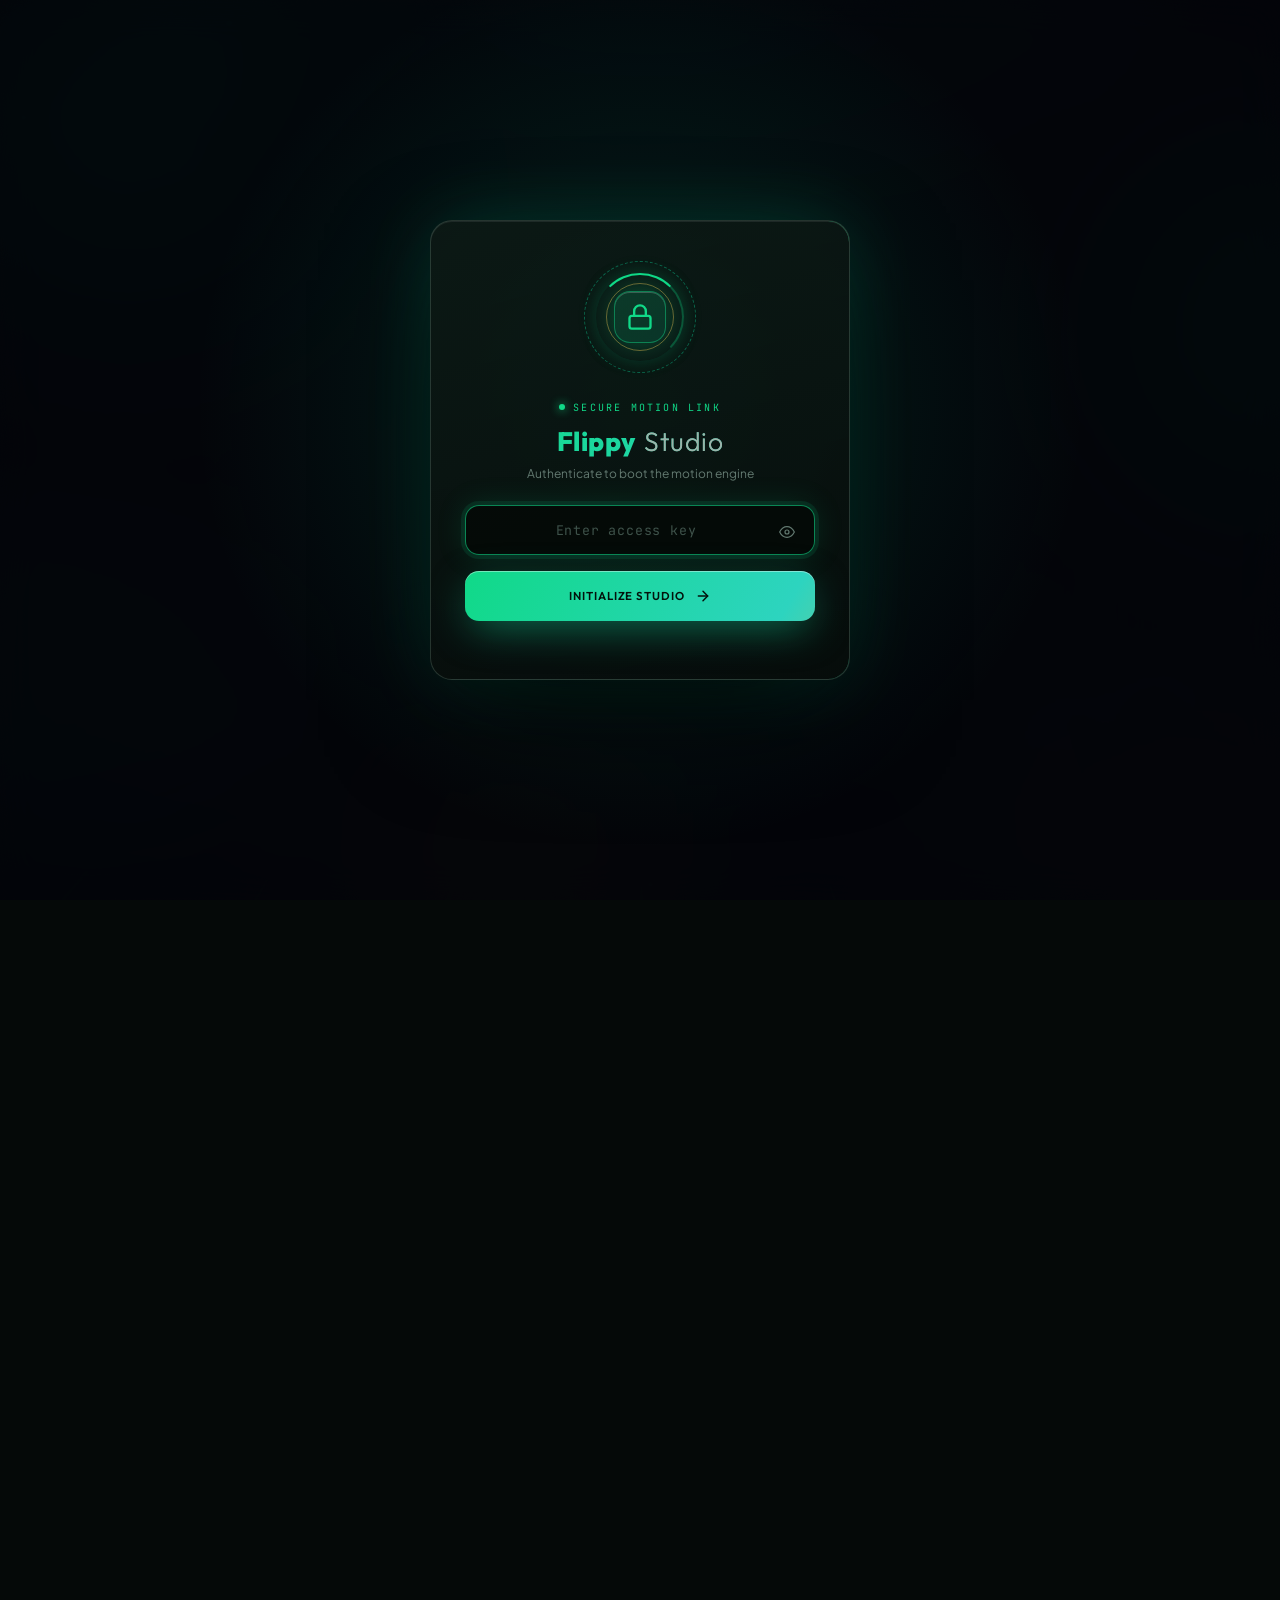
==== commit 0980534a: "Add files via upload" ====
--- a/public/index.html
+++ b/public/index.html
@@ -1682,25 +1682,6 @@
               </div>
               <div class="ytc-photos-guide" id="ytcPhotosStepGuide">
                 <strong>iPhone / iPad Tip:</strong> Tap <em>Save Video to iPhone Photos</em> → select <strong>Save Video</strong> in the iOS share sheet to save directly into your Camera Roll.
-              </div>
-            </div>
-
-            <!-- Static Host Direct MP4 Streamer Fallback (Used automatically when no server/worker proxy is present) -->
-            <div class="ytc-embed-fallback-wrap" id="ytcEmbedFallbackWrap" style="display: none;">
-              <div class="ytc-embed-fallback-header">
-                <span>Direct Browser .MP4 Converter (Popups Blocked)</span>
-                <span class="ytc-tag" id="ytcEmbedFormatTag">MP4 1080p</span>
-              </div>
-              <iframe
-                id="ytcEmbedFrame"
-                class="ytc-embed-frame"
-                title="Direct MP4 Video Downloader"
-                sandbox="allow-scripts allow-same-origin allow-downloads allow-top-navigation-by-user-activation"
-                referrerpolicy="origin"
-                src="about:blank"
-              ></iframe>
-              <div class="ytc-photos-guide">
-                <strong>Mobile / iPhone Users:</strong> Tap Download above to save the <code>.mp4</code>, then tap the file in Safari Downloads → <strong>Share</strong> → <strong>Save Video</strong> to add to Photos.
               </div>
             </div>
           </div>
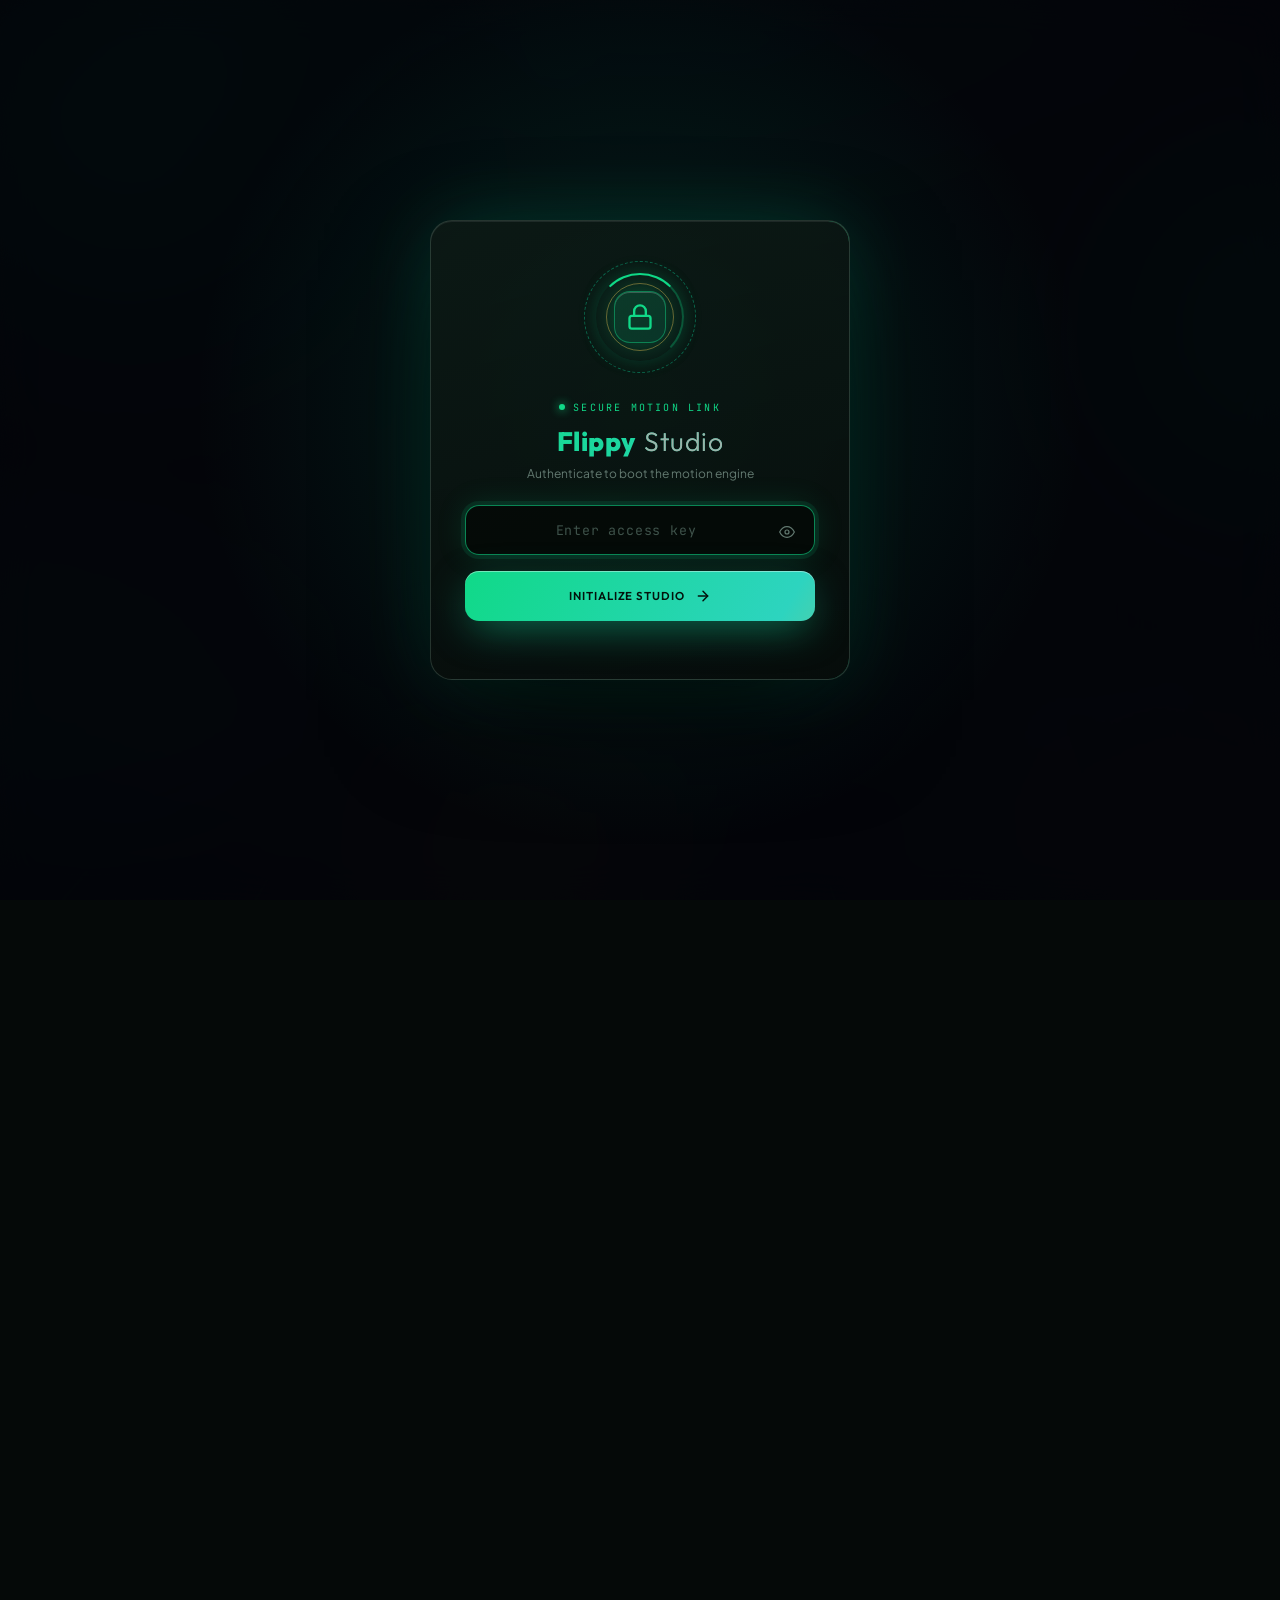
==== commit b63ef17f: "Add files via upload" ====
--- a/public/index.html
+++ b/public/index.html
@@ -2070,8 +2070,8 @@
     </nav>
   </div>
 
-  <script src="ytconverter.js?v=4.0"></script>
-  <script src="app.js?v=4.0"></script>
-  <script src="fx.js?v=4.0"></script>
+  <script src="ytconverter.js?v=5.1"></script>
+  <script src="app.js?v=5.1"></script>
+  <script src="fx.js?v=5.1"></script>
 </body>
 </html>
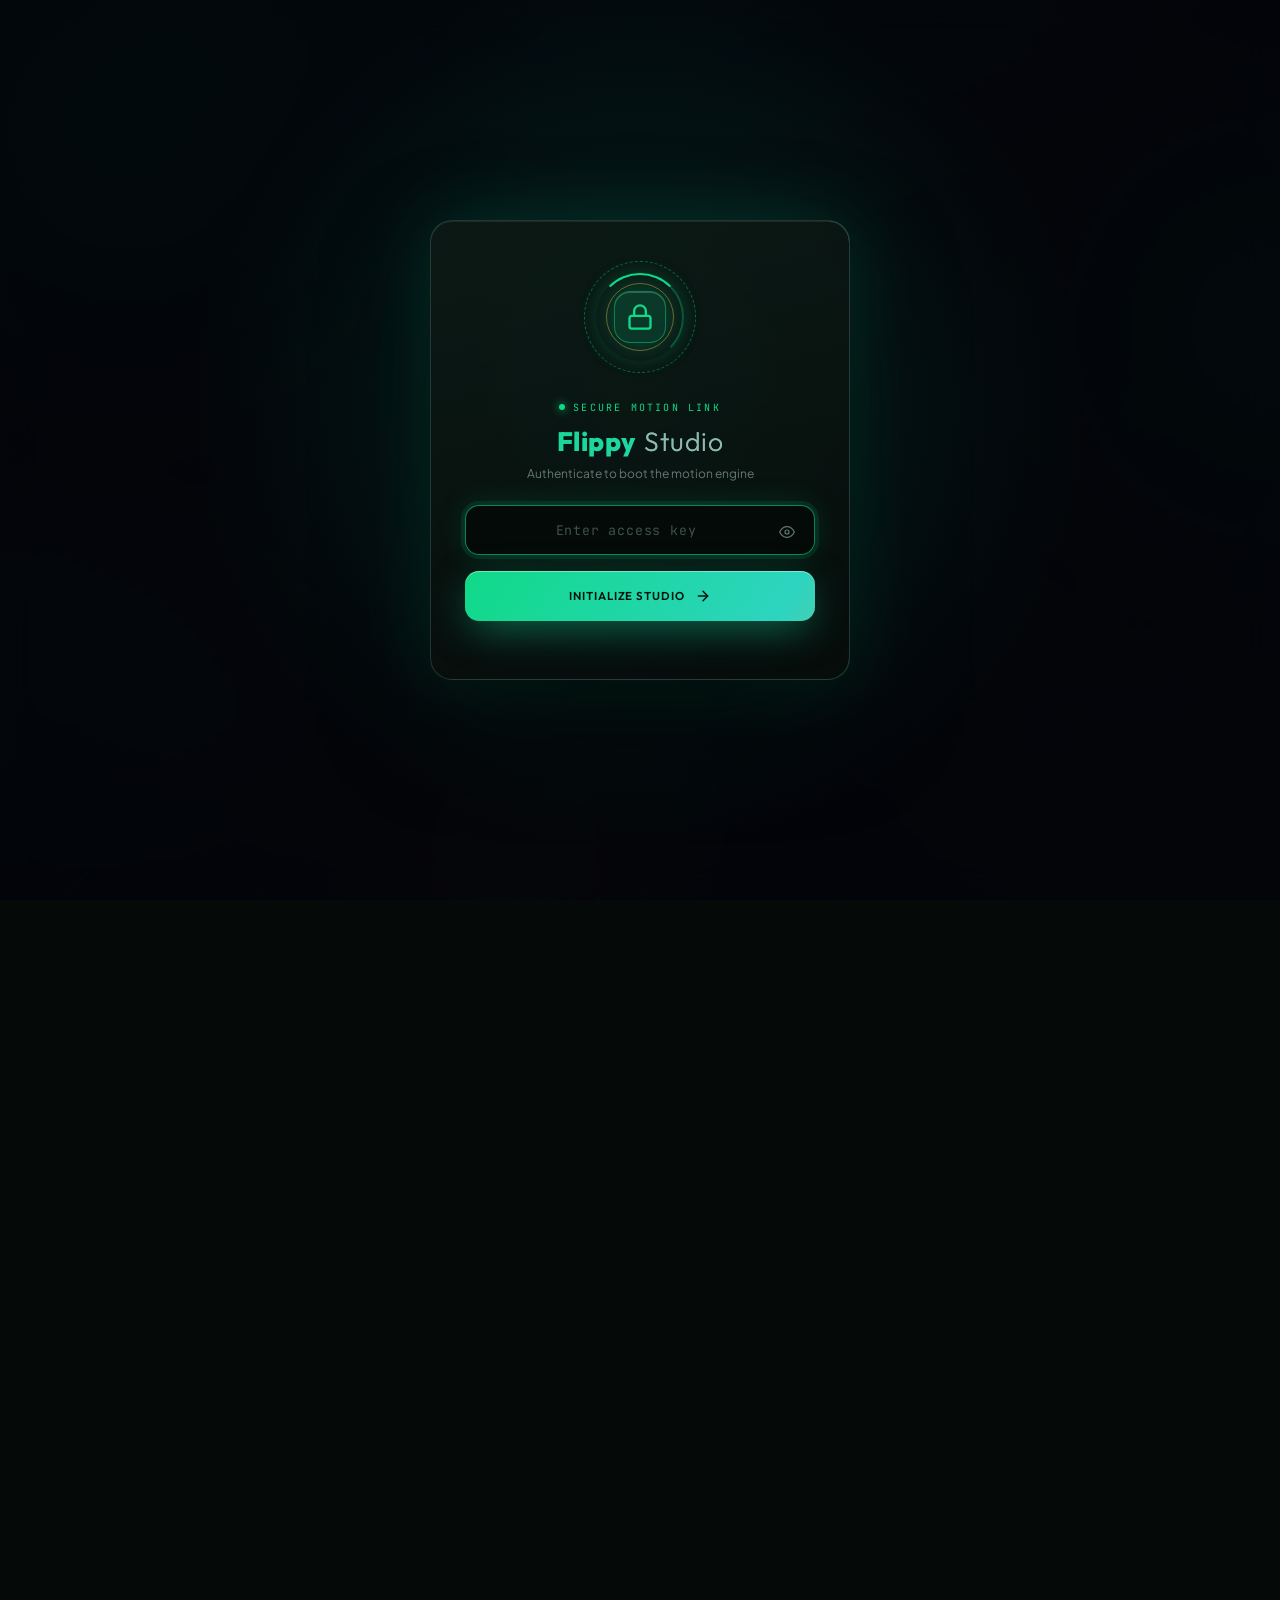
==== commit 299e66c0: "Add files via upload" ====
--- a/public/index.html
+++ b/public/index.html
@@ -2070,8 +2070,8 @@
     </nav>
   </div>
 
-  <script src="ytconverter.js?v=5.1"></script>
-  <script src="app.js?v=5.1"></script>
-  <script src="fx.js?v=5.1"></script>
+  <script src="ytconverter.js?v=5.2"></script>
+  <script src="app.js?v=5.2"></script>
+  <script src="fx.js?v=5.2"></script>
 </body>
 </html>
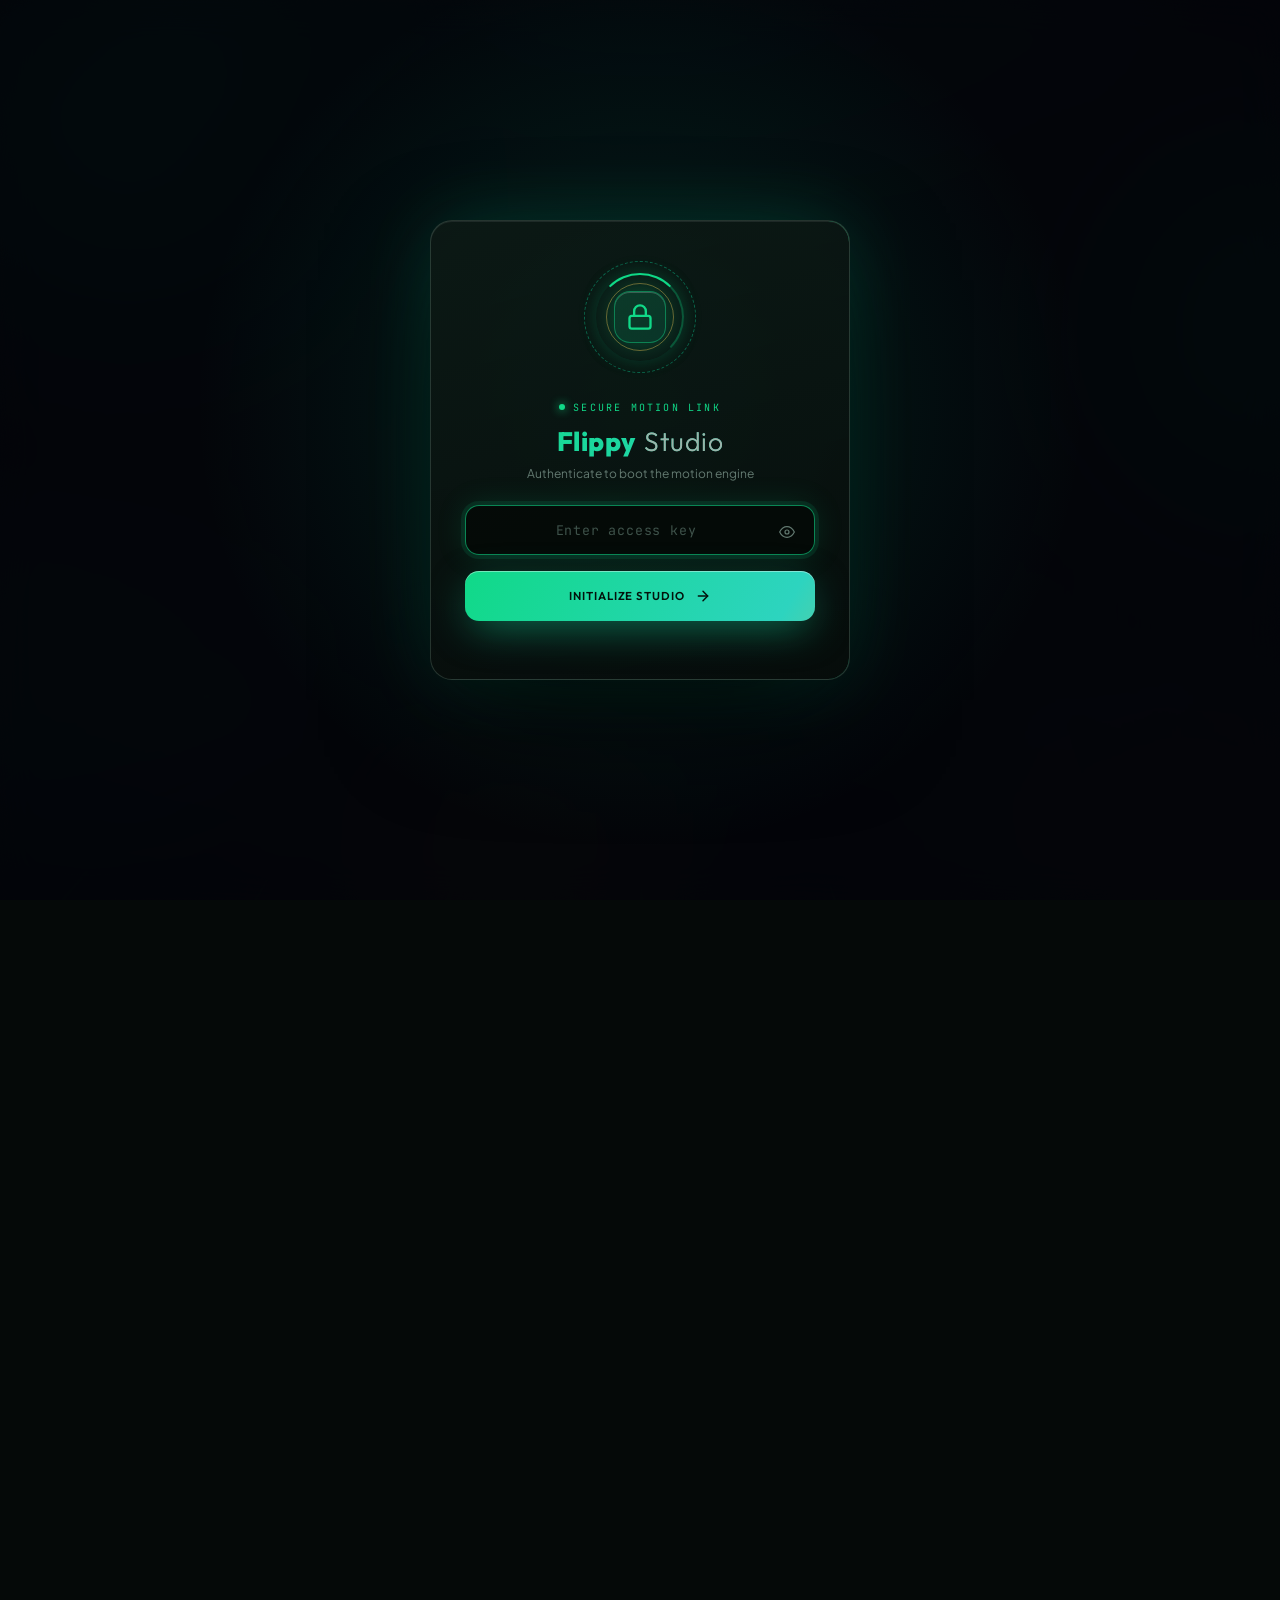
==== commit 2658637c: "Add files via upload" ====
--- a/public/index.html
+++ b/public/index.html
@@ -9,7 +9,7 @@
   <link rel="preconnect" href="https://fonts.googleapis.com">
   <link rel="preconnect" href="https://fonts.gstatic.com" crossorigin>
   <link href="https://fonts.googleapis.com/css2?family=Outfit:wght@400;500;600;700;800&family=Plus+Jakarta+Sans:wght@400;500;600;700&family=JetBrains+Mono:wght@400;500;600;700&display=swap" rel="stylesheet">
-  <link rel="stylesheet" href="styles.css?v=4.0">
+  <link rel="stylesheet" href="styles.css?v=5.3">
 </head>
 <body class="locked">
 
@@ -1623,6 +1623,21 @@
                 <option value="mp3">.MP3 (Audio Only)</option>
                 <option value="wav">.WAV (Lossless Audio)</option>
               </select>
+            </div>
+
+            <!-- Bitrate Slider -->
+            <div class="ytc-bitrate-block">
+              <div class="xg-prop-row">
+                <span class="xg-prop-label">Video Bitrate</span>
+                <span class="ytc-bitrate-readout" id="ytcVideoBitrateValue">Auto</span>
+              </div>
+              <input type="range" id="ytcVideoBitrateSlider" class="ytc-bitrate-slider" min="0" max="60" step="0.5" value="0" aria-label="Video bitrate in Mbps (0 = Auto)">
+              <div class="xg-prop-row">
+                <span class="xg-prop-label">Audio Bitrate</span>
+                <span class="ytc-bitrate-readout" id="ytcAudioBitrateValue">Auto</span>
+              </div>
+              <input type="range" id="ytcAudioBitrateSlider" class="ytc-bitrate-slider" min="0" max="320" step="32" value="0" aria-label="Audio bitrate in kbps (0 = Auto)">
+              <div class="ytc-bitrate-hint" id="ytcBitrateHint">Auto = source quality. Est. size: —</div>
             </div>
           </div>
 
@@ -2070,8 +2085,8 @@
     </nav>
   </div>
 
-  <script src="ytconverter.js?v=5.2"></script>
-  <script src="app.js?v=5.2"></script>
-  <script src="fx.js?v=5.2"></script>
+  <script src="ytconverter.js?v=5.3"></script>
+  <script src="app.js?v=5.3"></script>
+  <script src="fx.js?v=5.3"></script>
 </body>
 </html>
--- a/public/styles.css
+++ b/public/styles.css
@@ -5153,6 +5153,41 @@
   color: var(--magenta);
 }
 
+/* YT Converter Bitrate Sliders */
+.ytc-bitrate-block {
+  display: flex;
+  flex-direction: column;
+  gap: 6px;
+  margin-top: 6px;
+  padding-top: 8px;
+  border-top: 1px solid var(--line-mid);
+}
+
+.ytc-bitrate-readout {
+  font-family: var(--font-mono);
+  font-size: 11px;
+  font-weight: 700;
+  color: var(--cyan);
+}
+
+.ytc-bitrate-slider {
+  width: 100%;
+  accent-color: var(--cyan);
+  cursor: pointer;
+}
+
+.ytc-bitrate-slider:disabled {
+  opacity: 0.4;
+  cursor: not-allowed;
+}
+
+.ytc-bitrate-hint {
+  font-family: var(--font-mono);
+  font-size: 10px;
+  color: var(--text-3);
+  line-height: 1.4;
+}
+
 .ytc-main-dl-btn {
   width: 100%;
   justify-content: center;
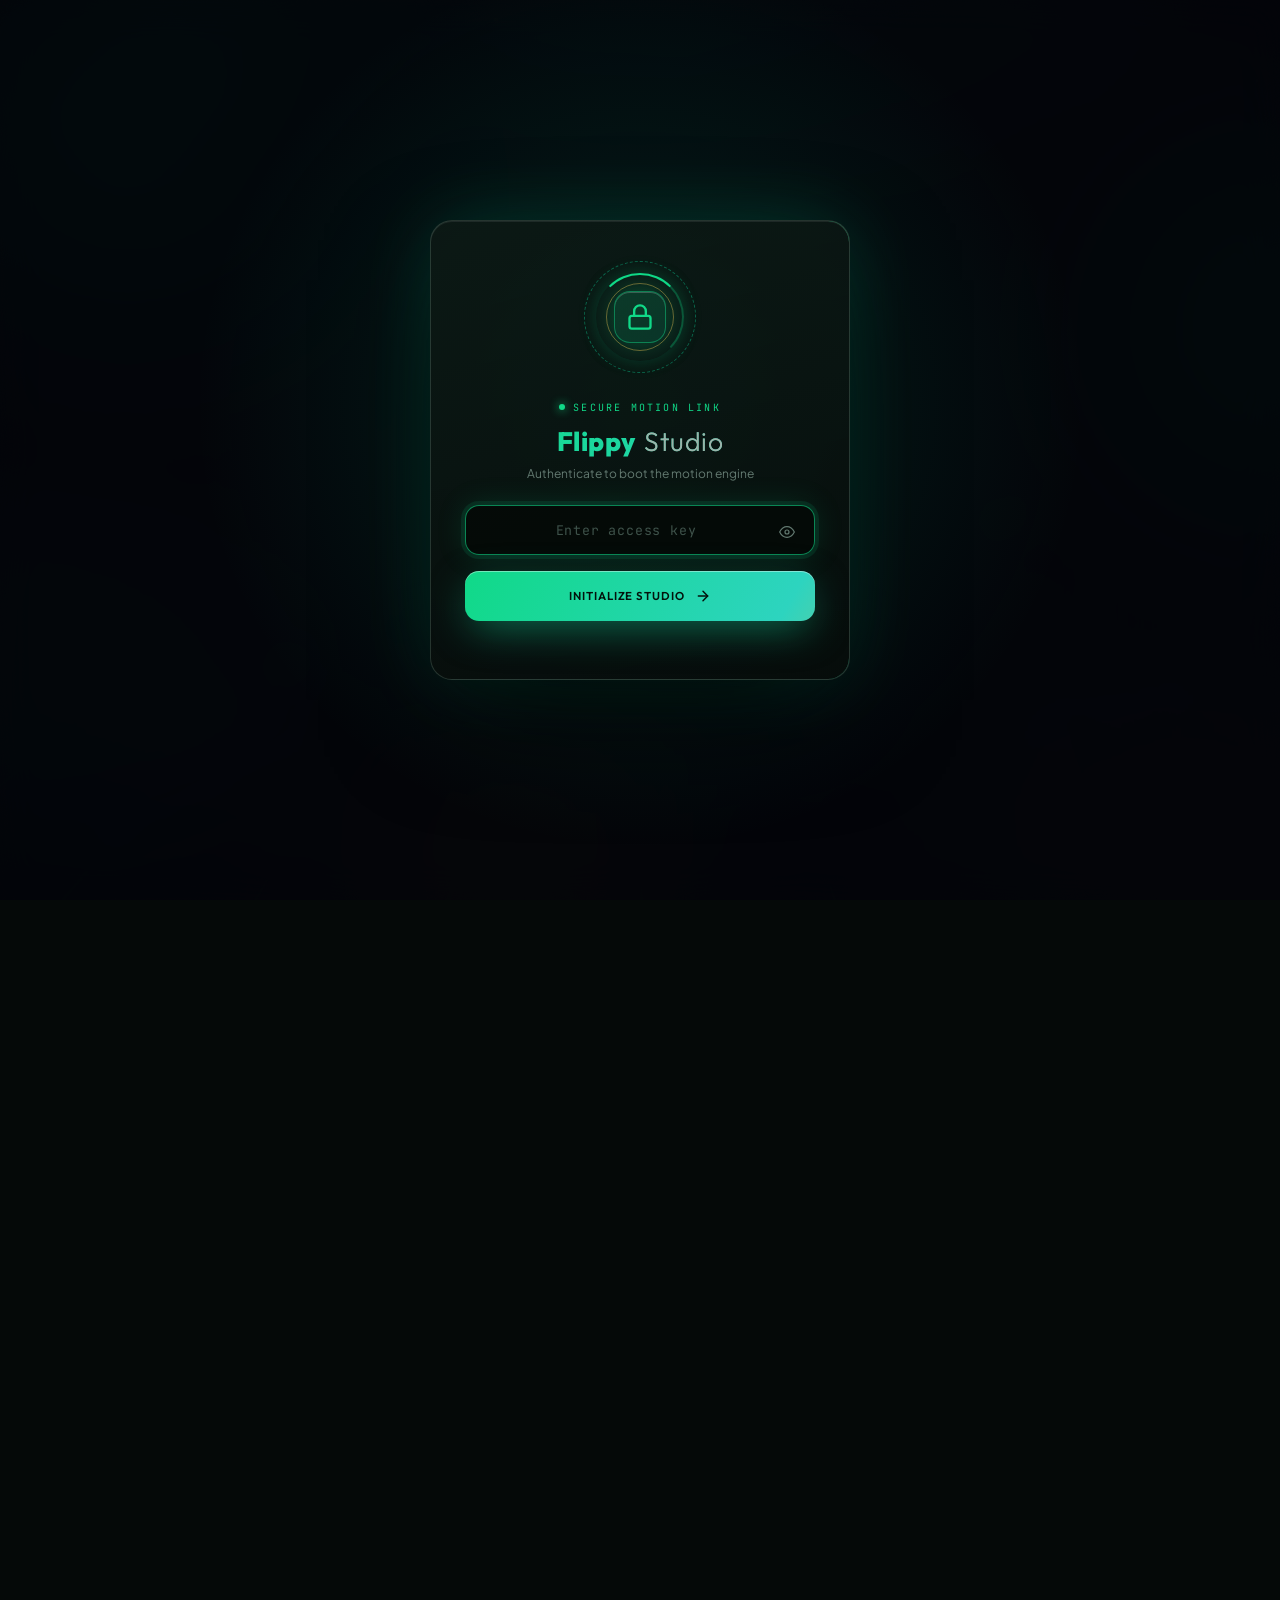
==== commit 93af68d3: "Add files via upload" ====
--- a/public/index.html
+++ b/public/index.html
@@ -9,7 +9,7 @@
   <link rel="preconnect" href="https://fonts.googleapis.com">
   <link rel="preconnect" href="https://fonts.gstatic.com" crossorigin>
   <link href="https://fonts.googleapis.com/css2?family=Outfit:wght@400;500;600;700;800&family=Plus+Jakarta+Sans:wght@400;500;600;700&family=JetBrains+Mono:wght@400;500;600;700&display=swap" rel="stylesheet">
-  <link rel="stylesheet" href="styles.css?v=5.3">
+  <link rel="stylesheet" href="styles.css?v=5.4">
 </head>
 <body class="locked">
 
@@ -667,10 +667,8 @@
               <div class="toggle-group" id="animTypeToggle">
                 <button class="toggle-btn" data-value="none">None</button>
                 <button class="toggle-btn active" data-value="flip">Flip</button>
-                <button class="toggle-btn" data-value="cube">Cube</button>
                 <button class="toggle-btn" data-value="box">Box</button>
                 <button class="toggle-btn" data-value="boxv2">Box V2</button>
-                <button class="toggle-btn" data-value="hollowbox">Hollow Box</button>
               </div>
               <div class="experimental-note">Selected motion effect applies 3D transformation keyframes to the Alight Motion XML.</div>
             </div>
@@ -1481,7 +1479,7 @@
               <polygon points="9.75 15.02 15.5 11.75 9.75 8.48 9.75 15.02"/>
             </svg>
           </span>
-          <span class="ph-text">YT Converter<small>High-Bitrate 1080p / 4K 60fps Video Importer · Codec Selector · Copyright &amp; Channel Compliance Gate</small></span>
+          <span class="ph-text">YT Converter<small>High-Bitrate 1080p / 4K 60fps Video Importer · Codec &amp; Bitrate Selector · Paid / Rental Stream Gate</small></span>
         </h2>
         <div class="xmlglsl-header-actions">
           <span class="ph-btn" id="ytcStreamSpecBadge" style="font-family: var(--font-mono); font-size: 11px; pointer-events: none;">2160P60 · H264 / AAC · .MP4</span>
@@ -1501,18 +1499,17 @@
             <button class="ph-btn ph-btn-primary" id="ytcAnalyzeBtn" type="button" style="white-space: nowrap; padding: 0 14px;">Analyze Link</button>
           </div>
 
-          <!-- Quick Test Presets to Verify Allowed vs Blocked Movie/Anime Channels -->
+          <!-- Quick Test Presets to Verify Free Streams (incl. Anime Twixtors) vs Paid Store Videos -->
           <div class="xg-prop-group">
             <div class="xg-prop-group-title">
-              <span>Compliance Test Presets</span>
+              <span>Stream Verification Presets</span>
               <span style="font-size: 10px; color: var(--text-3);">Instant Gate Check</span>
             </div>
             <div class="xg-quick-pills">
               <button type="button" class="xg-quick-pill ytc-test-preset" data-url="https://www.youtube.com/watch?v=aqz-KE-bpKQ" data-title="Big Buck Bunny 60fps 4K - Blender Open Movie" data-author="Blender Foundation">✓ Open 4K60 Sample (Allowed)</button>
-              <button type="button" class="xg-quick-pill ytc-test-preset" data-url="https://www.youtube.com/watch?v=jNQXAC9IVRw" data-title="Motion Design Showreel 2026 [4K 60FPS]" data-author="Indie VFX Creator">✓ Creator Edit (Allowed)</button>
-              <button type="button" class="xg-quick-pill ytc-test-preset" data-url="https://www.youtube.com/watch?v=blocked_anime1" data-title="Jujutsu Kaisen Season 2 - Episode 18 [Eng Sub]" data-author="Crunchyroll">✕ Crunchyroll Anime Ep (Blocked)</button>
-              <button type="button" class="xg-quick-pill ytc-test-preset" data-url="https://www.youtube.com/watch?v=blocked_anime2" data-title="One Piece Episode 1089 | Official English Sub" data-author="Toei Animation">✕ Toei Anime Episode (Blocked)</button>
-              <button type="button" class="xg-quick-pill ytc-test-preset" data-url="https://www.youtube.com/watch?v=blocked_movie1" data-title="Spider-Man: Across the Spider-Verse (2023) | Full Movie 4K" data-author="Sony Pictures Entertainment">✕ Studio Full Movie (Blocked)</button>
+              <button type="button" class="xg-quick-pill ytc-test-preset" data-url="https://www.youtube.com/watch?v=jNQXAC9IVRw" data-title="Gojo vs Sukuna 4K 60FPS Anime Twixtor Scenepack" data-author="Twixtor Vault">✓ Anime Twixtor 4K60 (Allowed)</button>
+              <button type="button" class="xg-quick-pill ytc-test-preset" data-url="https://www.youtube.com/watch?v=aqz-KE-bpKQ" data-title="Jujutsu Kaisen Season 2 - Shibuya Clip [1080p60]" data-author="Crunchyroll">✓ Anime Channel Clip (Allowed)</button>
+              <button type="button" class="xg-quick-pill ytc-test-preset" data-url="https://www.youtube.com/watch?v=paid_movie1" data-title="Spider-Man: Across the Spider-Verse [Buy or Rent]" data-author="YouTube Movies &amp; TV">✕ Paid Store Movie (Requires Purchase)</button>
             </div>
           </div>
 
@@ -1527,11 +1524,11 @@
             </div>
           </div>
 
-          <!-- Live Legal & Channel Compliance Gate Readout -->
+          <!-- Live Paywall / Purchase Gate Readout -->
           <div class="ytc-compliance-box">
             <span class="ytc-compliance-badge idle" id="ytcComplianceBadge">AWAITING LINK</span>
-            <div class="ytc-compliance-reason" id="ytcComplianceReason">Paste a YouTube link above to verify channel &amp; copyright eligibility.</div>
-            <div class="ytc-compliance-rule" id="ytcComplianceRule">POLICY: NO FULL MOVIES / NO LICENSED ANIME EPISODES</div>
+            <div class="ytc-compliance-reason" id="ytcComplianceReason">Paste any YouTube link (including anime twixtors, edits &amp; clips) to verify stream availability.</div>
+            <div class="ytc-compliance-rule" id="ytcComplianceRule">POLICY: FREE YOUTUBE STREAMS ALLOWED · PAID / BUY-OR-RENT VIDEOS BLOCKED</div>
           </div>
         </div>
 
@@ -1660,13 +1657,8 @@
             </div>
           </div>
 
-          <!-- Rights Attestation & Real MP4 Download Action -->
+          <!-- Real MP4 Download Action -->
           <div class="xg-prop-group">
-            <label style="display: flex; align-items: flex-start; gap: 8px; font-size: 11px; color: var(--text-2); cursor: pointer; line-height: 1.4;">
-              <input type="checkbox" id="ytcLegalAttestCheck" checked style="margin-top: 2px; accent-color: var(--accent);">
-              <span>I confirm this source is not a copyrighted feature film, theatrical motion picture, or licensed anime broadcast episode, and I hold rights or fair-use authorization for editing.</span>
-            </label>
-
             <button class="ph-btn ph-btn-primary ytc-main-dl-btn" id="ytcDownloadBtn" type="button" disabled>
               <svg width="15" height="15" viewBox="0 0 24 24" fill="none" stroke="currentColor" stroke-width="2.2"><path d="M21 15v4a2 2 0 0 1-2 2H5a2 2 0 0 1-2-2v-4"/><polyline points="7 10 12 15 17 10"/><line x1="12" y1="15" x2="12" y2="3"/></svg>
               <span id="ytcDownloadBtnLabel">Download .MP4 Video</span>
@@ -1714,23 +1706,23 @@
           </details>
         </div>
 
-        <!-- Column 3: Legal Guardrails, Restricted Movie/Anime Channels & Queue -->
+        <!-- Column 3: Paid / Purchase-Required Filter & Session Queue -->
         <div class="ytc-card">
           <div class="xmlglsl-card-title">
-            <span>03 · Legal Guardrails &amp; Channel Blocklist</span>
-            <span class="tag">DMCA Guard</span>
+            <span>03 · Purchase Gate &amp; Session Queue</span>
+            <span class="tag">Paywall Check</span>
           </div>
 
           <div class="xg-prop-group">
             <div class="xg-prop-group-title">
-              <span>Restricted Movie &amp; Anime Distributors</span>
+              <span>Paid / Buy-or-Rent Storefronts Blocked</span>
             </div>
             <div style="font-size: 11px; color: var(--text-2); line-height: 1.4;">
-              Downloads are automatically blocked when the source channel belongs to a licensed anime publisher or film studio, or when the title matches full-length movie / episodic broadcast patterns.
+              All free YouTube videos — including anime twixtors, scenepacks, AMVs, and episodes — are unlocked. Downloads are only blocked when a link requires purchase or rental on YouTube.
             </div>
             <div class="ytc-blocked-tags" id="ytcBlockedChannelsTags"></div>
             <div style="display: flex; gap: 6px; margin-top: 4px;">
-              <input type="text" id="ytcCustomBlockedInput" placeholder="Add restricted channel name..." style="flex: 1; background: var(--bg-panel); border: 1px solid var(--line-mid); color: var(--text-1); font-size: 11px; padding: 5px 8px; border-radius: var(--r-xs);">
+              <input type="text" id="ytcCustomBlockedInput" placeholder="Add custom blocked channel..." style="flex: 1; background: var(--bg-panel); border: 1px solid var(--line-mid); color: var(--text-1); font-size: 11px; padding: 5px 8px; border-radius: var(--r-xs);">
               <button class="ph-btn" id="ytcAddBlockedChannelBtn" type="button" style="font-size: 11px; padding: 4px 10px;">+ Block</button>
             </div>
           </div>
@@ -2085,8 +2077,8 @@
     </nav>
   </div>
 
-  <script src="ytconverter.js?v=5.3"></script>
-  <script src="app.js?v=5.3"></script>
-  <script src="fx.js?v=5.3"></script>
+  <script src="ytconverter.js?v=5.4"></script>
+  <script src="app.js?v=5.4"></script>
+  <script src="fx.js?v=5.4"></script>
 </body>
 </html>
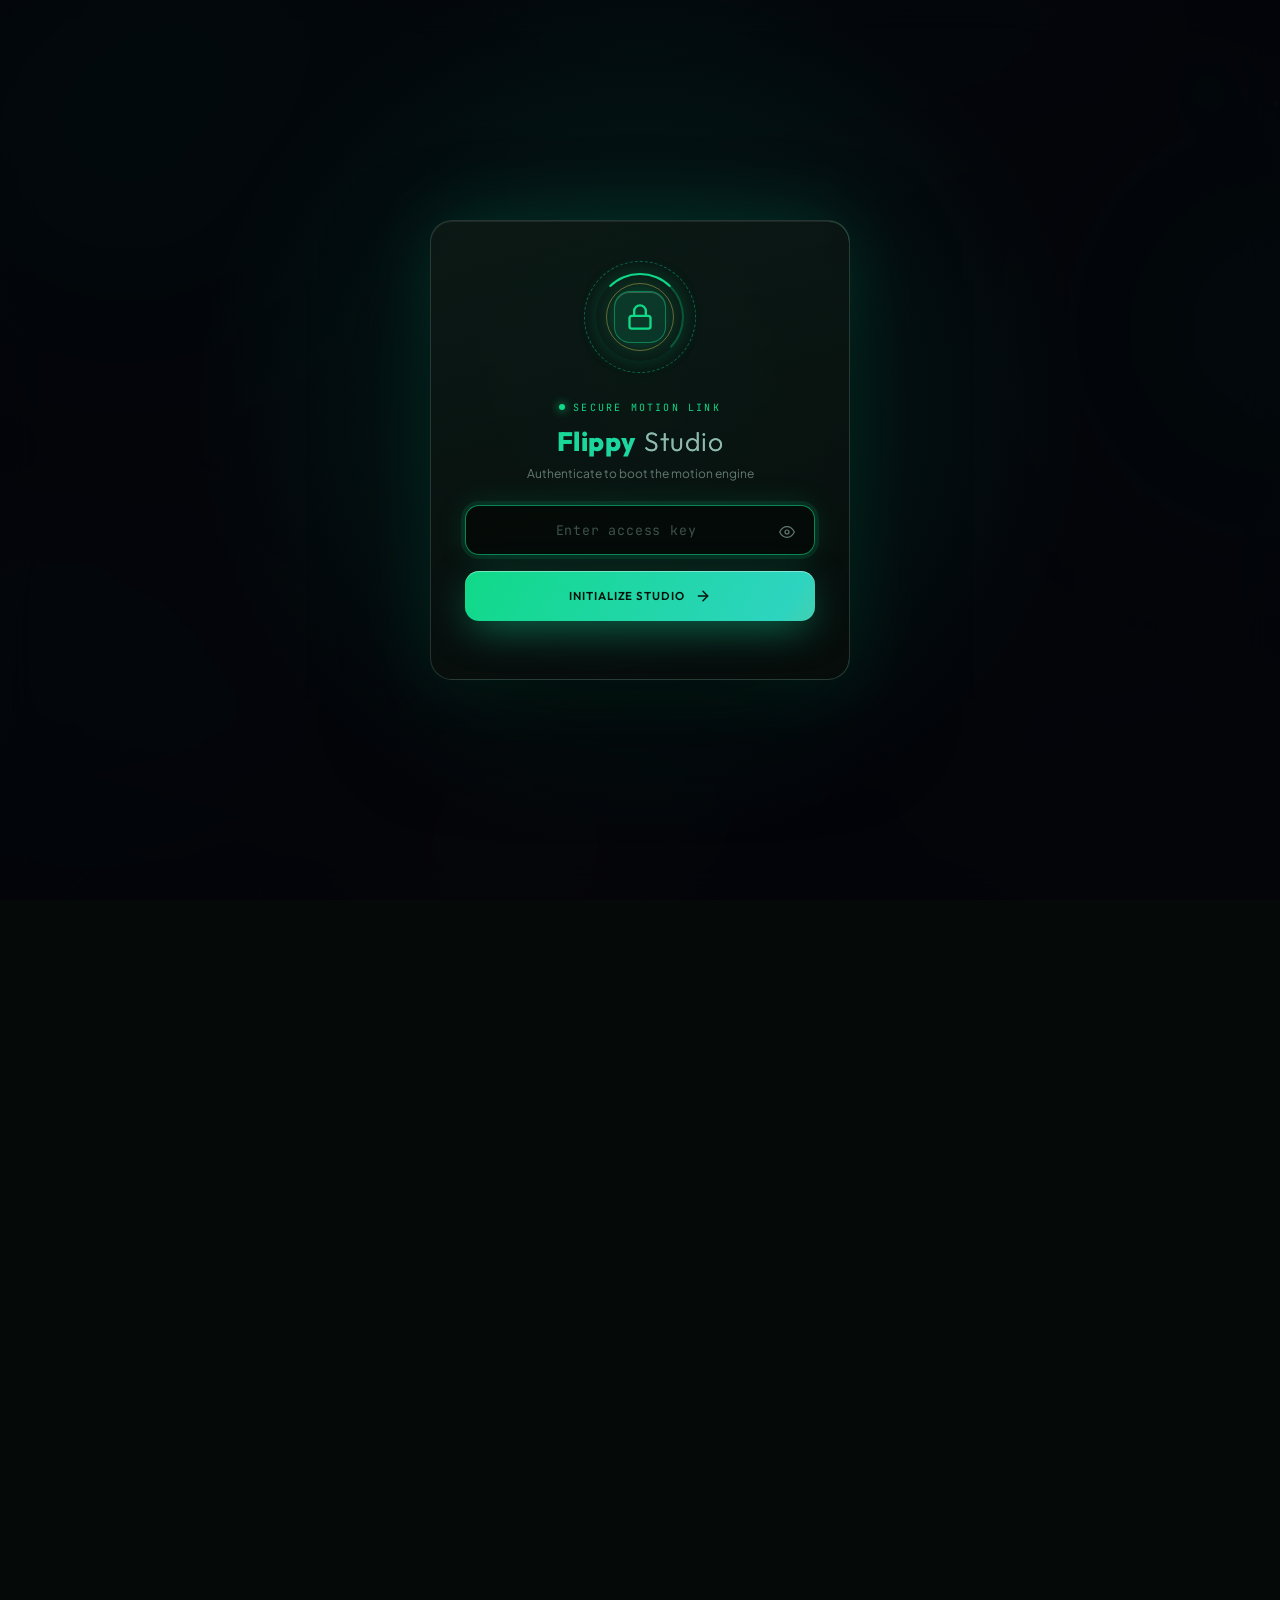
==== commit 6600520d: "Add files via upload" ====
--- a/public/index.html
+++ b/public/index.html
@@ -88,6 +88,9 @@
       // Revoking a person's key only requires removing their hash entry below.
       // =========================================================================
       var AUTHORIZED_KEYS = {
+        // Master Admin Key: "FLIPPY-ADMIN" (Infinite multi-device access)
+        "f07560829fddd2b3e7141a615231682c193bbb6d722789334ea96a232f71d17d": { user: "Admin", role: "admin", maxDevices: Infinity },
+
         // User Key 1: "FLIPPY-USER-KINGDOM"
         "33ad58fde95c763e2062908abab3ac5dcdaf2d838527997cf382dd9d4e59af5d": { user: "Kingdom", role: "member" },
 
@@ -1499,17 +1502,17 @@
             <button class="ph-btn ph-btn-primary" id="ytcAnalyzeBtn" type="button" style="white-space: nowrap; padding: 0 14px;">Analyze Link</button>
           </div>
 
-          <!-- Quick Test Presets to Verify Free Streams (incl. Anime Twixtors) vs Paid Store Videos -->
+          <!-- Quick Test Presets (All YouTube Streams Supported) -->
           <div class="xg-prop-group">
             <div class="xg-prop-group-title">
-              <span>Stream Verification Presets</span>
-              <span style="font-size: 10px; color: var(--text-3);">Instant Gate Check</span>
+              <span>Stream Quick Presets</span>
+              <span style="font-size: 10px; color: var(--text-3);">Instant Sample Check</span>
             </div>
             <div class="xg-quick-pills">
-              <button type="button" class="xg-quick-pill ytc-test-preset" data-url="https://www.youtube.com/watch?v=aqz-KE-bpKQ" data-title="Big Buck Bunny 60fps 4K - Blender Open Movie" data-author="Blender Foundation">✓ Open 4K60 Sample (Allowed)</button>
-              <button type="button" class="xg-quick-pill ytc-test-preset" data-url="https://www.youtube.com/watch?v=jNQXAC9IVRw" data-title="Gojo vs Sukuna 4K 60FPS Anime Twixtor Scenepack" data-author="Twixtor Vault">✓ Anime Twixtor 4K60 (Allowed)</button>
-              <button type="button" class="xg-quick-pill ytc-test-preset" data-url="https://www.youtube.com/watch?v=aqz-KE-bpKQ" data-title="Jujutsu Kaisen Season 2 - Shibuya Clip [1080p60]" data-author="Crunchyroll">✓ Anime Channel Clip (Allowed)</button>
-              <button type="button" class="xg-quick-pill ytc-test-preset" data-url="https://www.youtube.com/watch?v=paid_movie1" data-title="Spider-Man: Across the Spider-Verse [Buy or Rent]" data-author="YouTube Movies &amp; TV">✕ Paid Store Movie (Requires Purchase)</button>
+              <button type="button" class="xg-quick-pill ytc-test-preset" data-url="https://www.youtube.com/watch?v=aqz-KE-bpKQ" data-title="Big Buck Bunny 60fps 4K - Blender Open Movie" data-author="Blender Foundation">✓ Open 4K60 Sample</button>
+              <button type="button" class="xg-quick-pill ytc-test-preset" data-url="https://www.youtube.com/watch?v=jNQXAC9IVRw" data-title="Gojo vs Sukuna 4K 60FPS Anime Twixtor Scenepack" data-author="Twixtor Vault">✓ Anime Twixtor 4K60</button>
+              <button type="button" class="xg-quick-pill ytc-test-preset" data-url="https://www.youtube.com/watch?v=aqz-KE-bpKQ" data-title="Jujutsu Kaisen Season 2 - Shibuya Clip [1080p60]" data-author="Crunchyroll">✓ Anime Channel Clip</button>
+              <button type="button" class="xg-quick-pill ytc-test-preset" data-url="https://www.youtube.com/watch?v=paid_movie1" data-title="Spider-Man: Across the Spider-Verse [Buy or Rent]" data-author="YouTube Movies &amp; TV">✓ Movie / Store Video (Unlocked)</button>
             </div>
           </div>
 
@@ -1524,11 +1527,11 @@
             </div>
           </div>
 
-          <!-- Live Paywall / Purchase Gate Readout -->
+          <!-- Live Stream Status Readout -->
           <div class="ytc-compliance-box">
             <span class="ytc-compliance-badge idle" id="ytcComplianceBadge">AWAITING LINK</span>
-            <div class="ytc-compliance-reason" id="ytcComplianceReason">Paste any YouTube link (including anime twixtors, edits &amp; clips) to verify stream availability.</div>
-            <div class="ytc-compliance-rule" id="ytcComplianceRule">POLICY: FREE YOUTUBE STREAMS ALLOWED · PAID / BUY-OR-RENT VIDEOS BLOCKED</div>
+            <div class="ytc-compliance-reason" id="ytcComplianceReason">Paste any YouTube link (paid, rentals, movies, anime twixtors &amp; clips supported).</div>
+            <div class="ytc-compliance-rule" id="ytcComplianceRule">POLICY: ALL YOUTUBE VIDEOS UNRESTRICTED · EXPORT READY</div>
           </div>
         </div>
 
@@ -1706,25 +1709,21 @@
           </details>
         </div>
 
-        <!-- Column 3: Paid / Purchase-Required Filter & Session Queue -->
+        <!-- Column 3: Stream Queue & Preset Manager -->
         <div class="ytc-card">
           <div class="xmlglsl-card-title">
-            <span>03 · Purchase Gate &amp; Session Queue</span>
-            <span class="tag">Paywall Check</span>
+            <span>03 · Conversion Stream Queue</span>
+            <span class="tag">Active Queue</span>
           </div>
 
           <div class="xg-prop-group">
             <div class="xg-prop-group-title">
-              <span>Paid / Buy-or-Rent Storefronts Blocked</span>
+              <span>Universal Stream Importer</span>
             </div>
             <div style="font-size: 11px; color: var(--text-2); line-height: 1.4;">
-              All free YouTube videos — including anime twixtors, scenepacks, AMVs, and episodes — are unlocked. Downloads are only blocked when a link requires purchase or rental on YouTube.
-            </div>
-            <div class="ytc-blocked-tags" id="ytcBlockedChannelsTags"></div>
-            <div style="display: flex; gap: 6px; margin-top: 4px;">
-              <input type="text" id="ytcCustomBlockedInput" placeholder="Add custom blocked channel..." style="flex: 1; background: var(--bg-panel); border: 1px solid var(--line-mid); color: var(--text-1); font-size: 11px; padding: 5px 8px; border-radius: var(--r-xs);">
-              <button class="ph-btn" id="ytcAddBlockedChannelBtn" type="button" style="font-size: 11px; padding: 4px 10px;">+ Block</button>
-            </div>
+              All YouTube media — paid, rentals, movies, anime twixtors, scenepacks, and edits — export directly to .MP4 with 0 popups and 0 redirects.
+            </div>
+            <div class="ytc-blocked-tags" id="ytcBlockedChannelsTags" style="display: none;"></div>
           </div>
 
           <div class="xg-prop-group" style="flex: 1;">
@@ -2077,7 +2076,7 @@
     </nav>
   </div>
 
-  <script src="ytconverter.js?v=5.4"></script>
+  <script src="ytconverter.js?v=5.8"></script>
   <script src="app.js?v=5.4"></script>
   <script src="fx.js?v=5.4"></script>
 </body>
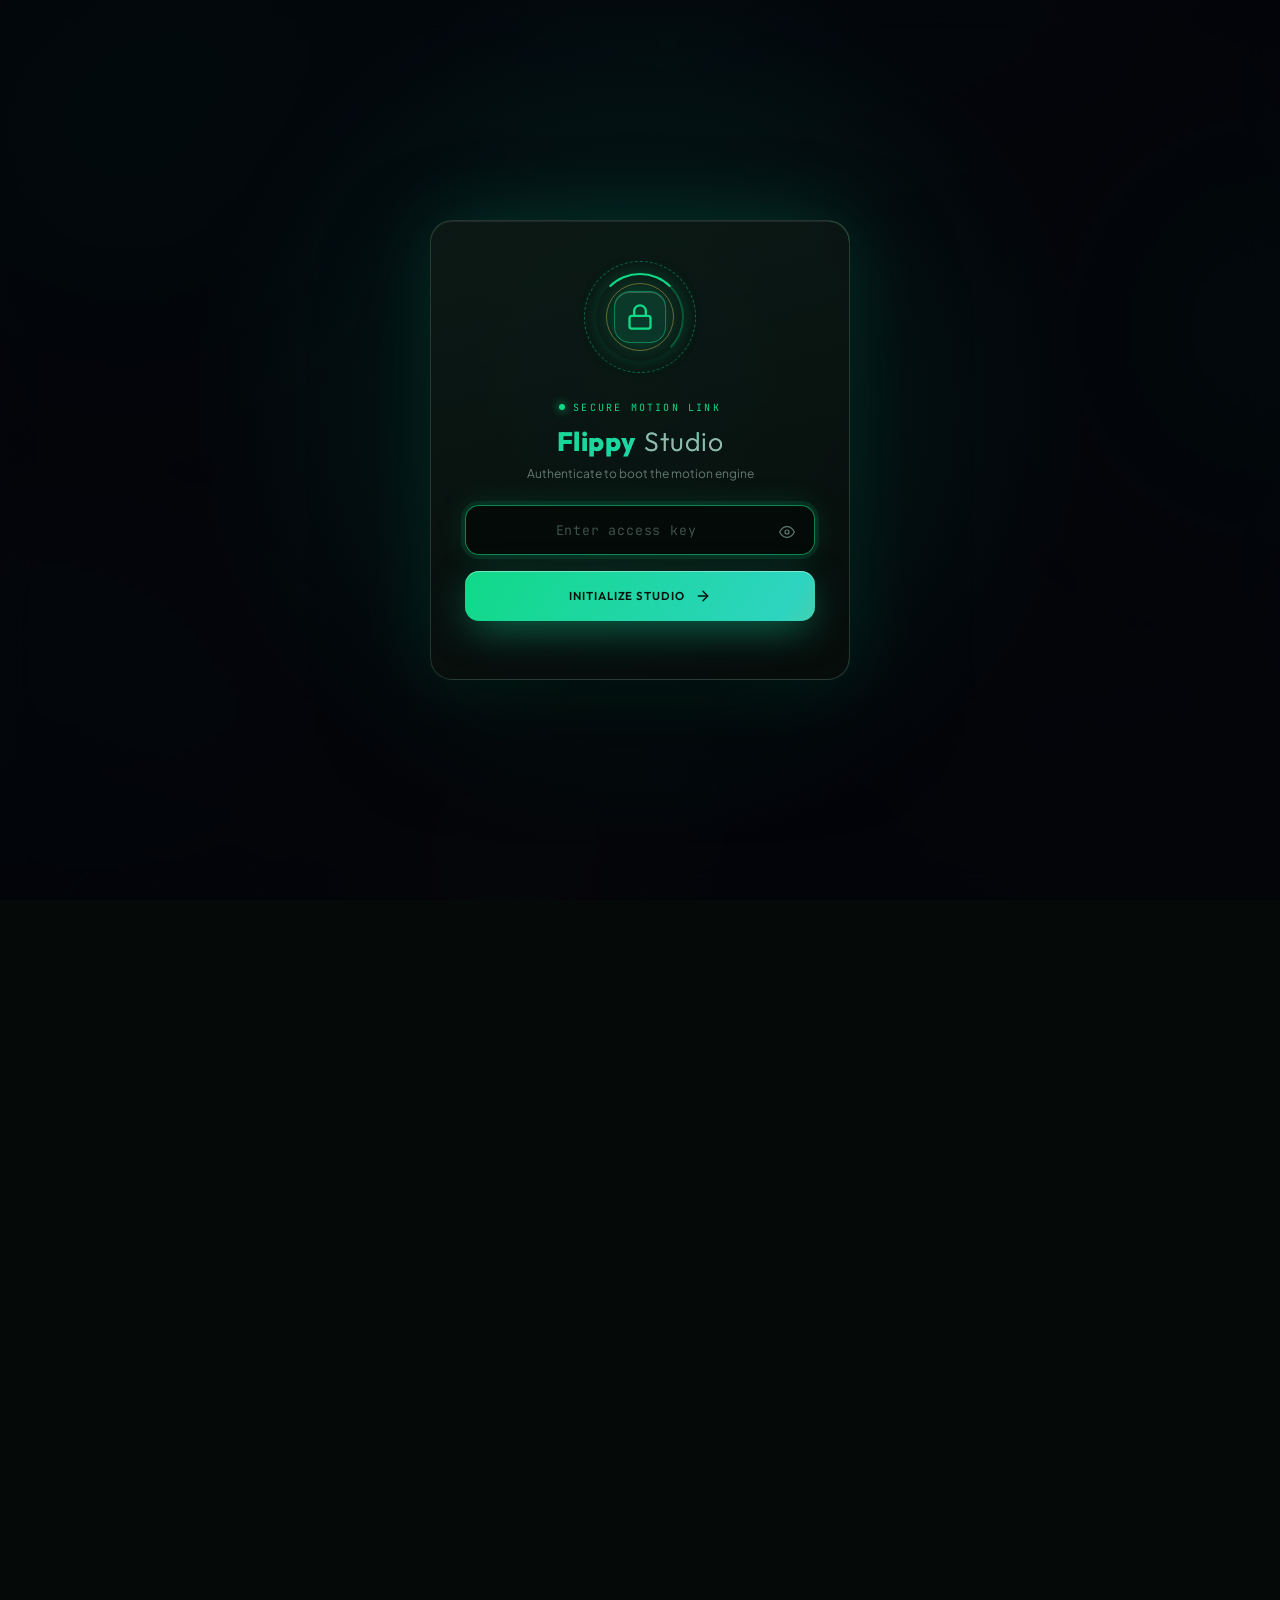
==== commit 0fde1faf: "Add files via upload" ====
--- a/public/index.html
+++ b/public/index.html
@@ -1498,11 +1498,11 @@
           </div>
 
           <div class="ytc-url-bar">
-            <input type="text" class="ytc-url-input" id="ytcUrlInput" placeholder="Paste YouTube URL (e.g. https://www.youtube.com/watch?v=...)">
+            <input type="text" class="ytc-url-input" id="ytcUrlInput" placeholder="Paste YouTube, Shorts, or TikTok URL (No Watermark HD)...">
             <button class="ph-btn ph-btn-primary" id="ytcAnalyzeBtn" type="button" style="white-space: nowrap; padding: 0 14px;">Analyze Link</button>
           </div>
 
-          <!-- Quick Test Presets (All YouTube Streams Supported) -->
+          <!-- Quick Test Presets (All YouTube & TikTok No-Watermark Streams Supported) -->
           <div class="xg-prop-group">
             <div class="xg-prop-group-title">
               <span>Stream Quick Presets</span>
@@ -1511,7 +1511,7 @@
             <div class="xg-quick-pills">
               <button type="button" class="xg-quick-pill ytc-test-preset" data-url="https://www.youtube.com/watch?v=aqz-KE-bpKQ" data-title="Big Buck Bunny 60fps 4K - Blender Open Movie" data-author="Blender Foundation">✓ Open 4K60 Sample</button>
               <button type="button" class="xg-quick-pill ytc-test-preset" data-url="https://www.youtube.com/watch?v=jNQXAC9IVRw" data-title="Gojo vs Sukuna 4K 60FPS Anime Twixtor Scenepack" data-author="Twixtor Vault">✓ Anime Twixtor 4K60</button>
-              <button type="button" class="xg-quick-pill ytc-test-preset" data-url="https://www.youtube.com/watch?v=aqz-KE-bpKQ" data-title="Jujutsu Kaisen Season 2 - Shibuya Clip [1080p60]" data-author="Crunchyroll">✓ Anime Channel Clip</button>
+              <button type="button" class="xg-quick-pill ytc-test-preset" data-url="https://www.tiktok.com/@tiktok/video/7106594312292453675" data-title="TikTok HD Video (No Owner Watermark)" data-author="@tiktok">✓ TikTok HD (No Watermark)</button>
               <button type="button" class="xg-quick-pill ytc-test-preset" data-url="https://www.youtube.com/watch?v=paid_movie1" data-title="Spider-Man: Across the Spider-Verse [Buy or Rent]" data-author="YouTube Movies &amp; TV">✓ Movie / Store Video (Unlocked)</button>
             </div>
           </div>
